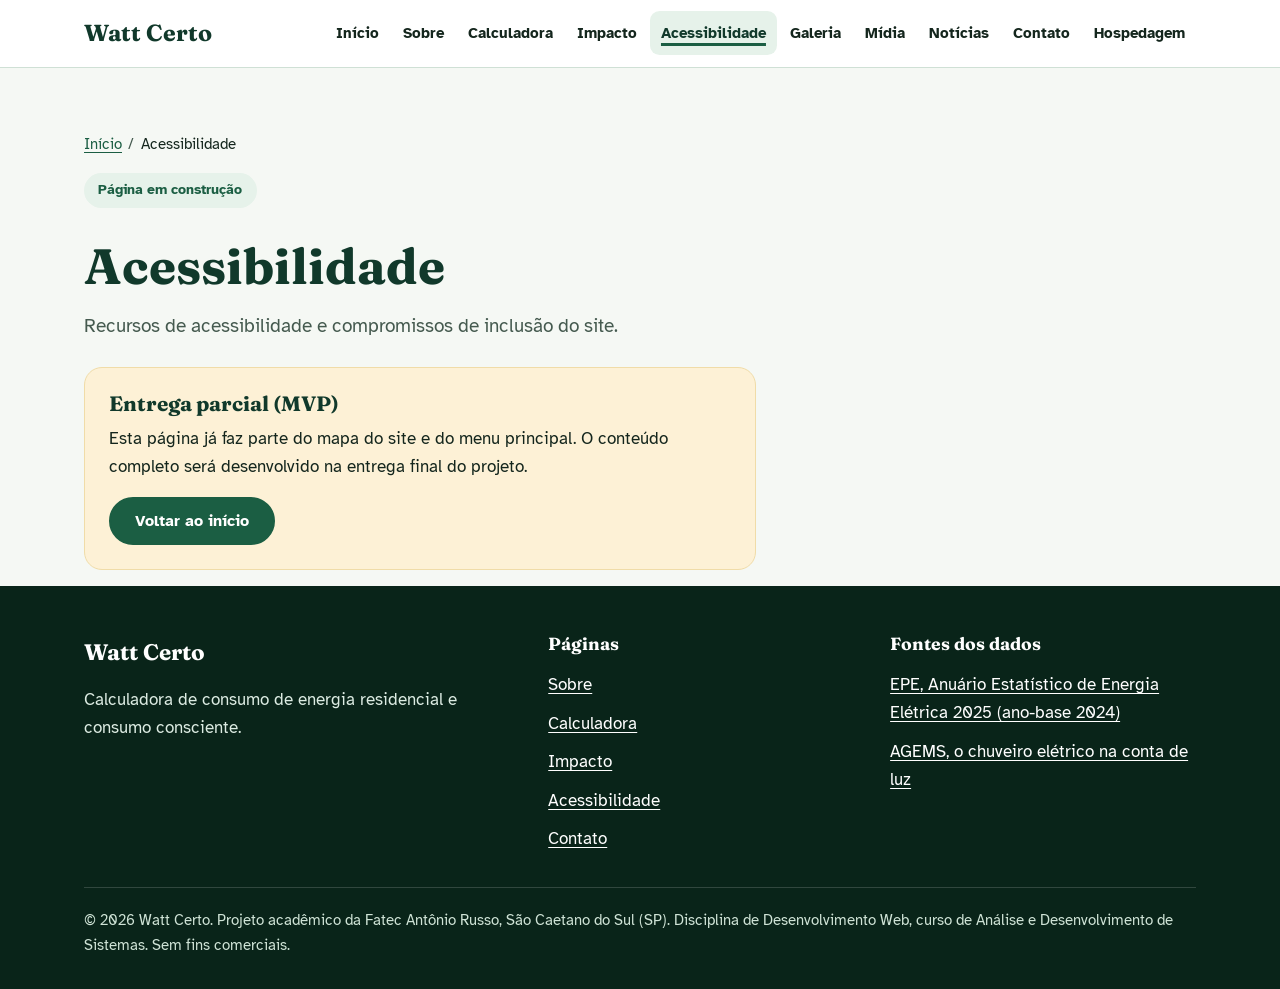
==== acessibilidade.html @ d204f8af "Site Watt Certo: Home, paginas-base e calculadora de consumo Home completa, 9 paginas-base com menu " ====
<!DOCTYPE html>
<html lang="pt-BR">
<head>
  <meta charset="UTF-8">
  <meta name="viewport" content="width=device-width, initial-scale=1">
  <title>Acessibilidade | Watt Certo</title>
  <meta name="description" content="Recursos de acessibilidade e compromissos de inclusão do site.">
  <meta name="theme-color" content="#11392b">
  <link rel="preload" href="assets/fonts/fraunces-latin-700-normal.woff2" as="font" type="font/woff2" crossorigin>
  <link rel="stylesheet" href="css/style.css">
  <script src="js/menu.js" defer></script>
</head>
<body>
  <a class="skip-link" href="#conteudo">Pular para o conteúdo principal</a>

  <header class="site-header">
    <div class="container header-inner">
      <a class="brand" href="index.html" aria-label="Watt Certo, página inicial">Watt Certo</a>
      <button class="menu-toggle" type="button" aria-controls="menu-principal" aria-expanded="false">
        <svg class="icon" width="20" height="20" viewBox="0 0 24 24" aria-hidden="true"><path d="M4 6h16M4 12h16M4 18h16"/></svg>
        Menu
      </button>
      <nav class="site-nav" aria-label="Principal">
        <ul class="nav-list" id="menu-principal">
          <li><a href="index.html">Início</a></li>
          <li><a href="sobre.html">Sobre</a></li>
          <li><a href="calculadora.html">Calculadora</a></li>
          <li><a href="impacto.html">Impacto</a></li>
          <li><a href="acessibilidade.html" aria-current="page">Acessibilidade</a></li>
          <li><a href="galeria.html">Galeria</a></li>
          <li><a href="midia.html">Mídia</a></li>
          <li><a href="noticias.html">Notícias</a></li>
          <li><a href="contato.html">Contato</a></li>
          <li><a href="orcamento_hospedagem.html">Hospedagem</a></li>
        </ul>
      </nav>
    </div>
  </header>

  <main id="conteudo">
    <div class="container page-hero">
      <nav class="breadcrumb" aria-label="Você está em">
        <ol><li><a href="index.html">Início</a></li><li aria-current="page">Acessibilidade</li></ol>
      </nav>
      <p class="eyebrow">Página em construção</p>
      <h1>Acessibilidade</h1>
      <p class="lead">Recursos de acessibilidade e compromissos de inclusão do site.</p>
      <div class="notice">
        <h2>Entrega parcial (MVP)</h2>
        <p>Esta página já faz parte do mapa do site e do menu principal. O conteúdo completo será desenvolvido na entrega final do projeto.</p>
        <a class="btn btn-primary" href="index.html">Voltar ao início</a>
      </div>
    </div>
  </main>

  <footer class="site-footer">
    <div class="container footer-grid">
      <div>
        <p class="footer-brand">Watt Certo</p>
        <p>Calculadora de consumo de energia residencial e consumo consciente.</p>
      </div>
      <nav aria-label="Rodapé">
        <h2>Páginas</h2>
        <ul class="footer-list">
          <li><a href="sobre.html">Sobre</a></li>
          <li><a href="calculadora.html">Calculadora</a></li>
          <li><a href="impacto.html">Impacto</a></li>
          <li><a href="acessibilidade.html">Acessibilidade</a></li>
          <li><a href="contato.html">Contato</a></li>
        </ul>
      </nav>
      <div>
        <h2>Fontes dos dados</h2>
        <ul class="footer-list">
          <li><a href="https://www.epe.gov.br/sites-pt/publicacoes-dados-abertos/publicacoes/PublicacoesArquivos/publicacao-160/topico-168/anuario-factsheet.pdf">EPE, Anuário Estatístico de Energia Elétrica 2025 (ano-base 2024)</a></li>
          <li><a href="https://www.agems.ms.gov.br/chuveiro-eletrico-e-o-maior-consumidor-de-energia-em-uma-residencia/">AGEMS, o chuveiro elétrico na conta de luz</a></li>
        </ul>
      </div>
    </div>
    <div class="container">
      <p class="footer-note">© 2026 Watt Certo. Projeto acadêmico da Fatec Antônio Russo, São Caetano do Sul (SP). Disciplina de Desenvolvimento Web, curso de Análise e Desenvolvimento de Sistemas. Sem fins comerciais.</p>
    </div>
  </footer>
</body>
</html>
---- css/style.css ----
/* ==========================================================================
   Watt Certo: folha de estilo principal
   Projeto de Site MVP, Desenvolvimento Web, Fatec São Caetano do Sul
   Fontes hospedadas localmente (sem requisições a terceiros).
   ========================================================================== */

/* ---------- Fontes ---------- */
@font-face {
  font-family: "Atkinson Hyperlegible";
  src: url("../assets/fonts/atkinson-hyperlegible-latin-400-normal.woff2") format("woff2");
  font-weight: 400;
  font-style: normal;
  font-display: swap;
}
@font-face {
  font-family: "Atkinson Hyperlegible";
  src: url("../assets/fonts/atkinson-hyperlegible-latin-400-italic.woff2") format("woff2");
  font-weight: 400;
  font-style: italic;
  font-display: swap;
}
@font-face {
  font-family: "Atkinson Hyperlegible";
  src: url("../assets/fonts/atkinson-hyperlegible-latin-700-normal.woff2") format("woff2");
  font-weight: 700;
  font-style: normal;
  font-display: swap;
}
@font-face {
  font-family: "Fraunces";
  src: url("../assets/fonts/fraunces-latin-600-normal.woff2") format("woff2");
  font-weight: 600;
  font-style: normal;
  font-display: swap;
}
@font-face {
  font-family: "Fraunces";
  src: url("../assets/fonts/fraunces-latin-700-normal.woff2") format("woff2");
  font-weight: 700;
  font-style: normal;
  font-display: swap;
}

/* ---------- Tokens de design ---------- */
:root {
  /* Verdes: identidade principal */
  --verde-950: #092419;
  --verde-900: #11392b;
  --verde-700: #1b5e43;
  --verde-500: #2f8f5f;
  --verde-200: #bfddc9;
  --verde-100: #e6f2ea;

  /* Níveis de consumo (mesma semântica do protótipo do sistema) */
  --nivel-baixo: #2f8f5f;
  --nivel-medio: #e8871e;
  --nivel-alto: #c1473a;
  --nivel-baixo-bg: #e6f2ea;
  --nivel-medio-bg: #fcedda;
  --nivel-alto-bg: #f9e4e1;

  /* Sol: destaque */
  --sol-500: #e9a21b;
  --sol-400: #f4c04e;
  --sol-100: #fdf1d6;
  --sol-texto: #7a4b00;

  /* Argila: apoio */
  --argila-700: #9a4a24;
  --argila-100: #f7e5da;

  /* Neutros */
  --ink: #14261d;
  --muted: #455a4f;
  --bg: #f5f8f4;
  --card: #ffffff;
  --line: #cfe0d5;
  --foco: #1d4ed8;

  --raio: 1.125rem;
  --largura: 72rem;

  --fonte-texto: "Atkinson Hyperlegible", system-ui, -apple-system, "Segoe UI", Arial, sans-serif;
  --fonte-titulo: "Fraunces", Georgia, "Times New Roman", serif;
}

/* ---------- Base ---------- */
*,
*::before,
*::after {
  box-sizing: border-box;
}

html {
  font-size: 100%;
  -webkit-text-size-adjust: 100%;
  scroll-behavior: smooth;
}

body {
  margin: 0;
  background: var(--bg);
  color: var(--ink);
  font-family: var(--fonte-texto);
  font-size: 1.0625rem;
  line-height: 1.65;
}

img,
svg {
  display: block;
  max-width: 100%;
  height: auto;
}

h1,
h2,
h3 {
  font-family: var(--fonte-titulo);
  font-weight: 700;
  color: var(--verde-900);
  line-height: 1.15;
  margin: 0;
}

p {
  margin: 0 0 1rem;
}

a {
  color: var(--verde-700);
  text-underline-offset: 0.2em;
}

a:hover {
  color: var(--verde-900);
}

:focus-visible {
  outline: 3px solid var(--foco);
  outline-offset: 3px;
  border-radius: 0.35rem;
}

.container {
  width: 100%;
  max-width: var(--largura);
  margin-inline: auto;
  padding-inline: 1.25rem;
}

.visually-hidden {
  position: absolute;
  width: 1px;
  height: 1px;
  margin: -1px;
  padding: 0;
  overflow: hidden;
  clip: rect(0, 0, 0, 0);
  white-space: nowrap;
  border: 0;
}

/* ---------- Link "pular para o conteúdo" ---------- */
.skip-link {
  position: absolute;
  left: 1rem;
  top: -4rem;
  z-index: 100;
  padding: 0.8rem 1.1rem;
  background: var(--verde-900);
  color: #fff;
  font-weight: 700;
  border-radius: 0.6rem;
  text-decoration: none;
}

.skip-link:focus {
  top: 1rem;
}

/* ---------- Cabeçalho e navegação ---------- */
.site-header {
  background: #fff;
  border-bottom: 1px solid var(--line);
}

.header-inner {
  display: flex;
  align-items: center;
  justify-content: space-between;
  gap: 1rem;
  padding-block: 0.7rem;
}

.brand {
  display: inline-flex;
  align-items: center;
  gap: 0.65rem;
  color: var(--verde-900);
  font-family: var(--fonte-titulo);
  font-size: 1.45rem;
  font-weight: 700;
  text-decoration: none;
}

.menu-toggle {
  display: none;
  align-items: center;
  gap: 0.5rem;
  min-height: 2.75rem;
  padding: 0.5rem 1rem;
  border: 2px solid var(--verde-700);
  border-radius: 999px;
  background: #fff;
  color: var(--verde-900);
  font: inherit;
  font-weight: 700;
  cursor: pointer;
}

.nav-list {
  display: flex;
  flex-wrap: wrap;
  justify-content: flex-end;
  gap: 0.1rem;
  margin: 0;
  padding: 0;
  list-style: none;
}

.nav-list a {
  display: block;
  min-height: 2.75rem;
  padding: 0.6rem 0.7rem;
  border-radius: 0.6rem;
  color: var(--ink);
  font-size: 0.95rem;
  font-weight: 700;
  text-decoration: none;
}

.nav-list a:hover {
  background: var(--verde-100);
  color: var(--verde-900);
}

.nav-list a[aria-current="page"] {
  background: var(--verde-100);
  color: var(--verde-900);
  text-decoration: underline;
  text-decoration-color: var(--verde-700);
  text-decoration-thickness: 3px;
  text-underline-offset: 0.35em;
}

@media (max-width: 62rem) {
  .js .menu-toggle {
    display: inline-flex;
  }

  .js .site-nav {
    flex-basis: 100%;
  }

  .js .nav-list {
    display: none;
    flex-direction: column;
    align-items: stretch;
    padding-block: 0.5rem;
  }

  .js .nav-list.is-open {
    display: flex;
  }

  .header-inner {
    flex-wrap: wrap;
  }

  .nav-list {
    justify-content: flex-start;
  }
}

/* ---------- Botões ---------- */
.btn {
  display: inline-flex;
  align-items: center;
  justify-content: center;
  gap: 0.55rem;
  min-height: 3rem;
  padding: 0.75rem 1.5rem;
  border: 2px solid var(--verde-700);
  border-radius: 999px;
  font-family: var(--fonte-texto);
  font-size: 1rem;
  font-weight: 700;
  line-height: 1.2;
  text-decoration: none;
  transition: background-color 0.2s, color 0.2s;
}

.btn-primary {
  background: var(--verde-700);
  color: #fff;
}

.btn-primary:hover {
  background: var(--verde-900);
  border-color: var(--verde-900);
  color: #fff;
}

.btn-ghost {
  background: transparent;
  color: var(--verde-700);
}

.btn-ghost:hover {
  background: var(--verde-100);
  color: var(--verde-900);
}

.icon {
  flex-shrink: 0;
  fill: none;
  stroke: currentColor;
  stroke-width: 2;
  stroke-linecap: round;
  stroke-linejoin: round;
}

/* ---------- Hero ---------- */
.hero {
  padding-block: clamp(2.25rem, 5vw, 4.5rem);
}

.hero-grid {
  display: grid;
  grid-template-columns: 1.05fr 0.95fr;
  gap: clamp(1.75rem, 4vw, 3.5rem);
  align-items: center;
}

.eyebrow {
  display: inline-flex;
  align-items: center;
  gap: 0.5rem;
  padding: 0.35rem 0.9rem;
  border-radius: 999px;
  background: var(--verde-100);
  color: var(--verde-700);
  font-size: 0.9rem;
  font-weight: 700;
}

.hero h1 {
  margin: 1rem 0;
  font-size: clamp(2.35rem, 5.4vw, 3.85rem);
  letter-spacing: -0.01em;
}

.lead {
  max-width: 34rem;
  color: var(--muted);
  font-size: 1.2rem;
}

.hero-actions {
  display: flex;
  flex-wrap: wrap;
  gap: 0.85rem;
  margin-top: 1.75rem;
}

.hero-art {
  margin: 0;
  overflow: hidden;
  border-radius: 1.75rem;
  background: var(--verde-100);
  box-shadow: 0 24px 50px -24px rgba(14, 59, 44, 0.45);
}

.hero-art img {
  width: 100%;
}

@media (max-width: 52rem) {
  .hero-grid {
    grid-template-columns: 1fr;
  }
}

.selo {
  display: flex;
  align-items: center;
  gap: 0.6rem;
  margin: 1.75rem 0 0;
  color: var(--verde-700);
  font-size: 0.98rem;
  font-weight: 700;
}

/* ---------- Seções ---------- */
.section {
  padding-block: clamp(3rem, 7vw, 5.5rem);
}

.section-white {
  background: #fff;
  border-block: 1px solid var(--line);
}

.section-head {
  max-width: 42rem;
  margin-bottom: 2.25rem;
}

.kicker {
  margin: 0 0 0.6rem;
  color: var(--verde-700);
  font-size: 0.9rem;
  font-weight: 700;
  letter-spacing: 0.08em;
  text-transform: uppercase;
}

.section h2 {
  font-size: clamp(1.8rem, 3.8vw, 2.6rem);
}

.section-head p {
  margin: 0.9rem 0 0;
  color: var(--muted);
  font-size: 1.1rem;
}

/* ---------- Cartões ---------- */
.grid-3 {
  display: grid;
  grid-template-columns: repeat(auto-fit, minmax(16.5rem, 1fr));
  gap: 1.25rem;
}

.card {
  padding: 1.7rem;
  background: var(--card);
  border: 1px solid var(--line);
  border-radius: var(--raio);
}

.card h3 {
  margin-bottom: 0.9rem;
  font-size: 1.4rem;
}

.card p {
  margin-bottom: 0.7rem;
  font-size: 1rem;
}

.card p:last-child {
  margin-bottom: 0;
}

.label {
  display: block;
  margin-bottom: 0.1rem;
  color: var(--muted);
  font-size: 0.82rem;
  font-weight: 700;
  letter-spacing: 0.06em;
  text-transform: uppercase;
}

.icon-badge {
  display: grid;
  place-items: center;
  width: 3.4rem;
  height: 3.4rem;
  margin-bottom: 1.1rem;
  border-radius: 50%;
  background: var(--verde-100);
  color: var(--verde-700);
}

.icon-badge.sol {
  background: var(--sol-100);
  color: var(--sol-texto);
}

.icon-badge.argila {
  background: var(--argila-100);
  color: var(--argila-700);
}

/* ---------- Passos ---------- */
.passos {
  display: grid;
  grid-template-columns: repeat(auto-fit, minmax(17rem, 1fr));
  gap: 1.25rem;
  margin: 0;
  padding: 0;
  list-style: none;
  counter-reset: passo;
}

.passos li {
  padding: 1.7rem;
  border: 1px solid var(--line);
  border-top: 5px solid var(--verde-500);
  border-radius: var(--raio);
  background: var(--card);
}

.passo-num {
  display: grid;
  place-items: center;
  width: 2.75rem;
  height: 2.75rem;
  margin-bottom: 1rem;
  border-radius: 50%;
  background: var(--verde-900);
  color: #fff;
  font-family: var(--fonte-titulo);
  font-size: 1.35rem;
  font-weight: 700;
}

.passos h3 {
  margin-bottom: 0.5rem;
  font-size: 1.3rem;
}

.passos p {
  margin: 0;
  color: var(--muted);
}

/* ---------- Exemplo de resultado ---------- */
.exemplo-grid {
  display: grid;
  grid-template-columns: 0.9fr 1.1fr;
  gap: clamp(1.75rem, 4vw, 3.5rem);
  align-items: start;
}

.legenda {
  display: flex;
  flex-wrap: wrap;
  gap: 0.4rem 1.5rem;
  margin: 1.5rem 0;
  padding: 0;
  list-style: none;
  font-size: 0.98rem;
  font-weight: 700;
}

.legenda li {
  display: flex;
  align-items: center;
  gap: 0.5rem;
}

.ponto {
  width: 0.95rem;
  height: 0.95rem;
  border-radius: 50%;
}

.ponto.nivel-baixo {
  background: var(--nivel-baixo);
}

.ponto.nivel-medio {
  background: var(--nivel-medio);
}

.ponto.nivel-alto {
  background: var(--nivel-alto);
}

.nota {
  margin: 0;
  color: var(--muted);
  font-size: 0.92rem;
}

.tabela-card {
  padding: 1.5rem;
}

.tabela {
  width: 100%;
  border-collapse: collapse;
  font-size: 1rem;
}

.tabela th,
.tabela td {
  padding: 0.7rem 0.6rem;
  text-align: right;
  border-bottom: 1px solid var(--line);
}

.tabela thead th {
  color: var(--muted);
  font-size: 0.82rem;
  letter-spacing: 0.06em;
  text-transform: uppercase;
}

.tabela th[scope="row"],
.tabela thead th:first-child {
  text-align: left;
}

.tabela tbody th[scope="row"] {
  position: relative;
  padding-left: 1.4rem;
  font-weight: 700;
}

.tabela tbody th[scope="row"]::before {
  content: "";
  position: absolute;
  left: 0;
  top: 50%;
  width: 0.65rem;
  height: 1.6rem;
  border-radius: 999px;
  transform: translateY(-50%);
  background: var(--nivel-baixo);
}

.tabela tbody tr.nivel-medio th[scope="row"]::before {
  background: var(--nivel-medio);
}

.tabela tbody tr.nivel-alto th[scope="row"]::before {
  background: var(--nivel-alto);
}

.tabela tbody tr.nivel-alto {
  background: var(--nivel-alto-bg);
}

.tabela tfoot th,
.tabela tfoot td {
  padding-top: 0.9rem;
  border-bottom: 0;
  color: var(--verde-900);
  font-family: var(--fonte-titulo);
  font-size: 1.15rem;
  font-weight: 700;
}

@media (max-width: 52rem) {
  .exemplo-grid {
    grid-template-columns: 1fr;
  }
}

/* ---------- Eixos de atuação ---------- */
.eixos {
  display: grid;
  grid-template-columns: repeat(auto-fit, minmax(23rem, 1fr));
  gap: 1rem 2.5rem;
  margin: 0;
  padding: 0;
  list-style: none;
}

.eixos li {
  display: flex;
  align-items: flex-start;
  gap: 1rem;
  padding: 1.1rem 0;
  border-bottom: 1px solid var(--line);
}

.eixos .icon-badge {
  width: 3rem;
  height: 3rem;
  margin: 0;
}

.eixos h3 {
  margin-bottom: 0.2rem;
  font-size: 1.15rem;
}

.eixos p {
  margin: 0;
  color: var(--muted);
  font-size: 0.98rem;
  line-height: 1.5;
}

/* ---------- Faixa escura: dados ---------- */
.band-dark {
  background: var(--verde-900);
  color: #eaf4ee;
}

.band-dark h2,
.band-dark h3 {
  color: #fff;
}

.band-dark .kicker {
  color: var(--sol-400);
}

.band-dark .section-head p {
  color: #cfe3d6;
}

.band-dark a {
  color: var(--sol-400);
}

.band-dark a:hover {
  color: #fff;
}

.stats-grid {
  display: grid;
  grid-template-columns: 1fr 1.3fr;
  gap: clamp(1.75rem, 4vw, 3.5rem);
  align-items: center;
}

.stat-number {
  display: block;
  margin-top: 2rem;
  color: var(--sol-400);
  font-family: var(--fonte-titulo);
  font-size: clamp(3.25rem, 8vw, 5rem);
  font-weight: 700;
  line-height: 1;
}

.stat-caption {
  margin: 0.6rem 0 0;
  max-width: 22rem;
  color: #dcebe2;
  font-size: 1.1rem;
}

.compare {
  margin: 0;
  padding: 1.6rem;
  border: 1px solid rgba(255, 255, 255, 0.22);
  border-radius: var(--raio);
  background: rgba(255, 255, 255, 0.06);
}

.compare figcaption {
  margin-bottom: 1.2rem;
  font-weight: 700;
}

.bar-row {
  display: grid;
  grid-template-columns: 1fr auto;
  gap: 0.35rem 1rem;
  margin-bottom: 1.1rem;
}

.bar-row:last-child {
  margin-bottom: 0;
}

.bar-label {
  font-size: 0.98rem;
}

.bar-value {
  font-family: var(--fonte-titulo);
  font-size: 1.35rem;
  font-weight: 700;
  line-height: 1;
}

.bar-track {
  grid-column: 1 / -1;
  height: 0.9rem;
  overflow: hidden;
  border-radius: 999px;
  background: rgba(255, 255, 255, 0.16);
}

.bar {
  height: 100%;
  border-radius: 999px;
  background: var(--verde-200);
}

.bar-outros {
  width: 70%;
}

.bar-chuveiro {
  width: 30%;
  background: var(--sol-400);
}

.fonte {
  margin: 1.5rem 0 0;
  font-size: 0.92rem;
  color: #cfe3d6;
}

@media (max-width: 52rem) {
  .stats-grid {
    grid-template-columns: 1fr;
  }
}

/* ---------- Acessibilidade ---------- */
.a11y-grid {
  display: grid;
  grid-template-columns: 1.1fr 0.9fr;
  gap: clamp(1.75rem, 4vw, 3.5rem);
  align-items: start;
}

.checklist {
  display: grid;
  gap: 0.85rem;
  margin: 1.5rem 0 1.75rem;
  padding: 0;
  list-style: none;
}

.checklist li {
  display: flex;
  align-items: flex-start;
  gap: 0.8rem;
}

.checklist .icon {
  margin-top: 0.2rem;
  color: var(--verde-700);
}

.keys {
  display: grid;
  gap: 0.9rem;
  margin: 0;
  padding: 0;
  list-style: none;
}

.keys li {
  display: flex;
  align-items: center;
  gap: 0.9rem;
}

kbd {
  min-width: 3.25rem;
  padding: 0.25rem 0.7rem;
  border: 1px solid #9db8a8;
  border-bottom-width: 3px;
  border-radius: 0.5rem;
  background: #fff;
  color: var(--verde-900);
  font-family: var(--fonte-texto);
  font-size: 0.95rem;
  font-weight: 700;
  text-align: center;
  white-space: nowrap;
}

@media (max-width: 52rem) {
  .a11y-grid {
    grid-template-columns: 1fr;
  }
}

/* ---------- Cartões de navegação ---------- */
.link-card {
  display: flex;
  flex-direction: column;
  gap: 0.4rem;
  min-height: 100%;
  padding: 1.5rem;
  border: 1px solid var(--line);
  border-radius: var(--raio);
  background: var(--card);
  color: var(--ink);
  text-decoration: none;
  transition: border-color 0.2s, background-color 0.2s;
}

.link-card:hover {
  border-color: var(--verde-700);
  background: var(--verde-100);
  color: var(--ink);
}

.link-card strong {
  display: flex;
  align-items: center;
  justify-content: space-between;
  gap: 0.6rem;
  color: var(--verde-900);
  font-family: var(--fonte-titulo);
  font-size: 1.3rem;
}

.link-card span {
  color: var(--muted);
  font-size: 0.98rem;
  line-height: 1.5;
}

/* ---------- Chamada final ---------- */
.cta-band {
  background: var(--sol-100);
  border-block: 1px solid #f0dca8;
}

.cta-inner {
  display: flex;
  flex-wrap: wrap;
  align-items: center;
  justify-content: space-between;
  gap: 1.5rem;
  padding-block: clamp(2.25rem, 5vw, 3.5rem);
}

.cta-inner h2 {
  font-size: clamp(1.6rem, 3.4vw, 2.2rem);
}

.cta-inner p {
  max-width: 36rem;
  margin: 0.5rem 0 0;
  color: #3d4a36;
}

/* ---------- Páginas em construção ---------- */
.page-hero {
  padding-block: clamp(2.25rem, 5vw, 4rem) 1rem;
}

.page-hero h1 {
  margin-top: 0.9rem;
  font-size: clamp(2rem, 4.6vw, 3.1rem);
}

.page-hero .lead {
  margin-top: 1rem;
}

.breadcrumb {
  margin: 0 0 1rem;
  font-size: 0.95rem;
}

.breadcrumb ol {
  display: flex;
  flex-wrap: wrap;
  gap: 0.4rem;
  margin: 0;
  padding: 0;
  list-style: none;
}

.breadcrumb li + li::before {
  content: "/";
  margin-right: 0.4rem;
  color: var(--muted);
}

.notice {
  max-width: 42rem;
  margin-top: 1.5rem;
  padding: 1.5rem;
  border: 1px solid #f0dca8;
  border-radius: var(--raio);
  background: var(--sol-100);
}

.notice h2 {
  margin-bottom: 0.6rem;
  font-size: 1.3rem;
}

.notice ul {
  margin: 0.6rem 0 1.2rem;
  padding-left: 1.2rem;
}

/* ---------- Calculadora ---------- */
[hidden] {
  display: none !important;
}

/* Sem JavaScript o formulário não funciona, então fica escondido (há aviso em noscript). */
.calc-app {
  display: none;
}

.js .calc-app {
  display: grid;
  gap: 1.5rem;
}

fieldset {
  min-width: 0;
  margin: 0;
  padding: 0;
  border: 0;
}

legend {
  padding: 0;
}

.bloco {
  padding: 1.5rem;
  border: 1px solid var(--line);
  border-radius: var(--raio);
  background: var(--card);
}

.bloco > legend {
  float: left;
  width: 100%;
  margin-bottom: 1rem;
  color: var(--verde-900);
  font-family: var(--fonte-titulo);
  font-size: 1.4rem;
  font-weight: 700;
}

.bloco > legend + * {
  clear: both;
}

.campos {
  display: grid;
  grid-template-columns: repeat(auto-fit, minmax(min(100%, 12rem), 1fr));
  gap: 1rem 1.25rem;
  margin-top: 1rem;
}

.campo label {
  display: block;
  margin-bottom: 0.35rem;
  font-size: 0.95rem;
  font-weight: 700;
}

.campo input[type="number"],
.campo input[type="text"],
.campo select {
  width: 100%;
  min-height: 2.9rem;
  padding: 0.5rem 0.75rem;
  border: 2px solid var(--muted);
  border-radius: 0.6rem;
  background: #fff;
  color: var(--ink);
  font: inherit;
}

.campo input:disabled,
.campo select:disabled {
  border-color: var(--line);
  background: var(--bg);
  color: var(--muted);
}

.campo-largo {
  grid-column: 1 / -1;
}

.dica {
  margin: 0.4rem 0 0;
  color: var(--muted);
  font-size: 0.92rem;
  line-height: 1.5;
}

.aparelhos {
  display: grid;
  grid-template-columns: repeat(auto-fit, minmax(min(100%, 19rem), 1fr));
  gap: 1.25rem;
  margin-top: 1.25rem;
}

.aparelho {
  padding: 1.25rem;
  border: 1px solid var(--line);
  border-radius: var(--raio);
  background: var(--bg);
}

.aparelho > legend {
  float: left;
  width: 100%;
  margin-bottom: 0.6rem;
  color: var(--verde-900);
  font-family: var(--fonte-titulo);
  font-size: 1.2rem;
  font-weight: 700;
}

.aparelho > legend + * {
  clear: both;
}

.aparelho-destaque {
  grid-column: 1 / -1;
  border-color: var(--verde-500);
  background: var(--verde-100);
}

.aparelho.is-desligado > .campos {
  opacity: 0.7;
}

.aparelho-tem,
.modo label {
  display: flex;
  align-items: flex-start;
  gap: 0.6rem;
  min-height: 2.75rem;
  padding-block: 0.35rem;
  font-weight: 700;
}

.aparelho-tem input,
.modo input {
  flex-shrink: 0;
  width: 1.3rem;
  height: 1.3rem;
  margin: 0.15rem 0 0;
  accent-color: var(--verde-700);
}

.modo {
  margin-top: 0.5rem;
}

.modo legend {
  margin-bottom: 0.25rem;
  font-size: 0.95rem;
  font-weight: 700;
}

.modo label {
  font-weight: 400;
}

.form-acoes {
  display: flex;
  flex-wrap: wrap;
  gap: 0.85rem;
}

.aviso-form {
  margin: 0;
  padding: 0.9rem 1.1rem;
  border: 2px solid var(--nivel-alto);
  border-radius: 0.6rem;
  background: var(--nivel-alto-bg);
  color: var(--ink);
  font-weight: 700;
}

output {
  font-weight: 700;
}

/* ---------- Resultado da calculadora ---------- */
.resultado {
  display: grid;
  gap: 1.5rem;
  margin-top: 2.5rem;
  padding-top: 2.5rem;
  border-top: 1px solid var(--line);
}

.resultado > h2 {
  font-size: clamp(1.6rem, 3.4vw, 2.2rem);
}

.resumo {
  display: grid;
  grid-template-columns: repeat(auto-fit, minmax(min(100%, 15rem), 1fr));
  gap: 1rem;
  margin: 0;
}

.resumo-item {
  padding: 1.25rem 1.5rem;
  border: 1px solid var(--line);
  border-radius: var(--raio);
  background: var(--card);
}

.resumo dt {
  color: var(--muted);
  font-size: 0.85rem;
  font-weight: 700;
  letter-spacing: 0.06em;
  text-transform: uppercase;
}

.resumo dd {
  margin: 0.3rem 0 0;
  color: var(--verde-900);
  font-family: var(--fonte-titulo);
  font-size: 1.3rem;
  font-weight: 700;
  line-height: 1.25;
}

.nivel-texto {
  display: block;
  color: var(--muted);
  font-size: 0.85rem;
  font-weight: 400;
}

.comparacao p,
.troca p {
  margin-bottom: 1rem;
}

.troca .campos {
  margin-bottom: 1.25rem;
}

.troca-resultado {
  margin: 1rem 0 0;
  font-weight: 700;
}

.troca-resultado:empty {
  display: none;
}

/* ---------- Fórmulas e exemplo ---------- */
.formula {
  padding: 0.8rem 1rem;
  border-left: 5px solid var(--verde-500);
  border-radius: 0.4rem;
  background: var(--verde-100);
  color: var(--verde-900);
  font-weight: 700;
  overflow-wrap: anywhere;
}

.exemplo-chuveiro {
  max-width: 48rem;
  margin-top: 3rem;
}

.exemplo-chuveiro h3 {
  margin-bottom: 0.8rem;
  font-size: 1.5rem;
}

.exemplo-chuveiro h4 {
  margin: 1.5rem 0 0.6rem;
  color: var(--verde-900);
  font-size: 1.1rem;
}

.conta-passos {
  display: grid;
  gap: 0.5rem;
  margin: 0;
  padding-left: 1.4rem;
}

.limites {
  display: grid;
  grid-template-columns: repeat(auto-fit, minmax(min(100%, 22rem), 1fr));
  gap: 1rem 2.5rem;
  margin: 0;
  padding: 0;
  list-style: none;
}

.limites li {
  padding: 1.1rem 0;
  border-bottom: 1px solid var(--line);
}

.limites h3 {
  margin-bottom: 0.3rem;
  font-size: 1.15rem;
}

.limites p {
  margin: 0;
  color: var(--muted);
  font-size: 0.98rem;
  line-height: 1.5;
}

/* ---------- Rodapé ---------- */
.site-footer {
  background: var(--verde-950);
  color: #dcebe2;
}

.footer-grid {
  display: grid;
  grid-template-columns: 1.4fr 1fr 1fr;
  gap: 2.25rem;
  padding-block: 3rem 2rem;
}

.site-footer h2 {
  margin-bottom: 0.9rem;
  color: #fff;
  font-size: 1.1rem;
}

.site-footer a {
  color: #fff;
}

.site-footer a:hover {
  color: var(--sol-400);
}

.site-footer :focus-visible {
  outline-color: var(--sol-400);
}

.footer-brand {
  display: flex;
  align-items: center;
  gap: 0.65rem;
  margin-bottom: 0.9rem;
  color: #fff;
  font-family: var(--fonte-titulo);
  font-size: 1.4rem;
  font-weight: 700;
}

.footer-list {
  display: grid;
  gap: 0.35rem;
  margin: 0;
  padding: 0;
  list-style: none;
}

.footer-list a {
  display: inline-block;
  padding-block: 0.15rem;
}

.footer-note {
  margin: 0;
  padding-block: 1.25rem 2rem;
  border-top: 1px solid rgba(255, 255, 255, 0.16);
  color: #cfe3d6;
  font-size: 0.92rem;
}

address {
  font-style: normal;
}

@media (max-width: 52rem) {
  .footer-grid {
    grid-template-columns: 1fr;
  }
}

/* ---------- Preferências do usuário ---------- */
@media (prefers-reduced-motion: reduce) {
  html {
    scroll-behavior: auto;
  }

  *,
  *::before,
  *::after {
    transition: none !important;
    animation: none !important;
  }
}
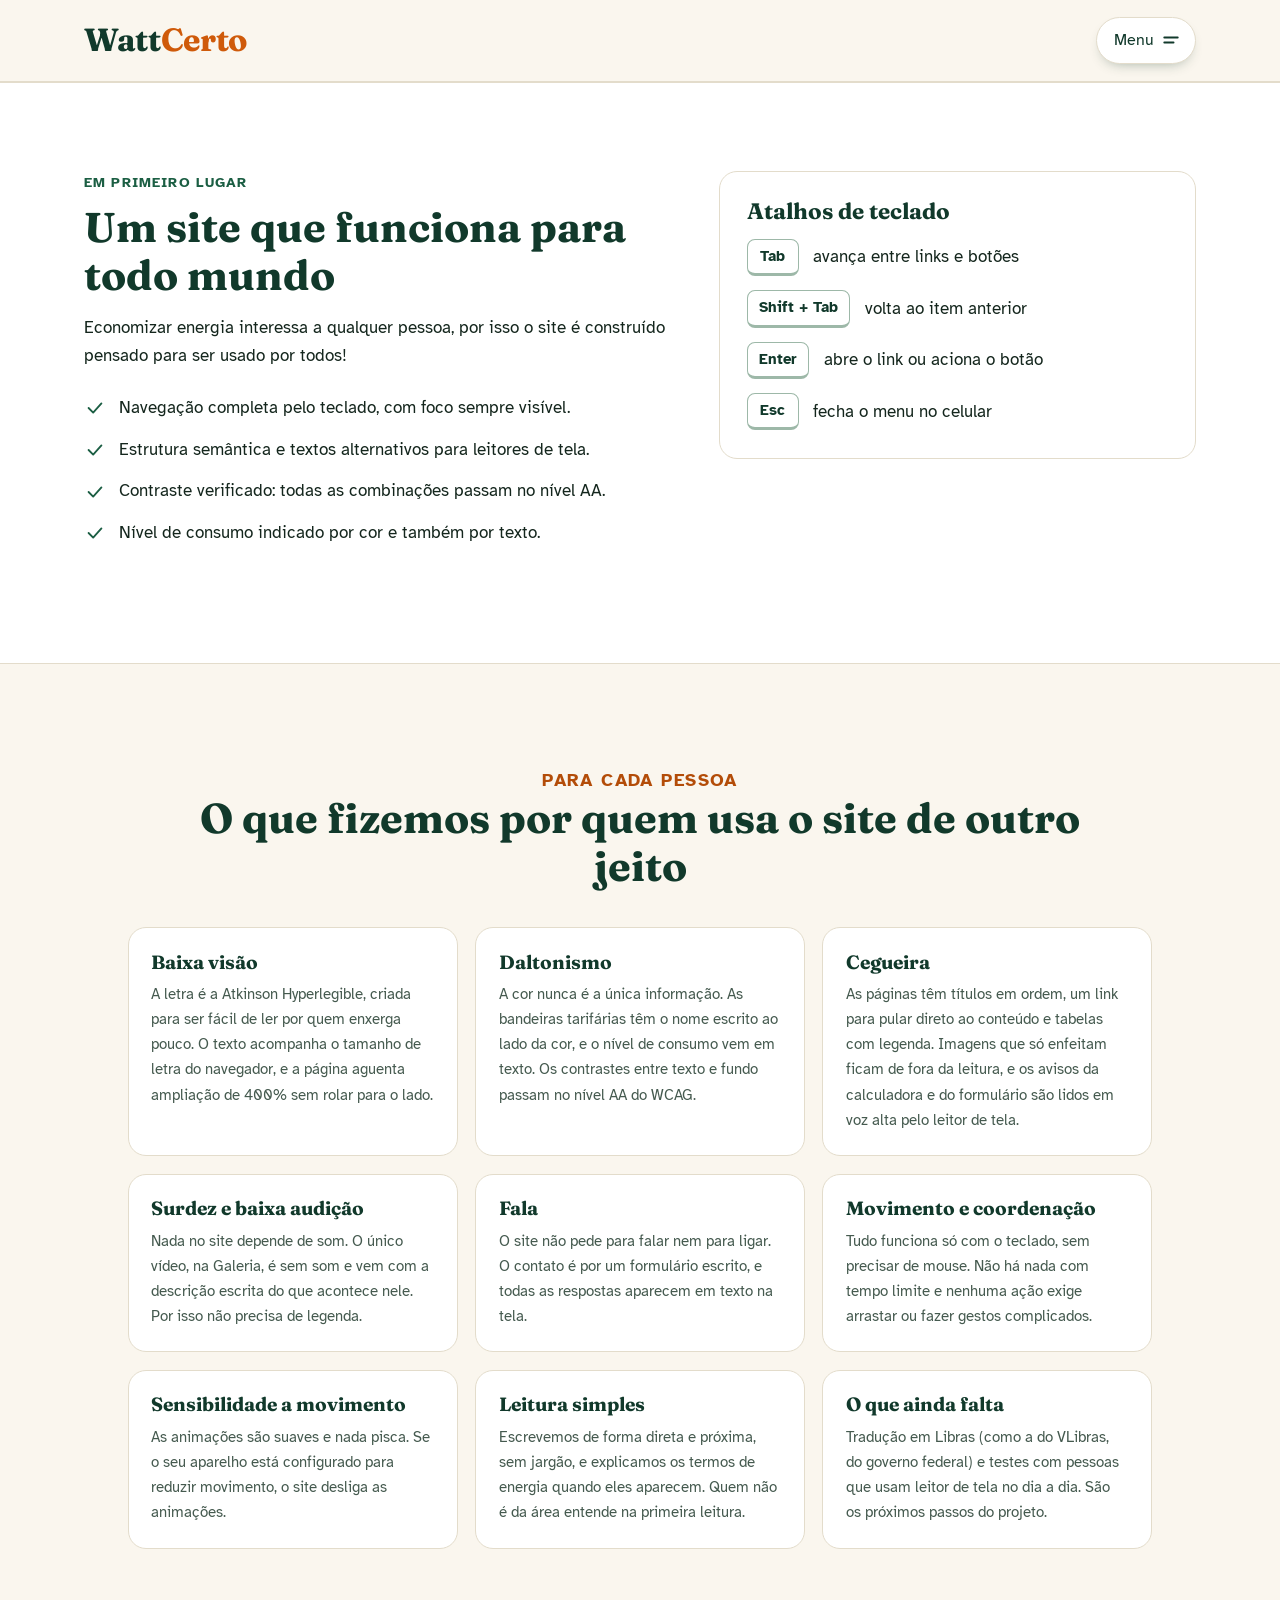
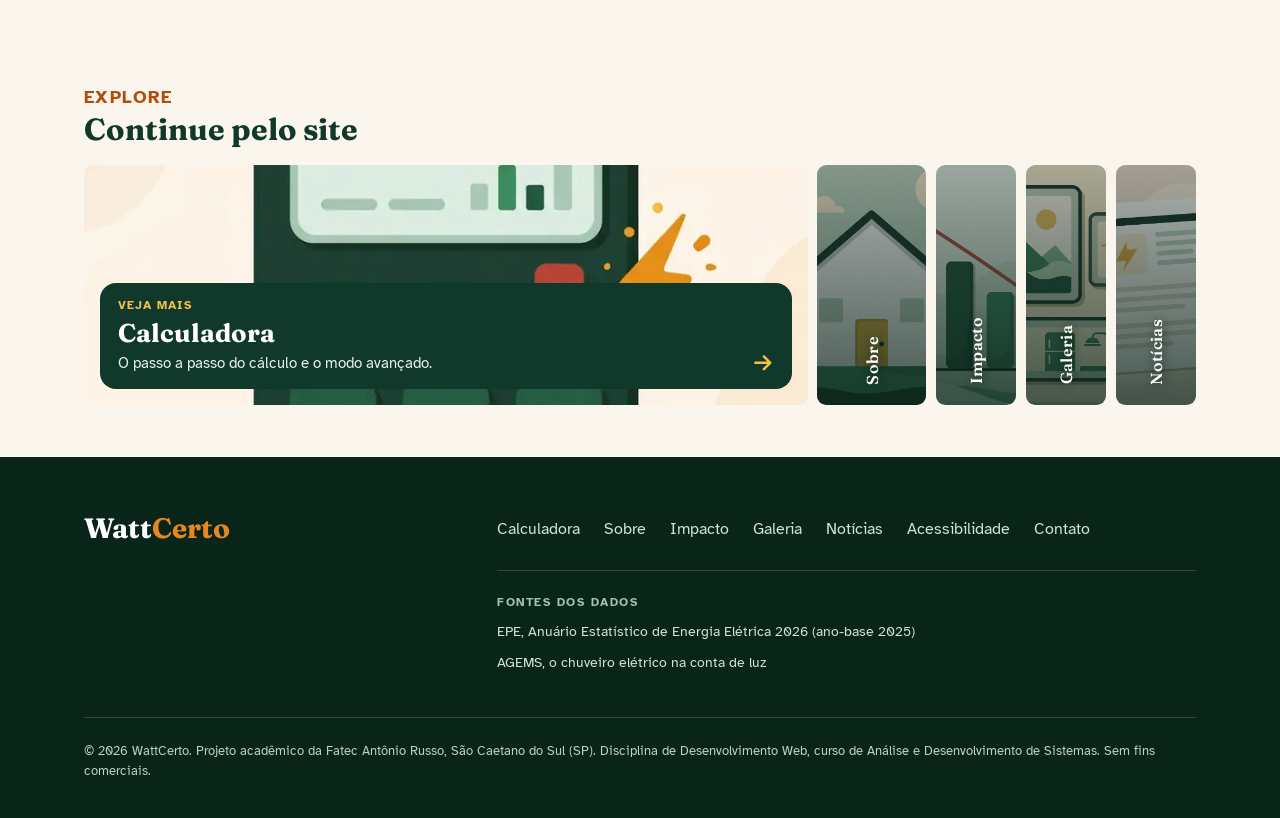
==== commit 0cff7849: "Visual warm-modern: paginas internas, noticias, acessibilidade, contato e imagens leves - Home e pag" ====
--- a/acessibilidade.html
+++ b/acessibilidade.html
@@ -3,82 +3,181 @@
 <head>
   <meta charset="UTF-8">
   <meta name="viewport" content="width=device-width, initial-scale=1">
-  <title>Acessibilidade | Watt Certo</title>
+  <title>Acessibilidade | WattCerto</title>
   <meta name="description" content="Recursos de acessibilidade e compromissos de inclusão do site.">
   <meta name="theme-color" content="#11392b">
   <link rel="preload" href="assets/fonts/fraunces-latin-700-normal.woff2" as="font" type="font/woff2" crossorigin>
   <link rel="stylesheet" href="css/style.css">
+  <link rel="icon" href="img/favicon.svg" type="image/svg+xml">
   <script src="js/menu.js" defer></script>
+  <script src="js/reel.js" defer></script>
 </head>
 <body>
   <a class="skip-link" href="#conteudo">Pular para o conteúdo principal</a>
 
   <header class="site-header">
     <div class="container header-inner">
-      <a class="brand" href="index.html" aria-label="Watt Certo, página inicial">Watt Certo</a>
+      <a class="brand" href="index.html" aria-label="WattCerto, página inicial">Watt<span class="brand-certo">Certo</span></a>
       <button class="menu-toggle" type="button" aria-controls="menu-principal" aria-expanded="false">
-        <svg class="icon" width="20" height="20" viewBox="0 0 24 24" aria-hidden="true"><path d="M4 6h16M4 12h16M4 18h16"/></svg>
-        Menu
+        <span class="menu-texto">Menu</span>
+        <span class="menu-circulo"><svg class="icon icone-menu" width="20" height="20" viewBox="0 0 24 24" aria-hidden="true"><path class="linha-1" d="M4 9h16"/><path class="linha-2" d="M4 15h11"/></svg></span>
       </button>
       <nav class="site-nav" aria-label="Principal">
         <ul class="nav-list" id="menu-principal">
           <li><a href="index.html">Início</a></li>
+          <li><a href="calculadora.html">Calculadora</a></li>
           <li><a href="sobre.html">Sobre</a></li>
-          <li><a href="calculadora.html">Calculadora</a></li>
           <li><a href="impacto.html">Impacto</a></li>
+          <li><a href="galeria.html">Galeria</a></li>
+          <li><a href="noticias.html">Notícias</a></li>
           <li><a href="acessibilidade.html" aria-current="page">Acessibilidade</a></li>
-          <li><a href="galeria.html">Galeria</a></li>
-          <li><a href="midia.html">Mídia</a></li>
-          <li><a href="noticias.html">Notícias</a></li>
           <li><a href="contato.html">Contato</a></li>
-          <li><a href="orcamento_hospedagem.html">Hospedagem</a></li>
         </ul>
       </nav>
     </div>
   </header>
 
   <main id="conteudo">
-    <div class="container page-hero">
-      <nav class="breadcrumb" aria-label="Você está em">
-        <ol><li><a href="index.html">Início</a></li><li aria-current="page">Acessibilidade</li></ol>
-      </nav>
-      <p class="eyebrow">Página em construção</p>
-      <h1>Acessibilidade</h1>
-      <p class="lead">Recursos de acessibilidade e compromissos de inclusão do site.</p>
-      <div class="notice">
-        <h2>Entrega parcial (MVP)</h2>
-        <p>Esta página já faz parte do mapa do site e do menu principal. O conteúdo completo será desenvolvido na entrega final do projeto.</p>
-        <a class="btn btn-primary" href="index.html">Voltar ao início</a>
+    <section class="section section-white" aria-labelledby="titulo-acess">
+      <div class="container a11y-grid">
+        <div>
+          <p class="kicker">Em primeiro lugar</p>
+          <h1 id="titulo-acess">Um site que funciona para todo mundo</h1>
+          <p>Economizar energia interessa a qualquer pessoa, por isso o site é construído pensado para ser usado por todos!</p>
+          <ul class="checklist">
+            <li><svg class="icon" width="22" height="22" viewBox="0 0 24 24" aria-hidden="true"><path d="M5 12l5 5 9-10"/></svg>Navegação completa pelo teclado, com foco sempre visível.</li>
+            <li><svg class="icon" width="22" height="22" viewBox="0 0 24 24" aria-hidden="true"><path d="M5 12l5 5 9-10"/></svg>Estrutura semântica e textos alternativos para leitores de tela.</li>
+            <li><svg class="icon" width="22" height="22" viewBox="0 0 24 24" aria-hidden="true"><path d="M5 12l5 5 9-10"/></svg>Contraste verificado: todas as combinações passam no nível AA.</li>
+            <li><svg class="icon" width="22" height="22" viewBox="0 0 24 24" aria-hidden="true"><path d="M5 12l5 5 9-10"/></svg>Nível de consumo indicado por cor e também por texto.</li>
+          </ul>
+        </div>
+        <div class="card">
+          <h2>Atalhos de teclado</h2>
+          <ul class="keys">
+            <li><kbd>Tab</kbd><span>avança entre links e botões</span></li>
+            <li><kbd>Shift + Tab</kbd><span>volta ao item anterior</span></li>
+            <li><kbd>Enter</kbd><span>abre o link ou aciona o botão</span></li>
+            <li><kbd>Esc</kbd><span>fecha o menu no celular</span></li>
+          </ul>
+        </div>
       </div>
-    </div>
+    </section>
+
+    <section class="section" aria-labelledby="titulo-pessoas">
+      <div class="container">
+        <div class="section-head centro">
+          <p class="kicker kicker-laranja">Para cada pessoa</p>
+          <h2 id="titulo-pessoas">O que fizemos por quem usa o site de outro jeito</h2>
+        </div>
+        <ul class="a11y-cards">
+          <li class="card">
+            <h3>Baixa visão</h3>
+            <p>A letra é a Atkinson Hyperlegible, criada para ser fácil de ler por quem enxerga pouco. O texto acompanha o tamanho de letra do navegador, e a página aguenta ampliação de 400% sem rolar para o lado.</p>
+          </li>
+          <li class="card">
+            <h3>Daltonismo</h3>
+            <p>A cor nunca é a única informação. As bandeiras tarifárias têm o nome escrito ao lado da cor, e o nível de consumo vem em texto. Os contrastes entre texto e fundo passam no nível AA do WCAG.</p>
+          </li>
+          <li class="card">
+            <h3>Cegueira</h3>
+            <p>As páginas têm títulos em ordem, um link para pular direto ao conteúdo e tabelas com legenda. Imagens que só enfeitam ficam de fora da leitura, e os avisos da calculadora e do formulário são lidos em voz alta pelo leitor de tela.</p>
+          </li>
+          <li class="card">
+            <h3>Surdez e baixa audição</h3>
+            <p>Nada no site depende de som. O único vídeo, na Galeria, é sem som e vem com a descrição escrita do que acontece nele. Por isso não precisa de legenda.</p>
+          </li>
+          <li class="card">
+            <h3>Fala</h3>
+            <p>O site não pede para falar nem para ligar. O contato é por um formulário escrito, e todas as respostas aparecem em texto na tela.</p>
+          </li>
+          <li class="card">
+            <h3>Movimento e coordenação</h3>
+            <p>Tudo funciona só com o teclado, sem precisar de mouse. Não há nada com tempo limite e nenhuma ação exige arrastar ou fazer gestos complicados.</p>
+          </li>
+          <li class="card">
+            <h3>Sensibilidade a movimento</h3>
+            <p>As animações são suaves e nada pisca. Se o seu aparelho está configurado para reduzir movimento, o site desliga as animações.</p>
+          </li>
+          <li class="card">
+            <h3>Leitura simples</h3>
+            <p>Escrevemos de forma direta e próxima, sem jargão, e explicamos os termos de energia quando eles aparecem. Quem não é da área entende na primeira leitura.</p>
+          </li>
+          <li class="card">
+            <h3>O que ainda falta</h3>
+            <p>Tradução em Libras (como a do VLibras, do governo federal) e testes com pessoas que usam leitor de tela no dia a dia. São os próximos passos do projeto.</p>
+          </li>
+        </ul>
+      </div>
+    </section>
+
+    <section class="section" aria-labelledby="titulo-explorar">
+      <div class="container">
+        <div class="section-head">
+          <p class="kicker kicker-laranja">Explore</p>
+          <h2 id="titulo-explorar">Continue pelo site</h2>
+        </div>
+        <div class="reel" aria-label="Páginas do site. Passe o mouse, use Tab ou toque para abrir uma fatia.">
+          <ul class="reel-lista">
+            <li><a class="reel-item" data-proxima href="calculadora.html">
+              <img src="img/reel-calculadora.webp" srcset="img/reel-calculadora-480.webp 480w, img/reel-calculadora.webp 800w" sizes="(min-width: 52rem) 50vw, 100vw" alt="" width="800" height="993" loading="lazy" decoding="async">
+              <span class="reel-rotulo">Calculadora</span>
+              <span class="reel-legenda"><span class="reel-tag">Veja mais</span><strong>Calculadora</strong><span>O passo a passo do cálculo e o modo avançado.</span><svg class="reel-seta" width="22" height="22" viewBox="0 0 24 24" aria-hidden="true"><path d="M5 12h14M13 6l6 6-6 6"/></svg></span>
+            </a></li>
+            <li><a class="reel-item" href="sobre.html">
+              <img src="img/reel-sobre.webp" srcset="img/reel-sobre-480.webp 480w, img/reel-sobre.webp 800w" sizes="(min-width: 52rem) 50vw, 100vw" alt="" width="800" height="993" loading="lazy" decoding="async">
+              <span class="reel-rotulo">Sobre</span>
+              <span class="reel-legenda"><strong>Sobre</strong><span>Origem, missão e objetivos do projeto.</span><svg class="reel-seta" width="22" height="22" viewBox="0 0 24 24" aria-hidden="true"><path d="M5 12h14M13 6l6 6-6 6"/></svg></span>
+            </a></li>
+            <li><a class="reel-item" href="impacto.html">
+              <img src="img/reel-impacto.webp" srcset="img/reel-impacto-480.webp 480w, img/reel-impacto.webp 800w" sizes="(min-width: 52rem) 50vw, 100vw" alt="" width="800" height="993" loading="lazy" decoding="async">
+              <span class="reel-rotulo">Impacto</span>
+              <span class="reel-legenda"><strong>Impacto</strong><span>Tabelas de consumo, tarifas e economia possível.</span><svg class="reel-seta" width="22" height="22" viewBox="0 0 24 24" aria-hidden="true"><path d="M5 12h14M13 6l6 6-6 6"/></svg></span>
+            </a></li>
+            <li><a class="reel-item" href="galeria.html">
+              <img src="img/reel-galeria.webp" srcset="img/reel-galeria-480.webp 480w, img/reel-galeria.webp 800w" sizes="(min-width: 52rem) 50vw, 100vw" alt="" width="800" height="993" loading="lazy" decoding="async">
+              <span class="reel-rotulo">Galeria</span>
+              <span class="reel-legenda"><strong>Galeria</strong><span>Telas do sistema e imagens dos aparelhos analisados.</span><svg class="reel-seta" width="22" height="22" viewBox="0 0 24 24" aria-hidden="true"><path d="M5 12h14M13 6l6 6-6 6"/></svg></span>
+            </a></li>
+            <li><a class="reel-item" href="noticias.html">
+              <img src="img/reel-noticias.webp" srcset="img/reel-noticias-480.webp 480w, img/reel-noticias.webp 800w" sizes="(min-width: 52rem) 50vw, 100vw" alt="" width="800" height="993" loading="lazy" decoding="async">
+              <span class="reel-rotulo">Notícias</span>
+              <span class="reel-legenda"><strong>Notícias</strong><span>Bandeiras tarifárias e eficiência energética.</span><svg class="reel-seta" width="22" height="22" viewBox="0 0 24 24" aria-hidden="true"><path d="M5 12h14M13 6l6 6-6 6"/></svg></span>
+            </a></li>
+          </ul>
+        </div>
+      </div>
+    </section>
   </main>
 
   <footer class="site-footer">
-    <div class="container footer-grid">
-      <div>
-        <p class="footer-brand">Watt Certo</p>
-        <p>Calculadora de consumo de energia residencial e consumo consciente.</p>
+    <div class="container rodape">
+      <div class="rodape-topo">
+        <div class="rodape-marca">
+          <p class="footer-brand">Watt<span class="brand-certo">Certo</span></p>
+        </div>
+        <div class="rodape-colunas">
+          <nav class="rodape-links" aria-label="Rodapé">
+            <ul>
+              <li><a href="calculadora.html">Calculadora</a></li>
+              <li><a href="sobre.html">Sobre</a></li>
+              <li><a href="impacto.html">Impacto</a></li>
+              <li><a href="galeria.html">Galeria</a></li>
+              <li><a href="noticias.html">Notícias</a></li>
+              <li><a href="acessibilidade.html">Acessibilidade</a></li>
+              <li><a href="contato.html">Contato</a></li>
+            </ul>
+          </nav>
+          <div class="rodape-fontes">
+            <h2>Fontes dos dados</h2>
+            <ul>
+              <li><a href="https://www.epe.gov.br/sites-pt/publicacoes-dados-abertos/publicacoes/PublicacoesArquivos/publicacao-160/topico-168/Anuario_Sumario%20Executivo_2026_V1.pdf">EPE, Anuário Estatístico de Energia Elétrica 2026 (ano-base 2025)</a></li>
+              <li><a href="https://www.agems.ms.gov.br/chuveiro-eletrico-e-o-maior-consumidor-de-energia-em-uma-residencia/">AGEMS, o chuveiro elétrico na conta de luz</a></li>
+            </ul>
+          </div>
+        </div>
       </div>
-      <nav aria-label="Rodapé">
-        <h2>Páginas</h2>
-        <ul class="footer-list">
-          <li><a href="sobre.html">Sobre</a></li>
-          <li><a href="calculadora.html">Calculadora</a></li>
-          <li><a href="impacto.html">Impacto</a></li>
-          <li><a href="acessibilidade.html">Acessibilidade</a></li>
-          <li><a href="contato.html">Contato</a></li>
-        </ul>
-      </nav>
-      <div>
-        <h2>Fontes dos dados</h2>
-        <ul class="footer-list">
-          <li><a href="https://www.epe.gov.br/sites-pt/publicacoes-dados-abertos/publicacoes/PublicacoesArquivos/publicacao-160/topico-168/anuario-factsheet.pdf">EPE, Anuário Estatístico de Energia Elétrica 2025 (ano-base 2024)</a></li>
-          <li><a href="https://www.agems.ms.gov.br/chuveiro-eletrico-e-o-maior-consumidor-de-energia-em-uma-residencia/">AGEMS, o chuveiro elétrico na conta de luz</a></li>
-        </ul>
-      </div>
-    </div>
-    <div class="container">
-      <p class="footer-note">© 2026 Watt Certo. Projeto acadêmico da Fatec Antônio Russo, São Caetano do Sul (SP). Disciplina de Desenvolvimento Web, curso de Análise e Desenvolvimento de Sistemas. Sem fins comerciais.</p>
+
+      <p class="footer-note">© 2026 WattCerto. Projeto acadêmico da Fatec Antônio Russo, São Caetano do Sul (SP). Disciplina de Desenvolvimento Web, curso de Análise e Desenvolvimento de Sistemas. Sem fins comerciais.</p>
     </div>
   </footer>
 </body>
--- a/css/style.css
+++ b/css/style.css
@@ -1,5 +1,5 @@
 /* ==========================================================================
-   Watt Certo: folha de estilo principal
+   WattCerto: folha de estilo principal
    Projeto de Site MVP, Desenvolvimento Web, Fatec São Caetano do Sul
    Fontes hospedadas localmente (sem requisições a terceiros).
    ========================================================================== */
@@ -22,6 +22,32 @@
 @font-face {
   font-family: "Atkinson Hyperlegible";
   src: url("../assets/fonts/atkinson-hyperlegible-latin-700-normal.woff2") format("woff2");
+  font-weight: 700;
+  font-style: normal;
+  font-display: swap;
+}
+
+/* Versão mais fina (300) da Atkinson Hyperlegible, da família "Next" do Braille
+   Institute. Usada só em textos de apoio que pedem um peso mais leve. */
+@font-face {
+  font-family: "Atkinson Hyperlegible Next";
+  src: url("../assets/fonts/atkinson-hyperlegible-next-latin-300-normal.woff2") format("woff2");
+  font-weight: 300;
+  font-style: normal;
+  font-display: swap;
+}
+/* Peso médio (500) da mesma família, para as opções do menu: um pouco mais
+   grossas que o texto normal (400) sem chegar ao negrito (700). */
+@font-face {
+  font-family: "Atkinson Hyperlegible Next";
+  src: url("../assets/fonts/atkinson-hyperlegible-next-latin-500-normal.woff2") format("woff2");
+  font-weight: 500;
+  font-style: normal;
+  font-display: swap;
+}
+@font-face {
+  font-family: "Atkinson Hyperlegible Next";
+  src: url("../assets/fonts/atkinson-hyperlegible-next-latin-700-normal.woff2") format("woff2");
   font-weight: 700;
   font-style: normal;
   font-display: swap;
@@ -58,12 +84,26 @@
   --nivel-baixo-bg: #e6f2ea;
   --nivel-medio-bg: #fcedda;
   --nivel-alto-bg: #f9e4e1;
+  --nivel-alto-texto: #a63a2e;
+  --nivel-alto-sobre-escuro: #e97a6a; /* texto vermelho sobre o verde escuro (4,5:1) */
+  --vermelho-sangue: #8f1a12; /* fundo das etiquetas de valor, com texto branco (9:1) */
+  --nivel-alto-contorno: #d9564a; /* contorno vermelho sobre o verde escuro (3,3:1) */
+  --nivel-medio-texto: #8a4b00;
+  --nivel-baixo-texto: #1b5e43;
+  --nivel-critico: #7a1f16;
+
+  /* Laranja da marca: o check que vira "Certo". O mais escuro serve em fundo
+     claro (3,8:1 sobre o papel, texto grande); o claro, no rodapé escuro. */
+  --laranja-marca: #cf5a0a;
+  --laranja-marca-claro: #e8871e;
 
   /* Sol: destaque */
   --sol-500: #e9a21b;
   --sol-400: #f4c04e;
   --sol-100: #fdf1d6;
   --sol-texto: #7a4b00;
+  /* Degradê de consumo: começa no amarelo e vai ao laranja escuro. Usado nos números e no sublinhado sobre fundo escuro. */
+  --degrade-consumo: linear-gradient(90deg, #f4c04e 0%, #e8871e 55%, #d9620f 100%);
 
   /* Argila: apoio */
   --argila-700: #9a4a24;
@@ -72,9 +112,9 @@
   /* Neutros */
   --ink: #14261d;
   --muted: #455a4f;
-  --bg: #f5f8f4;
+  --bg: #faf6ee;
   --card: #ffffff;
-  --line: #cfe0d5;
+  --line: #e3dccb;
   --foco: #1d4ed8;
 
   --raio: 1.125rem;
@@ -82,6 +122,7 @@
 
   --fonte-texto: "Atkinson Hyperlegible", system-ui, -apple-system, "Segoe UI", Arial, sans-serif;
   --fonte-titulo: "Fraunces", Georgia, "Times New Roman", serif;
+  --fonte-numero: ui-monospace, "SFMono-Regular", Menlo, Consolas, "Liberation Mono", monospace;
 }
 
 /* ---------- Base ---------- */
@@ -92,6 +133,7 @@
 }
 
 html {
+  scroll-padding-top: 1rem;
   font-size: 100%;
   -webkit-text-size-adjust: 100%;
   scroll-behavior: smooth;
@@ -111,6 +153,21 @@
   display: block;
   max-width: 100%;
   height: auto;
+}
+
+/* Palavras longas quebram em vez de empurrar a página para o lado (letra grande, tela estreita). */
+h1,
+h2,
+h3,
+p,
+li,
+dd,
+dt,
+td,
+th,
+label,
+legend {
+  overflow-wrap: break-word;
 }
 
 h1,
@@ -181,7 +238,7 @@
 
 /* ---------- Cabeçalho e navegação ---------- */
 .site-header {
-  background: #fff;
+  background: var(--bg);
   border-bottom: 1px solid var(--line);
 }
 
@@ -194,32 +251,141 @@
 }
 
 .brand {
+  position: relative;
   display: inline-flex;
   align-items: center;
-  gap: 0.65rem;
+  gap: 0;
   color: var(--verde-900);
   font-family: var(--fonte-titulo);
-  font-size: 1.45rem;
-  font-weight: 700;
+  /* Maior, com a linha mais justa: a barra do topo mantém a mesma altura. */
+  font-size: 2rem;
+  font-weight: 700;
+  line-height: 1.25;
+  letter-spacing: -0.01em;
   text-decoration: none;
-}
-
+  white-space: nowrap;
+}
+
+/* Botão do menu no celular: uma pílula branca com a palavra "Menu" e o
+   ícone de duas linhas verdes. Aberto, as linhas viram um X. */
 .menu-toggle {
   display: none;
   align-items: center;
-  gap: 0.5rem;
-  min-height: 2.75rem;
-  padding: 0.5rem 1rem;
-  border: 2px solid var(--verde-700);
+  gap: 0.45rem;
+  min-height: 2.9rem;
+  padding: 0.35rem 0.85rem 0.35rem 1.1rem;
+  border: 1px solid var(--line);
   border-radius: 999px;
   background: #fff;
+  box-shadow: 0 6px 14px -8px rgba(17, 57, 43, 0.45);
   color: var(--verde-900);
   font: inherit;
-  font-weight: 700;
+  font-size: 1rem;
   cursor: pointer;
+  transition: border-color 0.2s, transform 0.15s, gap 0.3s, padding 0.3s;
+}
+
+.menu-circulo {
+  display: grid;
+  place-items: center;
+}
+
+/* Aberto, a palavra "Menu" recolhe e fica só o X (ela continua sendo o nome
+   do botão para leitores de tela). */
+.menu-texto {
+  display: inline-block;
+  max-width: 4rem;
+  overflow: hidden;
+  white-space: nowrap;
+  transition: max-width 0.3s cubic-bezier(0.65, 0, 0.35, 1), opacity 0.2s;
+}
+
+.menu-toggle[aria-expanded="true"] {
+  gap: 0;
+  padding-inline: 0.75rem;
+}
+
+.menu-toggle[aria-expanded="true"] .menu-texto {
+  max-width: 0;
+  opacity: 0;
+}
+
+.menu-toggle .icon {
+  stroke-width: 2.4;
+}
+
+.menu-toggle:hover {
+  border-color: rgba(27, 94, 67, 0.45);
+}
+
+.menu-toggle:active {
+  transform: scale(0.96);
+}
+
+/* As duas linhas do ícone giram e viram um X ao abrir (e voltam ao fechar),
+   no mesmo ritmo das animações da marca. */
+.icone-menu path {
+  transform-box: fill-box;
+  transform-origin: center;
+  transition: transform 0.35s cubic-bezier(0.65, 0, 0.35, 1);
+}
+
+.menu-toggle[aria-expanded="true"] .linha-1 {
+  transform: translateY(3px) rotate(45deg);
+}
+
+/* A linha de baixo é menor: cresce até o tamanho da de cima para fechar o X. */
+.menu-toggle[aria-expanded="true"] .linha-2 {
+  transform: translate(2.5px, -3px) rotate(-45deg) scaleX(1.4545);
+}
+
+/* Itens do menu entram um depois do outro, descendo de leve. */
+@keyframes menu-entra {
+  from {
+    opacity: 0;
+    transform: translateY(-0.4rem);
+  }
+
+  to {
+    opacity: 1;
+    transform: none;
+  }
+}
+
+.js .nav-list.is-open li {
+  animation: menu-entra 0.35s cubic-bezier(0.22, 1, 0.36, 1) both;
+}
+
+.js .nav-list.is-open li:nth-child(2) { animation-delay: 0.03s; }
+.js .nav-list.is-open li:nth-child(3) { animation-delay: 0.06s; }
+.js .nav-list.is-open li:nth-child(4) { animation-delay: 0.09s; }
+.js .nav-list.is-open li:nth-child(5) { animation-delay: 0.12s; }
+.js .nav-list.is-open li:nth-child(6) { animation-delay: 0.15s; }
+.js .nav-list.is-open li:nth-child(7) { animation-delay: 0.18s; }
+
+@media (prefers-reduced-motion: reduce) {
+  .icone-menu path {
+    transition: none;
+  }
+
+  .js .nav-list.is-open li {
+    animation: none;
+  }
+
+  .js .site-nav,
+  .nav-list.tem-indicador::before,
+  .menu-toggle,
+  .menu-texto {
+    transition: none;
+  }
+
+  .menu-toggle:active {
+    transform: none;
+  }
 }
 
 .nav-list {
+  position: relative;
   display: flex;
   flex-wrap: wrap;
   justify-content: flex-end;
@@ -230,48 +396,120 @@
 }
 
 .nav-list a {
+  position: relative;
+  z-index: 1;
   display: block;
   min-height: 2.75rem;
   padding: 0.6rem 0.7rem;
   border-radius: 0.6rem;
-  color: var(--ink);
+  /* Itens do menu discretos: peso normal e tom mais suave; a página atual
+     fica no verde escuro, com a pílula e o sublinhado. */
+  color: var(--muted);
+  font-family: "Atkinson Hyperlegible Next", var(--fonte-texto);
   font-size: 0.95rem;
-  font-weight: 700;
+  font-weight: 500;
   text-decoration: none;
 }
 
-.nav-list a:hover {
-  background: var(--verde-100);
-  color: var(--verde-900);
+/* Mouse por cima de uma opção: laranja claro (a página atual fica verde). */
+.nav-list a:not([aria-current="page"]):hover {
+  background: #fdebdc;
+  color: #9a3f07;
 }
 
 .nav-list a[aria-current="page"] {
   background: var(--verde-100);
   color: var(--verde-900);
-  text-decoration: underline;
-  text-decoration-color: var(--verde-700);
-  text-decoration-thickness: 3px;
-  text-underline-offset: 0.35em;
-}
-
-@media (max-width: 62rem) {
+}
+
+/* Com JavaScript, o fundo da página atual é uma pílula só (::before da lista),
+   que desliza até o item tocado antes de a página nova abrir. */
+.nav-list a {
+  transition: background-color 0.2s, color 0.2s;
+}
+
+.nav-list.tem-indicador::before {
+  position: absolute;
+  top: 0;
+  left: 0;
+  z-index: 0;
+  width: var(--ind-l, 0);
+  height: var(--ind-a, 0);
+  border-radius: 0.6rem;
+  background: var(--verde-100);
+  content: "";
+  transform: translate(var(--ind-x, 0), var(--ind-y, 0));
+  transition:
+    transform 0.32s cubic-bezier(0.65, 0, 0.35, 1),
+    width 0.32s cubic-bezier(0.65, 0, 0.35, 1),
+    height 0.32s cubic-bezier(0.65, 0, 0.35, 1);
+}
+
+.nav-list.sem-transicao::before {
+  transition: none;
+}
+
+.nav-list.surgindo::before {
+  animation: menu-pilula-surge 0.28s ease both;
+}
+
+@keyframes menu-pilula-surge {
+  from {
+    opacity: 0;
+    scale: 0.85;
+  }
+}
+
+.nav-list.tem-indicador a[aria-current="page"] {
+  background: transparent;
+}
+
+/* Página atual: nome em negrito, sem sublinhado. Ao clicar em outra página,
+   o negrito passa para ela junto com a pílula. Cada nome reserva a largura
+   da versão em negrito (cópia invisível), para os itens não pularem. */
+.nav-list a[aria-current="page"],
+.nav-list a.alvo {
+  font-weight: 700;
+}
+
+.nav-list.trocando a[aria-current="page"] {
+  font-weight: 500;
+}
+
+.nav-texto {
+  display: inline-flex;
+  flex-direction: column;
+}
+
+.nav-texto::after {
+  height: 0;
+  overflow: hidden;
+  font-weight: 700;
+  visibility: hidden;
+  content: attr(data-texto);
+}
+
+/* Durante a troca, só a pílula que desliza fica pintada. */
+.nav-list.trocando a:hover {
+  background: transparent;
+}
+
+.nav-list.trocando a.alvo {
+  color: var(--verde-900);
+}
+
+.nav-list a.alvo {
+  color: var(--verde-900);
+}
+
+@media (max-width: 70rem) {
   .js .menu-toggle {
     display: inline-flex;
   }
 
-  .js .site-nav {
-    flex-basis: 100%;
-  }
-
-  .js .nav-list {
-    display: none;
-    flex-direction: column;
-    align-items: stretch;
-    padding-block: 0.5rem;
-  }
-
-  .js .nav-list.is-open {
-    display: flex;
+  /* Mesma altura de barra que antes (o painel não ocupa mais espaço nela). */
+  .js .header-inner {
+    padding-block: 1.2rem;
   }
 
   .header-inner {
@@ -289,8 +527,11 @@
   align-items: center;
   justify-content: center;
   gap: 0.55rem;
+  /* Nunca mais largo que o espaço disponível: com letra grande, o texto do botão quebra em duas linhas. */
+  max-width: 100%;
   min-height: 3rem;
   padding: 0.75rem 1.5rem;
+  text-align: center;
   border: 2px solid var(--verde-700);
   border-radius: 999px;
   font-family: var(--fonte-texto);
@@ -298,7 +539,17 @@
   font-weight: 700;
   line-height: 1.2;
   text-decoration: none;
-  transition: background-color 0.2s, color 0.2s;
+  cursor: pointer;
+  transition: background-color 0.2s, color 0.2s, transform 0.2s, box-shadow 0.2s;
+}
+
+.btn:disabled {
+  cursor: not-allowed;
+}
+
+.btn:hover {
+  transform: translateY(-2px);
+  box-shadow: 0 10px 20px -12px rgba(17, 57, 43, 0.6);
 }
 
 .btn-primary {
@@ -310,6 +561,62 @@
   background: var(--verde-900);
   border-color: var(--verde-900);
   color: #fff;
+}
+
+.btn-destaque {
+  min-height: 3.4rem;
+  padding: 0.8rem 0.9rem 0.8rem 1.75rem;
+  border-color: var(--verde-900);
+  background: var(--laranja-marca);
+  color: #fff;
+  font-size: 1.2rem;
+  box-shadow: 4px 5px 0 var(--verde-900);
+}
+
+/* O efeito de apertar (desce e a sombra encolhe) só no clique. */
+.btn-destaque:hover {
+  transform: none;
+  border-color: var(--verde-900);
+  background: var(--laranja-marca);
+  color: #fff;
+}
+
+.btn-destaque:active {
+  transform: translate(2px, 3px);
+  box-shadow: 2px 2px 0 var(--verde-900);
+}
+
+.btn-destaque.btn-degrade,
+.btn-destaque.btn-degrade:hover {
+  background: linear-gradient(90deg, #d4800f 0%, #cc6a0c 55%, #c4530a 100%);
+  border-color: var(--verde-900);
+  color: #fff;
+}
+
+.btn-destaque.btn-degrade {
+  box-shadow: 4px 5px 0 var(--verde-900);
+}
+
+/* "Simular meu consumo" (só na Home): afunda também com o mouse por cima. */
+.btn-destaque.btn-degrade:hover,
+.btn-destaque.btn-degrade:active {
+  transform: translate(2px, 3px);
+  box-shadow: 2px 2px 0 var(--verde-900);
+}
+
+.btn-destaque .icon {
+  box-sizing: border-box;
+  width: 2.1rem;
+  height: 2.1rem;
+  padding: 0.4rem;
+  border-radius: 50%;
+  background: var(--verde-900);
+  color: #fff;
+  transition: transform 0.2s;
+}
+
+.btn-destaque:hover .icon {
+  transform: none;
 }
 
 .btn-ghost {
@@ -338,7 +645,7 @@
 
 .hero-grid {
   display: grid;
-  grid-template-columns: 1.05fr 0.95fr;
+  grid-template-columns: minmax(0, 1.1fr) minmax(0, 0.9fr);
   gap: clamp(1.75rem, 4vw, 3.5rem);
   align-items: center;
 }
@@ -357,8 +664,8 @@
 
 .hero h1 {
   margin: 1rem 0;
-  font-size: clamp(2.35rem, 5.4vw, 3.85rem);
-  letter-spacing: -0.01em;
+  font-size: clamp(2.35rem, 5vw, 3.6rem);
+  letter-spacing: -0.015em;
 }
 
 .lead {
@@ -375,31 +682,167 @@
 }
 
 .hero-art {
-  margin: 0;
-  overflow: hidden;
-  border-radius: 1.75rem;
-  background: var(--verde-100);
-  box-shadow: 0 24px 50px -24px rgba(14, 59, 44, 0.45);
-}
-
-.hero-art img {
+  position: relative;
+  margin: 0 0 4.5rem;
+}
+
+.hero-art img,
+.hero-art .hero-svg {
+  display: block;
   width: 100%;
+  height: auto;
+  border-radius: 2.25rem 2.25rem 2.25rem 6rem;
+  box-shadow: 0 28px 50px -28px rgba(17, 57, 43, 0.55);
+}
+
+/* Destaque do vilão sobre a ilustração: dado do exemplo da tabela abaixo */
+.hero-ticket {
+  position: absolute;
+  left: -2rem;
+  bottom: -4.5rem;
+  display: grid;
+  gap: 0.15rem;
+  max-width: 17rem;
+  padding: 1.1rem 1.3rem;
+  border: 1px solid var(--line);
+  border-radius: 1.1rem;
+  background: #fff;
+  color: var(--ink);
+  box-shadow: 0 22px 40px -22px rgba(17, 57, 43, 0.6);
+}
+
+.ticket-contexto {
+  color: var(--muted);
+  font-size: 0.82rem;
+}
+
+.ticket-nome {
+  display: flex;
+  align-items: center;
+  gap: 0.5rem;
+  font-size: 0.95rem;
+  font-weight: 700;
+}
+
+.ticket-valor {
+  color: var(--nivel-alto-texto);
+  font-family: var(--fonte-titulo);
+  font-size: 2.4rem;
+  font-weight: 700;
+  line-height: 1.1;
+}
+
+.ticket-valor small {
+  display: block;
+  margin-top: 0.2rem;
+  color: var(--muted);
+  font-family: var(--fonte-texto);
+  font-size: 0.95rem;
+  font-weight: 400;
+  line-height: 1.3;
+}
+
+/* O valor em reais ganha o vermelho de "alto" e um tamanho maior, para se
+   destacar do resto do card. */
+.ticket-reais {
+  color: var(--nivel-alto-texto);
+  font-family: "Atkinson Hyperlegible Next", var(--fonte-texto);
+  font-size: 1.2em;
+  font-weight: 700;
+}
+
+.ticket-sub {
+  margin-top: 0.15rem;
+  color: var(--verde-900);
+  font-family: "Atkinson Hyperlegible Next", var(--fonte-texto);
+  font-size: 0.82rem;
+  font-weight: 700;
+  line-height: 1.35;
+  text-wrap: balance;
+}
+
+/* Grifo do título: uma faixa amarela que passa da esquerda para a direita,
+   como marca-texto no papel. Quando a frase quebra de linha, a faixa termina
+   uma linha e continua na seguinte. Parada (ou sem animação), fica inteira. */
+.marca {
+  background-image: linear-gradient(var(--sol-400), var(--sol-400));
+  background-repeat: no-repeat;
+  background-position: 0 90%;
+  background-size: 100% 26%;
+  animation: grifar 1.1s cubic-bezier(0.4, 0, 0.2, 1) 0.75s backwards;
+}
+
+/* Com a abertura na tela, o grifo espera ela sair. */
+.intro-on .marca {
+  animation-delay: 3.95s;
+}
+
+.intro-pular .marca {
+  animation-delay: 0.35s;
+}
+
+@keyframes grifar {
+  from {
+    background-size: 0% 26%;
+  }
+}
+
+@keyframes subir {
+  from {
+    opacity: 0;
+    transform: translateY(14px);
+  }
+}
+
+.hero-grid > div > * {
+  animation: subir 0.6s ease-out both;
+}
+
+.hero-grid > div > :nth-child(1) { animation-delay: var(--atraso-intro); }
+.hero-grid > div > :nth-child(2) { animation-delay: calc(var(--atraso-intro) + 0.08s); }
+.hero-grid > div > :nth-child(3) { animation-delay: calc(var(--atraso-intro) + 0.16s); }
+.hero-grid > div > :nth-child(4) { animation-delay: calc(var(--atraso-intro) + 0.24s); }
+.hero-grid > div > :nth-child(5) { animation-delay: calc(var(--atraso-intro) + 0.32s); }
+
+.hero-art {
+  animation: subir 0.8s ease-out calc(var(--atraso-intro) + 0.15s) both;
 }
 
 @media (max-width: 52rem) {
   .hero-grid {
-    grid-template-columns: 1fr;
+    grid-template-columns: minmax(0, 1fr);
+  }
+
+  .hero-art {
+    margin-bottom: 0.5rem;
+  }
+
+  /* No celular o destaque encosta na ilustração sem cobrir os ícones */
+  .hero-ticket {
+    position: relative;
+    left: auto;
+    bottom: auto;
+    max-width: none;
+    margin: -2.5rem 0.75rem 0;
   }
 }
 
 .selo {
   display: flex;
-  align-items: center;
-  gap: 0.6rem;
+  align-items: flex-start;
+  gap: 0.35rem;
   margin: 1.75rem 0 0;
   color: var(--verde-700);
-  font-size: 0.98rem;
-  font-weight: 700;
+  font-family: "Atkinson Hyperlegible Next", var(--fonte-texto);
+  font-size: 0.95rem;
+  font-weight: 300;
+  line-height: 1.4;
+  text-wrap: balance;
+}
+
+.selo .icon {
+  flex-shrink: 0;
+  margin-top: calc((1.4em - 18px) / 2);
 }
 
 /* ---------- Seções ---------- */
@@ -426,6 +869,35 @@
   text-transform: uppercase;
 }
 
+/* "economizar?" sublinhado em laranja da marca, como no título do hero (grifo). */
+.sublinha-laranja {
+  padding-bottom: 0.04em;
+  background-image: linear-gradient(var(--laranja-marca), var(--laranja-marca));
+  background-repeat: no-repeat;
+  background-position: 0 100%;
+  background-size: 100% 3px;
+  -webkit-box-decoration-break: clone;
+  box-decoration-break: clone;
+}
+
+/* Com JavaScript, o grifo espera sem traço e é desenhado da esquerda para a
+   direita quando o título aparece na tela. */
+.sublinha-laranja.grifo-espera {
+  background-size: 0 3px;
+}
+
+.sublinha-laranja.grifo-espera.desenhar {
+  background-size: 100% 3px;
+  transition: background-size 0.9s cubic-bezier(0.65, 0, 0.35, 1) 0.15s;
+}
+
+.kicker.kicker-laranja {
+  /* Laranja da marca mais escuro, para o texto pequeno passar no contraste AA: 4,9 para 1 sobre o bege e
+     5,3 para 1 sobre o branco (antes #c4530a, que dava 4,2 para 1 sobre o bege). */
+  color: #b34c08;
+}
+
+.section h1,
 .section h2 {
   font-size: clamp(1.8rem, 3.8vw, 2.6rem);
 }
@@ -439,8 +911,53 @@
 /* ---------- Cartões ---------- */
 .grid-3 {
   display: grid;
-  grid-template-columns: repeat(auto-fit, minmax(16.5rem, 1fr));
+  grid-template-columns: repeat(auto-fit, minmax(min(16.5rem, 100%), 1fr));
   gap: 1.25rem;
+}
+
+/* Acessibilidade: uma caixa para cada situação (visão, audição, fala, movimento...) e, no fim,
+   uma caixa com o que ainda falta. 9 caixas: 3 por linha, centralizadas na página. */
+.a11y-cards {
+  display: grid;
+  grid-template-columns: repeat(3, minmax(0, 1fr));
+  gap: 1.1rem;
+  max-width: 64rem;
+  margin: 0 auto;
+  padding: 0;
+  list-style: none;
+}
+
+@media (max-width: 52rem) {
+  .a11y-cards {
+    grid-template-columns: repeat(2, minmax(0, 1fr));
+  }
+
+  /* Com 2 colunas a última caixa ocuparia só metade da linha: ela passa a ocupar a linha toda. */
+  .a11y-cards .card:last-child {
+    grid-column: 1 / -1;
+  }
+}
+
+@media (max-width: 36rem) {
+  .a11y-cards {
+    grid-template-columns: minmax(0, 1fr);
+    max-width: 26rem;
+  }
+}
+
+.a11y-cards .card {
+  padding: 1.4rem;
+}
+
+.a11y-cards .card h3 {
+  margin-bottom: 0.6rem;
+  font-size: 1.2rem;
+}
+
+.a11y-cards .card p {
+  margin-bottom: 0;
+  color: var(--muted);
+  font-size: 0.95rem;
 }
 
 .card {
@@ -450,7 +967,8 @@
   border-radius: var(--raio);
 }
 
-.card h3 {
+.card h3,
+.section .card h2 {
   margin-bottom: 0.9rem;
   font-size: 1.4rem;
 }
@@ -496,41 +1014,34 @@
 }
 
 /* ---------- Passos ---------- */
+/* Sequência editorial: números grandes e uma linha guia, sem caixas */
 .passos {
   display: grid;
-  grid-template-columns: repeat(auto-fit, minmax(17rem, 1fr));
-  gap: 1.25rem;
+  grid-template-columns: repeat(auto-fit, minmax(min(17rem, 100%), 1fr));
+  gap: 2rem 2.5rem;
   margin: 0;
   padding: 0;
   list-style: none;
-  counter-reset: passo;
 }
 
 .passos li {
-  padding: 1.7rem;
-  border: 1px solid var(--line);
-  border-top: 5px solid var(--verde-500);
-  border-radius: var(--raio);
-  background: var(--card);
+  padding-top: 1.25rem;
+  border-top: 2px solid var(--verde-900);
 }
 
 .passo-num {
-  display: grid;
-  place-items: center;
-  width: 2.75rem;
-  height: 2.75rem;
-  margin-bottom: 1rem;
-  border-radius: 50%;
-  background: var(--verde-900);
-  color: #fff;
+  display: block;
+  margin-bottom: 0.4rem;
+  color: var(--sol-texto);
   font-family: var(--fonte-titulo);
-  font-size: 1.35rem;
-  font-weight: 700;
+  font-size: clamp(3.5rem, 7vw, 5rem);
+  font-weight: 700;
+  line-height: 1;
 }
 
 .passos h3 {
   margin-bottom: 0.5rem;
-  font-size: 1.3rem;
+  font-size: 1.45rem;
 }
 
 .passos p {
@@ -538,10 +1049,86 @@
   color: var(--muted);
 }
 
+/* Versão curta de "Como funciona" na Home: só os três passos, em uma faixa. */
+.section.faixa-passos {
+  padding-block: clamp(2rem, 4vw, 3rem);
+}
+
+.section.faixa-passos h2 {
+  margin: 0 0 1rem;
+  color: var(--verde-700);
+  font-family: var(--fonte-texto);
+  font-size: 0.9rem;
+  letter-spacing: 0.08em;
+  text-transform: uppercase;
+}
+
+.passos-curtos {
+  grid-template-columns: minmax(0, 1fr);
+  gap: 1rem 2rem;
+}
+
+/* De 640 px para cima os três passos ficam sempre lado a lado (antes, entre
+   640 e 900 px, o terceiro caía sozinho na linha de baixo). */
+@media (min-width: 40rem) {
+  .passos-curtos {
+    grid-template-columns: repeat(3, minmax(0, 1fr));
+    gap: 1rem clamp(1rem, 2.5vw, 2rem);
+  }
+}
+
+@media (min-width: 40rem) and (max-width: 60rem) {
+  .passos-curtos li {
+    column-gap: 0.6rem;
+  }
+
+  .passos-curtos .passo-num {
+    min-width: 1.4rem;
+    font-size: 2.1rem;
+  }
+
+  .passos-curtos h3 {
+    font-size: 1.1rem;
+  }
+
+  .passos-curtos p {
+    font-size: 0.9rem;
+  }
+}
+
+.passos-curtos li {
+  display: grid;
+  grid-template-columns: auto minmax(0, 1fr);
+  align-content: start;
+  column-gap: 0.9rem;
+  row-gap: 0.25rem;
+  align-items: start;
+  padding-top: 0.9rem;
+}
+
+.passos-curtos .passo-num {
+  grid-row: 1 / span 2;
+  min-width: 1.8rem;
+  margin: 0;
+  font-size: 2.6rem;
+  line-height: 1;
+}
+
+.passos-curtos h3 {
+  margin: 0;
+  font-size: 1.25rem;
+}
+
+.passos-curtos p {
+  margin: 0;
+  font-size: 0.95rem;
+  line-height: 1.45;
+}
+
 /* ---------- Exemplo de resultado ---------- */
 .exemplo-grid {
   display: grid;
-  grid-template-columns: 0.9fr 1.1fr;
+  grid-template-columns: minmax(0, 0.9fr) minmax(0, 1.1fr);
   gap: clamp(1.75rem, 4vw, 3.5rem);
   align-items: start;
 }
@@ -646,6 +1233,18 @@
   background: var(--nivel-alto-bg);
 }
 
+.tabela tbody tr {
+  transition: background-color 0.2s;
+}
+
+.tabela tbody tr:not(.nivel-alto):hover {
+  background: var(--bg);
+}
+
+.tabela td {
+  white-space: nowrap;
+}
+
 .tabela tfoot th,
 .tabela tfoot td {
   padding-top: 0.9rem;
@@ -658,14 +1257,40 @@
 
 @media (max-width: 52rem) {
   .exemplo-grid {
-    grid-template-columns: 1fr;
+    grid-template-columns: minmax(0, 1fr);
+  }
+}
+
+@media (max-width: 40rem) {
+  .tabela-card {
+    padding: 1rem 0.75rem;
+  }
+
+  .tabela th,
+  .tabela td {
+    padding: 0.65rem 0.35rem;
+  }
+
+  .tabela tbody th[scope="row"] {
+    padding-left: 1.1rem;
+    line-height: 1.3;
+  }
+
+  .tabela thead th {
+    font-size: 0.72rem;
+    letter-spacing: 0.03em;
+  }
+
+  .tabela tfoot th,
+  .tabela tfoot td {
+    font-size: 1rem;
   }
 }
 
 /* ---------- Eixos de atuação ---------- */
 .eixos {
   display: grid;
-  grid-template-columns: repeat(auto-fit, minmax(23rem, 1fr));
+  grid-template-columns: repeat(auto-fit, minmax(min(23rem, 100%), 1fr));
   gap: 1rem 2.5rem;
   margin: 0;
   padding: 0;
@@ -727,7 +1352,7 @@
 
 .stats-grid {
   display: grid;
-  grid-template-columns: 1fr 1.3fr;
+  grid-template-columns: minmax(0, 1fr) minmax(0, 1.3fr);
   gap: clamp(1.75rem, 4vw, 3.5rem);
   align-items: center;
 }
@@ -737,16 +1362,93 @@
   margin-top: 2rem;
   color: var(--sol-400);
   font-family: var(--fonte-titulo);
-  font-size: clamp(3.25rem, 8vw, 5rem);
+  /* min(): com a letra do celular muito grande, o número gigante não passa da largura da tela. */
+  font-size: clamp(min(3.25rem, 13vw), 8vw, 5rem);
   font-weight: 700;
   line-height: 1;
 }
 
 .stat-caption {
   margin: 0.6rem 0 0;
-  max-width: 22rem;
+  max-width: 30rem;
   color: #dcebe2;
   font-size: 1.1rem;
+}
+
+.stat-detalhe {
+  position: relative;
+  display: block;
+  padding-left: 1.1rem;
+  text-wrap: balance;
+}
+
+.valor-destaque {
+  display: inline-block;
+  padding: 0.02em 0.4em;
+  border-radius: 0.4em;
+  /* Vermelho de sangue com texto claro; contorno fino em vermelho mais vivo para
+     a caixa não sumir no verde escuro. */
+  background: var(--vermelho-sangue);
+  box-shadow: inset 0 0 0 1px var(--nivel-alto-contorno);
+  color: #fff;
+  font-weight: 700;
+  white-space: nowrap;
+}
+
+.stat-detalhe::before {
+  content: "•" / "";
+  position: absolute;
+  left: 0.15rem;
+  color: var(--sol-400);
+  font-weight: 700;
+}
+
+.stat-frase {
+  display: block;
+  max-width: 30rem;
+  margin-bottom: 1.5rem;
+  text-wrap: balance;
+  color: var(--sol-100);
+  font-family: var(--fonte-texto);
+  font-size: clamp(1.25rem, 2.4vw, 1.5rem);
+  font-weight: 700;
+  line-height: 1.3;
+}
+
+.stat-sub {
+  padding-bottom: 0.06em;
+  background-image: var(--degrade-consumo);
+  background-repeat: no-repeat;
+  background-position: 0 100%;
+  background-size: 100% 0.12em;
+  -webkit-box-decoration-break: clone;
+  box-decoration-break: clone;
+}
+
+/* Número com degradê de consumo, do verde ao vermelho. Sem suporte, fica amarelo. */
+.stat-degrade {
+  width: fit-content;
+  white-space: nowrap;
+  background-image: var(--degrade-consumo);
+  -webkit-background-clip: text;
+  background-clip: text;
+  -webkit-text-fill-color: transparent;
+}
+
+@media (forced-colors: active) {
+  .stat-degrade {
+    -webkit-text-fill-color: currentColor;
+    background: none;
+  }
+
+  .stat-sub {
+    background: none;
+    text-decoration: underline;
+  }
+}
+
+.compare-col {
+  min-width: 0;
 }
 
 .compare {
@@ -764,7 +1466,7 @@
 
 .bar-row {
   display: grid;
-  grid-template-columns: 1fr auto;
+  grid-template-columns: minmax(0, 1fr) auto;
   gap: 0.35rem 1rem;
   margin-bottom: 1.1rem;
 }
@@ -798,12 +1500,38 @@
   background: var(--verde-200);
 }
 
+@keyframes encher {
+  from {
+    transform: scaleX(0);
+  }
+}
+
+/* As barras crescem quando entram na tela (navegadores sem suporte mostram direto) */
+@supports (animation-timeline: view()) {
+  .bar {
+    transform-origin: left;
+    animation: encher linear both;
+    animation-timeline: view();
+    animation-range: entry 10% cover 35%;
+  }
+}
+
 .bar-outros {
   width: 70%;
 }
 
 .bar-chuveiro {
   width: 30%;
+  background: var(--sol-400);
+}
+
+/* Barras do consumo do Brasil: larguras exatas dos 68,3% e 31,7% */
+.bar-brasil-outros {
+  width: 68.3%;
+}
+
+.bar-brasil-casa {
+  width: 31.7%;
   background: var(--sol-400);
 }
 
@@ -813,16 +1541,27 @@
   color: #cfe3d6;
 }
 
+/* Nota de fonte fora do card: mais apagada, mas ainda acima de 4,5:1 sobre o verde escuro */
+.fonte-fora {
+  margin: 1rem 0 0;
+  font-size: 0.875rem;
+  color: #9db8a8;
+}
+
 @media (max-width: 52rem) {
   .stats-grid {
-    grid-template-columns: 1fr;
+    grid-template-columns: minmax(0, 1fr);
   }
 }
 
 /* ---------- Acessibilidade ---------- */
+.a11y-grid h1 {
+  margin-bottom: 0.9rem;
+}
+
 .a11y-grid {
   display: grid;
-  grid-template-columns: 1.1fr 0.9fr;
+  grid-template-columns: minmax(0, 1.1fr) minmax(0, 0.9fr);
   gap: clamp(1.75rem, 4vw, 3.5rem);
   align-items: start;
 }
@@ -856,8 +1595,9 @@
 
 .keys li {
   display: flex;
+  flex-wrap: wrap;
   align-items: center;
-  gap: 0.9rem;
+  gap: 0.4rem 0.9rem;
 }
 
 kbd {
@@ -877,45 +1617,371 @@
 
 @media (max-width: 52rem) {
   .a11y-grid {
-    grid-template-columns: 1fr;
-  }
-}
-
-/* ---------- Cartões de navegação ---------- */
-.link-card {
+    grid-template-columns: minmax(0, 1fr);
+  }
+}
+
+/* ---------- Frentes do projeto: um destaque e uma lista ---------- */
+.frentes {
+  display: grid;
+  grid-template-columns: minmax(0, 0.9fr) minmax(0, 1.1fr);
+  gap: clamp(1.75rem, 4vw, 3.5rem);
+  align-items: start;
+}
+
+.frente-destaque {
+  padding: clamp(1.75rem, 3vw, 2.5rem);
+  border-radius: 1.75rem 1.75rem 1.75rem 4.5rem;
+  background: var(--sol-100);
+}
+
+.frente-destaque h3 {
+  margin-bottom: 0.9rem;
+  font-size: clamp(1.8rem, 3vw, 2.3rem);
+}
+
+.frente-destaque p {
+  margin-bottom: 1.5rem;
+  color: #3d4a36;
+  font-size: 1.1rem;
+}
+
+.frentes-lista {
+  margin: 0;
+  padding: 0;
+  list-style: none;
+}
+
+.frentes-lista li {
+  display: grid;
+  grid-template-columns: 3rem minmax(0, 1fr);
+  column-gap: 1rem;
+  padding: 1.25rem 0;
+  border-bottom: 1px solid var(--line);
+}
+
+.frentes-lista li:first-child {
+  padding-top: 0;
+}
+
+.frente-icone {
+  grid-row: 1 / 3;
+  display: grid;
+  place-items: center;
+  width: 3rem;
+  height: 3rem;
+  border-radius: 50%;
+  background: var(--sol-100);
+  color: var(--sol-texto);
+  transition: transform 0.25s ease, background-color 0.25s ease;
+}
+
+.frentes-lista li:hover .frente-icone {
+  background: var(--sol-400);
+  transform: rotate(-6deg) scale(1.06);
+}
+
+.frentes-lista h3 {
+  margin-bottom: 0.25rem;
+  font-size: 1.3rem;
+}
+
+.frentes-lista p {
+  margin: 0;
+  color: var(--muted);
+}
+
+@media (max-width: 52rem) {
+  .frentes {
+    grid-template-columns: minmax(0, 1fr);
+  }
+}
+
+/* ---------- Carrossel "Continue pelo site" (Elastic Reel adaptado) ---------- */
+.reel-lista {
   display: flex;
-  flex-direction: column;
+  height: 15rem;
+  margin: 0;
+  padding: 0;
+  gap: 0.6rem;
+  list-style: none;
+}
+
+.reel-lista li {
+  position: relative;
+  display: flex;
+  flex: 1 1 0;
+  min-width: 0;
+  transition: flex-grow 0.95s cubic-bezier(0.32, 0.5, 0.2, 1);
+}
+
+.reel-lista li:has(> .aberto) {
+  flex-grow: 9;
+}
+
+.reel-lista li:has(> .aberto) + li,
+.reel-lista li:has(+ li > .aberto) {
+  flex-grow: 1.35;
+}
+
+.reel-item {
+  position: relative;
+  display: block;
+  width: 100%;
+  overflow: hidden;
+  border-radius: 0.6rem;
+  background: var(--verde-100);
+  color: #fff;
+  text-decoration: none;
+}
+
+.reel-item img {
+  position: absolute;
+  inset: 0;
+  width: 100%;
+  height: 100%;
+  object-fit: cover;
+  filter: saturate(0.8) brightness(0.8);
+  transform: scale(1.12);
+  transition: transform 1.2s cubic-bezier(0.32, 0.5, 0.2, 1), filter 0.6s ease;
+}
+
+/* Enquadramento de cada imagem: o assunto de cada uma fica em uma altura diferente. */
+.reel-item img[src$="reel-calculadora.webp"] {
+  object-position: 50% 45%;
+}
+
+.reel-item img[src$="reel-impacto.webp"] {
+  object-position: 50% 43%;
+}
+
+.reel-item img[src$="reel-galeria.webp"] {
+  object-position: 50% 40%;
+}
+
+.reel-item img[src$="reel-acessibilidade.webp"] {
+  object-position: 50% 22%;
+}
+
+.reel-item img[src$="reel-noticias.webp"] {
+  object-position: 50% 30%;
+}
+
+.reel-item img[src$="reel-sobre.webp"] {
+  object-position: 50% 35%;
+}
+
+.reel-item.aberto img {
+  filter: none;
+  transform: scale(1);
+}
+
+.reel-item::after {
+  content: "";
+  position: absolute;
+  inset: 0;
+  background: linear-gradient(180deg, rgba(9, 36, 25, 0.2) 0%, rgba(9, 36, 25, 0.85) 100%);
+  opacity: 0.8;
+  transition: opacity 0.4s ease;
+}
+
+.reel-item.aberto::after {
+  opacity: 0;
+}
+
+.reel-rotulo {
+  position: absolute;
+  z-index: 1;
+  left: 50%;
+  bottom: 1.25rem;
+  color: #fff;
+  font-family: var(--fonte-titulo);
+  font-size: 1rem;
+  font-weight: 600;
+  letter-spacing: 0.02em;
+  text-shadow: 0 1px 8px rgba(9, 36, 25, 0.7);
+  white-space: nowrap;
+  writing-mode: vertical-rl;
+  transform: translateX(-50%) rotate(180deg);
+  transition: opacity 0.25s ease;
+}
+
+.reel-item.aberto .reel-rotulo {
+  opacity: 0;
+}
+
+.reel-legenda {
+  position: absolute;
+  z-index: 1;
+  inset: auto 1rem 1rem 1rem;
+  display: grid;
+  gap: 0.35rem;
+  padding: 0.9rem 4rem 0.9rem 1.15rem;
+  border-radius: 1rem;
+  background: var(--verde-900);
+  opacity: 0;
+  transform: translateY(0.5rem);
+  transition: opacity 0.5s ease, transform 0.8s cubic-bezier(0.32, 0.5, 0.2, 1);
+  pointer-events: none;
+}
+
+.reel-item.aberto .reel-legenda {
+  opacity: 1;
+  transform: none;
+  transition-delay: 0.2s;
+}
+
+.reel-legenda strong {
+  color: #fff;
+  font-family: var(--fonte-titulo);
+  font-size: clamp(1.25rem, 2vw, 1.6rem);
+  line-height: 1.1;
+}
+
+.reel-legenda span {
+  max-width: 26rem;
+  color: #e6f2ea;
+  font-size: 0.92rem;
+  line-height: 1.45;
+}
+
+.reel-legenda .reel-tag {
+  color: var(--sol-400);
+  font-size: 0.72rem;
+  font-weight: 700;
+  letter-spacing: 0.08em;
+  text-transform: uppercase;
+}
+
+.reel-legenda .reel-seta {
+  position: absolute;
+  right: 1rem;
+  bottom: 0.85rem;
+  width: 1.6rem;
+  height: 1.6rem;
+  color: var(--sol-400);
+  fill: none;
+  stroke: currentColor;
+  stroke-width: 2.2;
+  stroke-linecap: round;
+  stroke-linejoin: round;
+  transition: transform 0.2s ease;
+}
+
+.reel-item:hover .reel-seta {
+  transform: translateX(0.2rem);
+}
+
+@media (max-width: 52rem) {
+  .reel-legenda .reel-seta {
+    right: 0.8rem;
+    bottom: 0.7rem;
+  }
+}
+
+.reel-item:focus-visible {
+  outline: 3px solid var(--foco);
+  outline-offset: 3px;
+}
+
+/* Seção "Continue pelo site": mesmo espaço em cima (até o rótulo) e embaixo (depois dos cartões). */
+section[aria-labelledby="titulo-explorar"] {
+  /* O rótulo tem folga própria de cerca de 1.25rem acima do texto; descontada aqui. */
+  padding-block: calc(clamp(2.25rem, 5vw, 3.25rem) - 1.25rem) clamp(2.25rem, 5vw, 3.25rem);
+}
+
+/* Seção de apoio: título menor que o das seções de conteúdo, para não roubar a atenção. */
+section[aria-labelledby="titulo-explorar"] .section-head {
+  margin-bottom: 1.1rem;
+}
+
+section[aria-labelledby="titulo-explorar"] h2 {
+  font-size: clamp(1.45rem, 2.6vw, 1.9rem);
+}
+
+/* Empilhado (tela pequena): antes de abrir qualquer cartão, as cinco linhas ficam finas,
+   como as fechadas quando uma está aberta, e a altura cresce quando uma abre.
+   Em telas maiores (fatias na horizontal), o primeiro cartão abre sozinho (js/reel.js). */
+@media (max-width: 52rem) {
+  .reel-lista {
+    flex-direction: column;
+    height: 21rem;
+    transition: height 0.95s cubic-bezier(0.32, 0.5, 0.2, 1);
+  }
+
+  .reel-lista:not(:has(.aberto)) {
+    height: calc(5 * 2.6rem + 4 * 0.4rem);
+  }
+
+  .reel-lista li:has(> .aberto) {
+    flex-grow: 5;
+  }
+
+  .reel-rotulo {
+    top: 50%;
+    right: auto;
+    bottom: auto;
+    left: 1.5rem;
+    writing-mode: horizontal-tb;
+    transform: translateY(-50%);
+  }
+
+  .reel-legenda {
+    inset: auto 0.6rem 0.6rem 0.6rem;
+    padding: 0.8rem 3.6rem 0.8rem 1rem;
+  }
+}
+
+.exemplo-acao {
+  display: grid;
+  justify-items: center;
+  gap: 1.5rem;
+  margin-top: clamp(3.5rem, 8vw, 5.5rem);
+  margin-bottom: clamp(3rem, 6vw, 3.5rem);
+  /* Mesmo respiro da linha até o título e do botão até a faixa amarela. */
+  padding-top: clamp(5.5rem, 10vw, 8.5rem);
+  border-top: 1px solid #d6d3cb;
+  text-align: center;
+}
+
+.exemplo-acao p {
+  display: grid;
   gap: 0.4rem;
-  min-height: 100%;
-  padding: 1.5rem;
-  border: 1px solid var(--line);
-  border-radius: var(--raio);
-  background: var(--card);
+  margin: 0;
+  text-wrap: balance;
   color: var(--ink);
-  text-decoration: none;
-  transition: border-color 0.2s, background-color 0.2s;
-}
-
-.link-card:hover {
-  border-color: var(--verde-700);
-  background: var(--verde-100);
-  color: var(--ink);
-}
-
-.link-card strong {
-  display: flex;
-  align-items: center;
-  justify-content: space-between;
-  gap: 0.6rem;
+  font-size: 1.15rem;
+}
+
+.exemplo-acao .exemplo-chamada strong {
   color: var(--verde-900);
   font-family: var(--fonte-titulo);
-  font-size: 1.3rem;
-}
-
-.link-card span {
-  color: var(--muted);
-  font-size: 0.98rem;
-  line-height: 1.5;
+  font-size: clamp(2rem, 5vw, 2.9rem);
+  font-weight: 700;
+  line-height: 1.15;
+}
+
+.exemplo-chamada .destaque-laranja {
+  color: var(--laranja-marca);
+}
+
+/* O "?" de "casa?" entra com um pulinho quando a chamada aparece na tela. */
+.exemplo-chamada .interrogacao {
+  display: inline-block;
+  transform-origin: 50% 85%;
+}
+
+.exemplo-chamada.interrogacao-espera .interrogacao {
+  opacity: 0;
+  transform: translateY(0.3em) rotate(-28deg) scale(0.3);
+}
+
+.exemplo-chamada.interrogacao-espera.aparecer .interrogacao {
+  opacity: 1;
+  transform: none;
+  transition:
+    opacity 0.2s ease 0.25s,
+    transform 0.75s cubic-bezier(0.34, 1.7, 0.5, 1) 0.25s;
 }
 
 /* ---------- Chamada final ---------- */
@@ -925,12 +1991,7 @@
 }
 
 .cta-inner {
-  display: flex;
-  flex-wrap: wrap;
-  align-items: center;
-  justify-content: space-between;
-  gap: 1.5rem;
-  padding-block: clamp(2.25rem, 5vw, 3.5rem);
+  padding-block: clamp(3rem, 7vw, 4.5rem);
 }
 
 .cta-inner h2 {
@@ -943,13 +2004,40 @@
   color: #3d4a36;
 }
 
+.cta-inner p a {
+  color: var(--verde-700);
+  font-weight: 400;
+  text-decoration: underline;
+  text-underline-offset: 0.2em;
+  text-decoration-thickness: 1px;
+}
+
+.cta-inner p a:hover {
+  color: var(--laranja-marca);
+}
+
+/* Em tela larga a faixa fica centralizada; no celular segue alinhada à esquerda. */
+@media (min-width: 52.01rem) {
+  .cta-inner {
+    text-align: center;
+  }
+
+  .cta-inner p {
+    margin-inline: auto;
+  }
+}
+
 /* ---------- Páginas em construção ---------- */
 .page-hero {
   padding-block: clamp(2.25rem, 5vw, 4rem) 1rem;
 }
 
+.page-hero .eyebrow + h1 {
+  margin-top: 0.9rem;
+}
+
 .page-hero h1 {
-  margin-top: 0.9rem;
+  margin-top: 0;
   font-size: clamp(2rem, 4.6vw, 3.1rem);
 }
 
@@ -957,24 +2045,27 @@
   margin-top: 1rem;
 }
 
-.breadcrumb {
-  margin: 0 0 1rem;
-  font-size: 0.95rem;
-}
-
-.breadcrumb ol {
-  display: flex;
-  flex-wrap: wrap;
-  gap: 0.4rem;
-  margin: 0;
-  padding: 0;
-  list-style: none;
-}
-
-.breadcrumb li + li::before {
-  content: "/";
-  margin-right: 0.4rem;
-  color: var(--muted);
+/* Topo das páginas internas: faixa branca, para não se misturar com a barra
+   do topo (creme). Só texto: as ilustrações ficam no "Continue pelo site",
+   para não se repetirem. */
+.page-topo {
+  border-bottom: 1px solid var(--line);
+  background: #fff;
+}
+
+.page-topo .page-hero {
+  padding-bottom: clamp(2rem, 4vw, 3rem);
+}
+.page-hero-texto {
+  max-width: 44rem;
+}
+
+.page-hero-texto .kicker {
+  margin-bottom: 0.75rem;
+}
+
+.fundo-branco {
+  background: #fff;
 }
 
 .notice {
@@ -1041,6 +2132,16 @@
 
 .bloco > legend + * {
   clear: both;
+}
+
+/* Número do passo no mesmo laranja dos passos da Home. */
+.bloco > legend .legenda-num {
+  color: var(--laranja-marca);
+}
+
+/* Depois do topo branco, a ferramenta começa com um respiro curto. */
+.section.calc-section {
+  padding-top: clamp(2rem, 4vw, 3rem);
 }
 
 .campos {
@@ -1096,6 +2197,7 @@
 }
 
 .aparelho {
+  position: relative;
   padding: 1.25rem;
   border: 1px solid var(--line);
   border-radius: var(--raio);
@@ -1105,6 +2207,7 @@
 .aparelho > legend {
   float: left;
   width: 100%;
+  padding-left: 2.1rem;
   margin-bottom: 0.6rem;
   color: var(--verde-900);
   font-family: var(--fonte-titulo);
@@ -1112,7 +2215,8 @@
   font-weight: 700;
 }
 
-.aparelho > legend + * {
+.aparelho > .modo,
+.aparelho > .campos {
   clear: both;
 }
 
@@ -1136,11 +2240,146 @@
   font-weight: 700;
 }
 
+/* "Tenho este aparelho": a caixa fica à esquerda do nome do aparelho; o texto segue para leitores de tela */
+.aparelho > .aparelho-tem {
+  position: absolute;
+  top: 0.85rem;
+  left: 0.5rem;
+  align-items: center;
+  justify-content: center;
+  width: 2.75rem;
+  height: 2.75rem;
+  min-height: 0;
+  padding: 0;
+  cursor: pointer;
+}
+
+.aparelho > .aparelho-tem input {
+  margin: 0;
+  cursor: pointer;
+}
+
+/* Aparelhos adicionados pela lista: botão de remover no lugar da caixa */
+.aparelho-extra > legend {
+  padding-left: 0;
+  padding-right: 2.75rem;
+}
+
+.aparelho-remover {
+  position: absolute;
+  top: 0.85rem;
+  right: 0.6rem;
+  display: grid;
+  place-items: center;
+  width: 2.75rem;
+  height: 2.75rem;
+  padding: 0;
+  border: 0;
+  border-radius: 50%;
+  background: transparent;
+  color: var(--muted);
+  cursor: pointer;
+  transition: background-color 0.2s, color 0.2s;
+}
+
+.aparelho-remover:hover {
+  background: var(--nivel-alto-bg);
+  color: var(--nivel-alto-texto);
+}
+
+/* Botão "Adicionar aparelho" e a lista que ele abre */
+.adicionar {
+  margin-top: 1.25rem;
+}
+
+.adicionar-botao {
+  display: flex;
+  align-items: center;
+  justify-content: center;
+  gap: 0.6rem;
+  width: 100%;
+  min-height: 3.5rem;
+  padding: 0.9rem 1.25rem;
+  border: 2px dashed var(--verde-500);
+  border-radius: var(--raio);
+  background: transparent;
+  color: var(--verde-700);
+  font-family: var(--fonte-texto);
+  font-size: 1.05rem;
+  font-weight: 700;
+  cursor: pointer;
+  transition: background-color 0.2s, border-color 0.2s;
+}
+
+.adicionar-botao:hover {
+  background: var(--verde-100);
+}
+
+.adicionar-botao .icon {
+  transition: transform 0.25s ease;
+}
+
+.adicionar-botao[aria-expanded="true"] {
+  border-style: solid;
+  background: var(--verde-100);
+}
+
+.adicionar-botao[aria-expanded="true"] .icon {
+  transform: rotate(45deg);
+}
+
+.adicionar-lista {
+  display: grid;
+  gap: 1.25rem;
+  margin-top: 0.75rem;
+  padding: 1.25rem;
+  border: 1px solid var(--line);
+  border-radius: var(--raio);
+  background: var(--bg);
+}
+
+.adicionar-lista > .dica {
+  margin: 0;
+}
+
+/* Menu de aparelhos, nome do outro aparelho e botão na mesma linha */
+.adicionar-escolha {
+  display: flex;
+  flex-wrap: wrap;
+  align-items: flex-end;
+  gap: 0.75rem 1rem;
+}
+
+.adicionar-campo {
+  flex: 1 1 16rem;
+  min-width: 0;
+}
+
+.adicionar-campo[hidden] {
+  display: none;
+}
+
+.adicionar-escolha .btn {
+  flex: 0 0 auto;
+  min-height: 2.9rem;
+}
+
+.adicionar-campo [aria-invalid="true"] {
+  border-color: var(--nivel-alto-texto);
+}
+
+@media (max-width: 30rem) {
+  .adicionar-escolha .btn {
+    flex: 1 1 100%;
+  }
+}
+
 .aparelho-tem input,
 .modo input {
   flex-shrink: 0;
-  width: 1.3rem;
-  height: 1.3rem;
+  /* 1.5rem = 24 px: tamanho mínimo de alvo do WCAG 2.2 (critério 2.5.8). */
+  width: 1.5rem;
+  height: 1.5rem;
   margin: 0.15rem 0 0;
   accent-color: var(--verde-700);
 }
@@ -1182,6 +2421,7 @@
 /* ---------- Resultado da calculadora ---------- */
 .resultado {
   display: grid;
+  grid-template-columns: minmax(0, 1fr);
   gap: 1.5rem;
   margin-top: 2.5rem;
   padding-top: 2.5rem;
@@ -1228,6 +2468,67 @@
   color: var(--muted);
   font-size: 0.85rem;
   font-weight: 400;
+}
+
+/* Custo do ano, em segunda linha abaixo do custo do mês */
+.por-ano {
+  display: block;
+  white-space: normal;
+  color: var(--muted);
+  font-family: var(--fonte-texto);
+  font-size: 0.8rem;
+  font-weight: 400;
+}
+
+.resumo dd .por-ano {
+  margin-top: 0.2rem;
+  font-size: 0.9rem;
+}
+
+/* Sua casa e a média do Brasil */
+.media-barras {
+  display: grid;
+  gap: 0.6rem;
+  margin-bottom: 1rem;
+}
+
+.media-linha {
+  display: grid;
+  grid-template-columns: 4.5rem minmax(0, 1fr) 4.5rem;
+  align-items: center;
+  gap: 0.75rem;
+}
+
+.media-rotulo {
+  font-weight: 700;
+}
+
+.media-trilho {
+  height: 0.9rem;
+  border-radius: 999px;
+  background: var(--bg);
+}
+
+.media-barra {
+  display: block;
+  height: 100%;
+  border-radius: 999px;
+  background: var(--line);
+  transition: width 0.4s ease;
+}
+
+.media-barra-casa {
+  background: var(--verde-500);
+}
+
+.media-valor {
+  font-family: var(--fonte-numero);
+  font-size: 0.9rem;
+  text-align: right;
+}
+
+.media-brasil .nota {
+  margin: 0;
 }
 
 .comparacao p,
@@ -1259,9 +2560,17 @@
   overflow-wrap: anywhere;
 }
 
+/* Exemplo do chuveiro: regra à esquerda, a conta passo a passo à direita,
+   num painel amarelo claro (a mesma família da faixa de contato da Home). */
 .exemplo-chuveiro {
-  max-width: 48rem;
-  margin-top: 3rem;
+  display: grid;
+  grid-template-columns: minmax(0, 1fr) minmax(0, 1fr);
+  gap: clamp(1.75rem, 4vw, 3.5rem);
+  margin-top: clamp(2.5rem, 5vw, 3.5rem);
+  padding: clamp(1.5rem, 4vw, 2.75rem);
+  border: 1px solid #f0dca8;
+  border-radius: 1.75rem 1.75rem 1.75rem 4.5rem;
+  background: var(--sol-100);
 }
 
 .exemplo-chuveiro h3 {
@@ -1270,16 +2579,163 @@
 }
 
 .exemplo-chuveiro h4 {
-  margin: 1.5rem 0 0.6rem;
+  margin: 0 0 1rem;
   color: var(--verde-900);
   font-size: 1.1rem;
 }
 
+.exemplo-chuveiro .formula {
+  background: #fff;
+}
+
+/* Passos numerados como o "Como funciona" da Home. */
 .conta-passos {
   display: grid;
+  gap: 0.9rem;
+  margin: 0;
+  padding: 0;
+  list-style: none;
+  counter-reset: passo;
+}
+
+.conta-passos li {
+  position: relative;
+  padding-left: 2.25rem;
+  counter-increment: passo;
+}
+
+.conta-passos li::before {
+  position: absolute;
+  top: -0.1rem;
+  left: 0;
+  content: counter(passo);
+  color: var(--laranja-marca);
+  font-family: var(--fonte-titulo);
+  font-size: 1.35rem;
+  font-weight: 700;
+  line-height: 1.2;
+}
+
+@media (max-width: 52rem) {
+  .exemplo-chuveiro {
+    grid-template-columns: minmax(0, 1fr);
+    border-radius: 1.5rem 1.5rem 1.5rem 3rem;
+  }
+}
+
+/* Regras de cálculo em sanfona: fechadas mostram o nome e para quais
+   aparelhos servem; abertas mostram a fórmula. Encurta a página Sobre. */
+.regras-dica {
+  margin: 0 0 0.75rem;
+  color: var(--muted);
+  font-size: 0.95rem;
+}
+
+.regras {
+  border-top: 1px solid var(--line);
+}
+
+.regra {
+  border-bottom: 1px solid var(--line);
+}
+
+.regra summary {
+  display: flex;
+  align-items: center;
+  justify-content: space-between;
+  gap: 1rem;
+  padding-block: 1.15rem;
+  cursor: pointer;
+  list-style: none;
+}
+
+.regra summary::-webkit-details-marker {
+  display: none;
+}
+
+.regra-nome {
+  display: grid;
+  gap: 0.25rem;
+}
+
+.regra-nome h3 {
+  margin: 0;
+  font-size: 1.25rem;
+}
+
+.regra-desc {
+  max-width: 46rem;
+  color: var(--muted);
+  font-size: 0.98rem;
+}
+
+.regra-seta {
+  flex: none;
+  color: var(--verde-700);
+  transition: transform 0.25s cubic-bezier(0.65, 0, 0.35, 1), color 0.2s;
+}
+
+.regra summary:hover .regra-seta {
+  color: var(--laranja-marca);
+}
+
+.regra[open] .regra-seta {
+  transform: rotate(180deg);
+}
+
+.regra-formulas {
+  display: grid;
   gap: 0.5rem;
+  max-width: 46rem;
+  padding-bottom: 1.25rem;
+}
+
+.regra-formulas .formula {
   margin: 0;
-  padding-left: 1.4rem;
+}
+
+@media (prefers-reduced-motion: reduce) {
+  .regra-seta {
+    transition: none;
+  }
+}
+
+/* Índice "Nesta página" no topo da página Sobre. */
+.nesta-pagina {
+  margin-top: 1.75rem;
+}
+
+.nesta-pagina p {
+  margin: 0 0 0.4rem;
+  color: var(--muted);
+  font-size: 0.85rem;
+  font-weight: 700;
+  letter-spacing: 0.08em;
+  text-transform: uppercase;
+}
+
+.nesta-pagina ul {
+  display: flex;
+  flex-wrap: wrap;
+  gap: 0 1.5rem;
+  margin: 0;
+  padding: 0;
+  list-style: none;
+}
+
+.nesta-pagina a {
+  display: inline-flex;
+  align-items: center;
+  gap: 0.35rem;
+  min-height: 2.75rem;
+  color: var(--verde-700);
+  text-decoration: underline;
+  text-decoration-thickness: 1px;
+  text-underline-offset: 0.2em;
+}
+
+.nesta-pagina a:hover {
+  color: var(--laranja-marca);
 }
 
 .limites {
@@ -1312,23 +2768,24 @@
 .site-footer {
   background: var(--verde-950);
   color: #dcebe2;
-}
-
-.footer-grid {
-  display: grid;
-  grid-template-columns: 1.4fr 1fr 1fr;
-  gap: 2.25rem;
-  padding-block: 3rem 2rem;
+  font-size: 1rem;
+  line-height: 1.6;
 }
 
 .site-footer h2 {
-  margin-bottom: 0.9rem;
-  color: #fff;
-  font-size: 1.1rem;
+  margin-bottom: 0.6rem;
+  color: #9fc4ad;
+  font-family: var(--fonte-texto);
+  font-size: 0.78rem;
+  font-weight: 700;
+  letter-spacing: 0.12em;
+  text-transform: uppercase;
 }
 
 .site-footer a {
   color: #fff;
+  text-decoration: none;
+  transition: color 0.2s ease;
 }
 
 .site-footer a:hover {
@@ -1337,38 +2794,101 @@
 
 .site-footer :focus-visible {
   outline-color: var(--sol-400);
+}
+
+.brand-certo {
+  color: var(--laranja-marca);
+}
+
+.footer-brand .brand-certo {
+  color: var(--laranja-marca-claro);
 }
 
 .footer-brand {
   display: flex;
   align-items: center;
-  gap: 0.65rem;
-  margin-bottom: 0.9rem;
+  gap: 0;
+  margin-bottom: 0.65rem;
   color: #fff;
   font-family: var(--fonte-titulo);
-  font-size: 1.4rem;
-  font-weight: 700;
-}
-
-.footer-list {
+  font-size: 1.75rem;
+  font-weight: 700;
+  line-height: 1.1;
+}
+
+.rodape {
   display: grid;
-  gap: 0.35rem;
+  gap: 2.5rem;
+  padding-top: 3.5rem;
+}
+
+.rodape-topo {
+  display: grid;
+  grid-template-columns: minmax(0, 1fr) minmax(0, 2fr);
+  align-items: start;
+  gap: 2rem 4rem;
+}
+
+.rodape-marca {
+  max-width: 24rem;
+  color: #cfe3d6;
+  font-size: 1rem;
+}
+
+.rodape-marca p:last-child {
+  margin: 0;
+}
+
+.rodape-colunas {
+  display: grid;
+  gap: 1.5rem;
+}
+
+.rodape-links ul,
+.rodape-fontes ul {
+  display: flex;
+  flex-wrap: wrap;
+  gap: 0.25rem 1.5rem;
   margin: 0;
   padding: 0;
   list-style: none;
 }
 
-.footer-list a {
+.rodape-links {
+  padding-bottom: 1.5rem;
+  border-bottom: 1px solid rgba(255, 255, 255, 0.16);
+}
+
+.rodape-links a {
+  display: inline-block;
+  padding-block: 0.25rem;
+  color: #cfe3d6;
+  font-size: 0.98rem;
+  font-weight: 400;
+}
+
+.rodape-links a:hover {
+  color: var(--sol-400);
+}
+
+.rodape-fontes a {
   display: inline-block;
   padding-block: 0.15rem;
+  color: #cfe3d6;
+  font-size: 0.88rem;
+}
+
+.rodape-fontes a:hover {
+  color: #fff;
 }
 
 .footer-note {
   margin: 0;
-  padding-block: 1.25rem 2rem;
+  padding-block: 1.5rem 2.25rem;
   border-top: 1px solid rgba(255, 255, 255, 0.16);
-  color: #cfe3d6;
-  font-size: 0.92rem;
+  color: #b9d3c3;
+  font-size: 0.8rem;
+  line-height: 1.55;
 }
 
 address {
@@ -1376,12 +2896,570 @@
 }
 
 @media (max-width: 52rem) {
-  .footer-grid {
-    grid-template-columns: 1fr;
+  .rodape-topo {
+    grid-template-columns: minmax(0, 1fr);
+  }
+}
+
+/* Celular: links em duas colunas, com área de toque maior e divisórias leves. */
+@media (max-width: 40rem) {
+  .rodape {
+    gap: 2rem;
+    padding-top: 2.5rem;
+  }
+
+  .rodape-topo {
+    gap: 2rem;
+  }
+
+  .rodape-links ul {
+    display: grid;
+    grid-template-columns: repeat(2, minmax(0, 1fr));
+    gap: 0 1.5rem;
+  }
+
+  .rodape-links li {
+    border-top: 1px solid rgba(255, 255, 255, 0.12);
+  }
+
+  .rodape-links a {
+    display: block;
+    padding-block: 0.7rem;
+  }
+
+  .rodape-fontes ul {
+    display: grid;
+    gap: 0.5rem;
   }
 }
 
 /* ---------- Preferências do usuário ---------- */
+/* ---------- Abertura da marca: Watt + check laranja que vira o C de Certo ----------
+   Só aparece na Home, uma vez por sessão. O js/intro.js liga duas classes no
+   <html>: intro-on (mostra a abertura) e intro-vai (a fonte dos títulos já
+   carregou, a animação pode começar). Sem intro-on, nada disto aparece.
+
+   Linha do tempo, em segundos, a partir de intro-vai:
+     0,00  "Watt" já está escrito, sozinho no meio da tela
+     0,35  o check laranja é riscado logo depois de Watt, e os dois se
+           empurram para ficar centralizados
+     1,00  o check gira e se transforma na letra C
+     1,55  "erto" sai do C e os três empurram de novo, até WattCerto ficar
+           centralizado
+     2,60  a abertura some e a Home aparece
+
+   Como o check vira C: os dois desenhos são polígonos com o mesmo número de
+   pontos (112), e o navegador move cada ponto do primeiro até o segundo
+   (clip-path). O polígono do C foi tirado do contorno da própria letra na
+   fonte Fraunces 700, por isso o resultado é idêntico ao texto. O check está
+   guardado "deitado" e a caixa começa girada: é o giro que o põe em pé. */
+.intro {
+  position: fixed;
+  inset: 0;
+  z-index: 100;
+  display: none;
+  place-items: center;
+  background: var(--bg);
+  visibility: visible;
+}
+
+/* Se a animação não começar por algum motivo, a abertura sai sozinha. */
+.intro-on .intro {
+  display: grid;
+  animation: intro-sair 0.5s ease 6s forwards;
+}
+
+.intro-vai .intro {
+  animation: intro-sair 0.5s ease 2.6s forwards;
+}
+
+.intro-pular .intro {
+  animation: intro-sair 0.25s ease 0s forwards;
+}
+
+.intro-marca {
+  font-family: var(--fonte-titulo);
+  font-size: clamp(2.8rem, 12vw, 5.5rem);
+  font-weight: 700;
+  letter-spacing: -0.015em;
+  line-height: 1;
+  white-space: nowrap;
+  /* Todas as palavras já estão no lugar final; o que muda é só o
+     deslocamento que mantém o que está visível no centro da tela.
+     Medidas em em (largura de "Watt" 2,377; do C 0,697; de "erto" 2,013):
+       só "Watt" no meio        +1,355em
+       "Watt" + check no meio   +1,007em
+       WattCerto no meio         0 */
+  transform: translateX(1.355em);
+}
+
+.intro-vai .intro-marca {
+  animation:
+    intro-empurra 0.45s cubic-bezier(0.65, 0, 0.35, 1) 0.35s forwards,
+    intro-centro 0.6s cubic-bezier(0.65, 0, 0.35, 1) 1.55s forwards;
+}
+
+/* "Watt" aparece já na partida, assim que a fonte está pronta. */
+.intro-watt {
+  display: inline-block;
+  color: var(--verde-900);
+  opacity: 0;
+}
+
+.intro-vai .intro-watt {
+  animation: intro-watt 0.25s ease 0s forwards;
+}
+
+/* A vaga da letra C: tem a largura exata que o C ocupa no texto e fica
+   apoiada na linha de base, como uma letra. */
+.intro-c {
+  position: relative;
+  display: inline-block;
+  width: 0.697em;
+  height: 0;
+  vertical-align: baseline;
+}
+
+/* A janela esconde o check e o revela da esquerda para a direita. */
+.intro-c-janela {
+  position: absolute;
+  left: -0.1em;
+  bottom: -0.11em;
+  width: 0.92em;
+  height: 0.92em;
+  clip-path: inset(0 100% 0 0);
+}
+
+.intro-vai .intro-c-janela {
+  animation: intro-risca 0.4s cubic-bezier(0.65, 0, 0.35, 1) 0.35s forwards;
+}
+
+/* A forma laranja. Parada, ela é a letra C. */
+.intro-c-forma {
+  display: block;
+  width: 100%;
+  height: 100%;
+  background: var(--laranja-marca);
+  clip-path: polygon(81.4% 23.1%,80.4% 19.5%,79.3% 16%,78.2% 12.4%,75.4% 10.3%,72.2% 11.9%,69.2% 13.8%,65.7% 12.8%,62.2% 11.4%,58.7% 10.5%,55% 10%,51.3% 10%,47.6% 10.2%,43.9% 10.8%,40.3% 11.8%,36.9% 13.1%,33.6% 14.8%,30.5% 16.9%,27.6% 19.2%,25% 21.8%,22.6% 24.7%,20.6% 27.8%,18.8% 31.1%,17.4% 34.5%,16.2% 38%,15.4% 41.6%,14.9% 45.3%,14.6% 49%,14.7% 52.7%,15% 56.4%,15.5% 60%,16.4% 63.7%,17.6% 67.2%,19.1% 70.5%,20.9% 73.8%,23.1% 76.8%,25.6% 79.5%,28.3% 82%,31.3% 84.2%,34.6% 86%,38% 87.5%,41.5% 88.7%,45.1% 89.5%,48.8% 90%,52.5% 90.2%,56.2% 90.1%,59.9% 89.7%,63.5% 89%,67.1% 87.9%,70.5% 86.5%,73.7% 84.7%,76.7% 82.5%,79.4% 79.9%,81.7% 77%,83.4% 73.7%,84.6% 70.2%,84.9% 66.5%,83.1% 64.4%,80.3% 65.1%,78.7% 67.7%,77.1% 70.2%,75.2% 72.5%,73% 74.5%,70.5% 76.2%,67.8% 77.5%,65% 78.4%,62% 78.9%,59% 79%,56% 78.7%,53.1% 78.1%,50.3% 77%,47.7% 75.6%,45.3% 73.8%,43.2% 71.6%,41.4% 69.2%,39.9% 66.6%,38.6% 63.9%,37.7% 61.1%,36.9% 58.2%,36.4% 55.2%,36% 52.3%,35.8% 49.3%,35.8% 46.3%,35.8% 43.3%,36.1% 40.3%,36.5% 37.3%,37.1% 34.4%,37.9% 31.5%,39% 28.7%,40.4% 26.1%,42.1% 23.6%,44.1% 21.4%,46.5% 19.6%,49.1% 18.2%,52% 17.3%,55% 17.1%,58% 17.2%,60.9% 17.8%,63.7% 18.8%,66.4% 20.3%,68.7% 22.1%,70.9% 24.2%,72.7% 26.6%,74.3% 29.1%,75.8% 31.7%,77% 34.4%,79.1% 36.5%,82.1% 36.6%,84.2% 34.6%,84% 31.7%,83.1% 28.8%,82.3% 25.9%);
+}
+
+.intro-vai .intro-c-forma {
+  animation: intro-vira 0.6s cubic-bezier(0.65, 0, 0.35, 1) 1s both;
+}
+
+.intro-erto {
+  display: inline-block;
+  color: var(--laranja-marca);
+  vertical-align: baseline;
+  clip-path: inset(-0.3em 100% -0.3em -0.1em);
+}
+
+.intro-vai .intro-erto {
+  animation: intro-erto 0.6s cubic-bezier(0.65, 0, 0.35, 1) 1.55s forwards;
+}
+
+@keyframes intro-watt {
+  to {
+    opacity: 1;
+  }
+}
+
+@keyframes intro-empurra {
+  to {
+    transform: translateX(1.007em);
+  }
+}
+
+@keyframes intro-centro {
+  from {
+    transform: translateX(1.007em);
+  }
+
+  to {
+    transform: translateX(0);
+  }
+}
+
+@keyframes intro-risca {
+  from {
+    clip-path: inset(0 90% 0 0);
+  }
+
+  to {
+    clip-path: inset(0 0 0 0);
+  }
+}
+
+/* Pontos gerados a partir do contorno da letra C da Fraunces: não editar à mão. */
+@keyframes intro-vira {
+  from {
+    clip-path: polygon(54.1% 14%,52.2% 12.4%,50% 11.5%,47.6% 11.2%,45.2% 11.6%,43.1% 12.8%,41.2% 14.3%,39.4% 15.9%,37.6% 17.5%,35.7% 19.1%,33.9% 20.7%,32.1% 22.3%,30.2% 23.9%,28.4% 25.5%,26.6% 27.1%,24.7% 28.7%,22.9% 30.3%,21.1% 31.9%,19.2% 33.5%,17.6% 35.3%,16.6% 37.5%,16.3% 39.9%,16.7% 42.2%,17.8% 44.4%,19.4% 46.2%,21.3% 47.8%,23.1% 49.3%,25% 50.9%,26.8% 52.5%,28.7% 54.1%,30.5% 55.7%,32.3% 57.2%,34.2% 58.8%,36% 60.4%,37.9% 62%,39.7% 63.5%,41.6% 65.1%,43.4% 66.7%,45.2% 68.3%,47.1% 69.9%,48.9% 71.4%,50.8% 73%,52.6% 74.6%,54.5% 76.2%,56.3% 77.8%,58.2% 79.3%,60% 80.9%,61.8% 82.5%,63.7% 84.1%,65.5% 85.7%,67.4% 87.2%,69.2% 88.8%,71.4% 89.9%,73.8% 90.3%,76.2% 90.1%,78.4% 89.1%,80.2% 87.5%,81.2% 86%,81.9% 84.3%,82.2% 82.4%,82% 80.6%,81.5% 78.9%,80.5% 77.3%,79.3% 75.9%,77.9% 74.7%,76.5% 73.6%,75.1% 72.4%,73.7% 71.2%,72.3% 70%,70.9% 68.8%,69.5% 67.6%,68.1% 66.4%,66.7% 65.2%,65.3% 64%,63.9% 62.8%,62.5% 61.6%,61.1% 60.4%,59.7% 59.2%,58.3% 58%,56.9% 56.8%,55.5% 55.6%,54.1% 54.4%,52.7% 53.2%,51.3% 52%,49.9% 50.8%,48.5% 49.6%,47.1% 48.4%,45.7% 47.2%,44.3% 46%,42.9% 44.8%,41.5% 43.6%,40.1% 42.4%,38.7% 41.2%,37.3% 40%,37.9% 38.8%,39.3% 37.6%,40.7% 36.4%,42.1% 35.2%,43.5% 34%,44.9% 32.8%,46.3% 31.6%,47.6% 30.4%,49% 29.2%,50.4% 28%,51.8% 26.8%,53.2% 25.5%,54.4% 24.2%,55.4% 22.6%,55.9% 20.9%,56.1% 19%,55.8% 17.2%,55.1% 15.5%);
+    transform: translate(0.05em, -0.02em) rotate(-94deg);
+  }
+
+  to {
+    clip-path: polygon(81.4% 23.1%,80.4% 19.5%,79.3% 16%,78.2% 12.4%,75.4% 10.3%,72.2% 11.9%,69.2% 13.8%,65.7% 12.8%,62.2% 11.4%,58.7% 10.5%,55% 10%,51.3% 10%,47.6% 10.2%,43.9% 10.8%,40.3% 11.8%,36.9% 13.1%,33.6% 14.8%,30.5% 16.9%,27.6% 19.2%,25% 21.8%,22.6% 24.7%,20.6% 27.8%,18.8% 31.1%,17.4% 34.5%,16.2% 38%,15.4% 41.6%,14.9% 45.3%,14.6% 49%,14.7% 52.7%,15% 56.4%,15.5% 60%,16.4% 63.7%,17.6% 67.2%,19.1% 70.5%,20.9% 73.8%,23.1% 76.8%,25.6% 79.5%,28.3% 82%,31.3% 84.2%,34.6% 86%,38% 87.5%,41.5% 88.7%,45.1% 89.5%,48.8% 90%,52.5% 90.2%,56.2% 90.1%,59.9% 89.7%,63.5% 89%,67.1% 87.9%,70.5% 86.5%,73.7% 84.7%,76.7% 82.5%,79.4% 79.9%,81.7% 77%,83.4% 73.7%,84.6% 70.2%,84.9% 66.5%,83.1% 64.4%,80.3% 65.1%,78.7% 67.7%,77.1% 70.2%,75.2% 72.5%,73% 74.5%,70.5% 76.2%,67.8% 77.5%,65% 78.4%,62% 78.9%,59% 79%,56% 78.7%,53.1% 78.1%,50.3% 77%,47.7% 75.6%,45.3% 73.8%,43.2% 71.6%,41.4% 69.2%,39.9% 66.6%,38.6% 63.9%,37.7% 61.1%,36.9% 58.2%,36.4% 55.2%,36% 52.3%,35.8% 49.3%,35.8% 46.3%,35.8% 43.3%,36.1% 40.3%,36.5% 37.3%,37.1% 34.4%,37.9% 31.5%,39% 28.7%,40.4% 26.1%,42.1% 23.6%,44.1% 21.4%,46.5% 19.6%,49.1% 18.2%,52% 17.3%,55% 17.1%,58% 17.2%,60.9% 17.8%,63.7% 18.8%,66.4% 20.3%,68.7% 22.1%,70.9% 24.2%,72.7% 26.6%,74.3% 29.1%,75.8% 31.7%,77% 34.4%,79.1% 36.5%,82.1% 36.6%,84.2% 34.6%,84% 31.7%,83.1% 28.8%,82.3% 25.9%);
+    transform: translate(0, 0) rotate(0deg);
+  }
+}
+
+@keyframes intro-erto {
+  to {
+    clip-path: inset(-0.3em -0.1em -0.3em -0.1em);
+  }
+}
+
+@keyframes intro-sair {
+  to {
+    opacity: 0;
+    visibility: hidden;
+    pointer-events: none;
+  }
+}
+
+/* ---------- Animações da Home: medidor, chuveiro e ícones das frentes ----------
+   --atraso-intro é o tempo que a abertura da marca ainda vai ficar na tela:
+   a Home só começa a se mexer quando a abertura sai (e mais cedo se a pessoa
+   pular a abertura). Sem abertura, vale 0. Quem pede menos movimento não vê
+   nada disto: a regra de prefers-reduced-motion mais abaixo desliga tudo. */
+:root {
+  --atraso-intro: 0s;
+}
+
+.intro-on {
+  --atraso-intro: 2.8s;
+}
+
+.intro-pular {
+  --atraso-intro: 0.3s;
+}
+
+/* ---------- Abertura da marca em telas largas: acontece no logo do topo ----------
+   Em celular a abertura ocupa a tela inteira (regras acima). Em tela larga ela
+   acontece onde a marca já mora, no canto superior esquerdo: o mesmo desenho
+   (Watt, o check, o C, "erto"), só que mais rápido. A cópia animada fica por
+   cima do logo (.brand-intro) e o texto de verdade só aparece quando ela
+   termina (classe intro-fim, ligada pelo js/intro.js).
+
+   Linha do tempo, em segundos, a partir de intro-vai:
+     0,00  "Watt" aparece
+     0,35  o check laranja é riscado
+     1,05  o check gira e vira a letra C
+     1,75  "erto" sai do C
+     2,50  fim: o logo de verdade assume o lugar */
+.brand-intro {
+  display: none;
+}
+
+@media (min-width: 52.01rem) {
+  .intro-on .intro {
+    display: none;
+  }
+
+  .intro-on .brand-intro {
+    position: absolute;
+    top: 0;
+    left: 0;
+    display: block;
+    white-space: nowrap;
+    pointer-events: none;
+  }
+
+  /* Enquanto a cópia anima, o texto do logo fica invisível (mas ocupa o lugar). */
+  .intro-on:not(.intro-fim):not(.intro-pular) .brand,
+  .intro-on:not(.intro-fim):not(.intro-pular) .brand .brand-certo {
+    color: transparent;
+  }
+
+  .intro-fim .brand-intro,
+  .intro-pular .brand-intro {
+    display: none;
+  }
+
+  .intro-vai .brand-intro .intro-watt {
+    animation: intro-watt 0.3s ease 0s forwards;
+  }
+
+  .intro-vai .brand-intro .intro-c-janela {
+    animation: intro-risca 0.45s cubic-bezier(0.65, 0, 0.35, 1) 0.35s forwards;
+  }
+
+  .intro-vai .brand-intro .intro-c-forma {
+    animation: intro-vira 0.75s cubic-bezier(0.65, 0, 0.35, 1) 1.05s both;
+  }
+
+  .intro-vai .brand-intro .intro-erto {
+    animation: intro-erto 0.75s cubic-bezier(0.65, 0, 0.35, 1) 1.75s forwards;
+  }
+
+  /* A Home começa a se mexer logo, junto com o fim do logo. */
+  .intro-on:not(.intro-pular) {
+    --atraso-intro: 1.2s;
+  }
+}
+
+/* Medidor: os três arcos se desenham e o ponteiro varre do verde até o laranja */
+.h-arco {
+  animation: h-arco 0.55s ease-out backwards;
+}
+
+.h-arco-1 { animation-delay: calc(var(--atraso-intro) + 0.35s); }
+.h-arco-2 { animation-delay: calc(var(--atraso-intro) + 0.7s); }
+.h-arco-3 { animation-delay: calc(var(--atraso-intro) + 1.05s); }
+
+.h-agulha {
+  transform-origin: 0 6px;
+  animation: h-agulha 1.8s ease-out calc(var(--atraso-intro) + 0.5s) backwards;
+}
+
+/* Ícones dos aparelhos: entram com um pulinho, um depois do outro */
+.h-ap {
+  transform-box: fill-box;
+  transform-origin: center;
+  animation: h-ap 0.5s cubic-bezier(0.34, 1.56, 0.64, 1) backwards;
+}
+
+.h-ap-1 { animation-delay: calc(var(--atraso-intro) + 1s); }
+.h-ap-2 { animation-delay: calc(var(--atraso-intro) + 1.15s); }
+.h-ap-3 { animation-delay: calc(var(--atraso-intro) + 1.3s); }
+
+/* Chuveiro com água caindo e ar-condicionado soprando, em repetição suave */
+.h-gota {
+  animation: h-gota 1.4s ease-in infinite;
+}
+
+.h-gota-1 { animation-delay: calc(var(--atraso-intro) + 1.6s); }
+.h-gota-2 { animation-delay: calc(var(--atraso-intro) + 1.9s); }
+.h-gota-3 { animation-delay: calc(var(--atraso-intro) + 2.2s); }
+
+.h-onda {
+  animation: h-onda 1.8s ease-in-out infinite alternate;
+}
+
+.h-onda-2 {
+  animation-delay: 0.4s;
+}
+
+@keyframes h-arco {
+  from {
+    opacity: 0;
+    stroke-dasharray: 1;
+    stroke-dashoffset: 1;
+  }
+
+  1% {
+    opacity: 1;
+  }
+
+  to {
+    opacity: 1;
+    stroke-dasharray: 1;
+    stroke-dashoffset: 0;
+  }
+}
+
+@keyframes h-agulha {
+  0% {
+    transform: rotate(-108deg);
+  }
+
+  62% {
+    transform: rotate(10deg);
+  }
+
+  78% {
+    transform: rotate(-4deg);
+  }
+
+  90% {
+    transform: rotate(2deg);
+  }
+
+  100% {
+    transform: rotate(0deg);
+  }
+}
+
+@keyframes h-ap {
+  from {
+    opacity: 0;
+    transform: scale(0.5);
+  }
+}
+
+@keyframes h-gota {
+  0% {
+    opacity: 0;
+    transform: translateY(-5px);
+  }
+
+  25% {
+    opacity: 1;
+  }
+
+  75% {
+    opacity: 1;
+    transform: translateY(5px);
+  }
+
+  100% {
+    opacity: 0;
+    transform: translateY(8px);
+  }
+}
+
+@keyframes h-onda {
+  from {
+    transform: translateX(-3px);
+  }
+
+  to {
+    transform: translateX(4px);
+  }
+}
+
+/* As frentes do projeto: cada ícone se mexe de um jeito que combina com ele.
+   Ao rolar até a lista (js/animacoes.js liga a classe "animar"), os ícones
+   entram um depois do outro; ao passar o mouse, o ícone repete o movimento. */
+.frente-icone {
+  --fi-fundo: var(--sol-100);
+}
+
+.frentes-lista li:hover .frente-icone {
+  --fi-fundo: var(--sol-400);
+}
+
+.fi-bola {
+  fill: var(--fi-fundo);
+  transition: fill 0.25s ease;
+}
+
+.frentes-lista li:nth-child(1) { --atraso-fi: 0.1s; }
+.frentes-lista li:nth-child(2) { --atraso-fi: 0.3s; }
+.frentes-lista li:nth-child(3) { --atraso-fi: 0.5s; }
+.frentes-lista li:nth-child(4) { --atraso-fi: 0.7s; }
+.frentes-lista li:nth-child(5) { --atraso-fi: 0.9s; }
+
+/* entrada, quando a lista aparece na tela */
+.frentes-lista.animar .fi-bola-1 { animation: fi-bola-1-entra 0.7s ease-out var(--atraso-fi) backwards; }
+.frentes-lista.animar .fi-bola-2 { animation: fi-bola-2-entra 0.7s ease-out var(--atraso-fi) backwards; }
+.frentes-lista.animar .fi-pulso { animation: fi-desenha 0.9s ease-out var(--atraso-fi) backwards; }
+.frentes-lista.animar .fi-seta-1 { animation: fi-seta-1-entra 0.6s ease-out var(--atraso-fi) backwards; }
+.frentes-lista.animar .fi-seta-2 { animation: fi-seta-2-entra 0.6s ease-out var(--atraso-fi) backwards; }
+.frentes-lista.animar .fi-escudo { animation: fi-desenha 0.7s ease-out var(--atraso-fi) backwards; }
+.frentes-lista.animar .fi-ok { animation: fi-desenha 0.4s ease-out calc(var(--atraso-fi) + 0.6s) backwards; }
+.frentes-lista.animar .fi-ponteiro { animation: fi-gira-entra 0.9s ease-out var(--atraso-fi) backwards; }
+
+/* repetição, ao passar o mouse */
+.frentes-lista li:hover .fi-bola-1 { animation: fi-bola-1-vai 0.8s ease-in-out; }
+.frentes-lista li:hover .fi-bola-2 { animation: fi-bola-2-vai 0.8s ease-in-out; }
+.frentes-lista li:hover .fi-pulso { animation: fi-desenha-de-novo 0.8s ease-out; }
+.frentes-lista li:hover .fi-seta-1 { animation: fi-seta-1-vai 0.6s ease-in-out; }
+.frentes-lista li:hover .fi-seta-2 { animation: fi-seta-2-vai 0.6s ease-in-out; }
+.frentes-lista li:hover .fi-ok { animation: fi-desenha-de-novo 0.5s ease-out; }
+.frentes-lista li:hover .fi-ponteiro { animation: fi-gira-vai 0.9s ease-in-out; }
+
+.fi-ponteiro {
+  transform-origin: 12px 13px;
+}
+
+@keyframes fi-desenha {
+  from {
+    opacity: 0;
+    stroke-dasharray: 1;
+    stroke-dashoffset: 1;
+  }
+
+  1% {
+    opacity: 1;
+  }
+
+  to {
+    opacity: 1;
+    stroke-dasharray: 1;
+    stroke-dashoffset: 0;
+  }
+}
+
+@keyframes fi-desenha-de-novo {
+  from {
+    stroke-dasharray: 1;
+    stroke-dashoffset: 1;
+  }
+
+  to {
+    stroke-dasharray: 1;
+    stroke-dashoffset: 0;
+  }
+}
+
+@keyframes fi-bola-1-entra {
+  from {
+    transform: translateX(-6px);
+  }
+}
+
+@keyframes fi-bola-2-entra {
+  from {
+    transform: translateX(6px);
+  }
+}
+
+@keyframes fi-bola-1-vai {
+  50% {
+    transform: translateX(-6px);
+  }
+}
+
+@keyframes fi-bola-2-vai {
+  50% {
+    transform: translateX(6px);
+  }
+}
+
+@keyframes fi-seta-1-entra {
+  from {
+    opacity: 0;
+    transform: translateX(-8px);
+  }
+}
+
+@keyframes fi-seta-2-entra {
+  from {
+    opacity: 0;
+    transform: translateX(8px);
+  }
+}
+
+@keyframes fi-seta-1-vai {
+  50% {
+    transform: translateX(3px);
+  }
+}
+
+@keyframes fi-seta-2-vai {
+  50% {
+    transform: translateX(-3px);
+  }
+}
+
+@keyframes fi-gira-entra {
+  from {
+    opacity: 0;
+    transform: rotate(-300deg);
+  }
+
+  30% {
+    opacity: 1;
+  }
+}
+
+@keyframes fi-gira-vai {
+  to {
+    transform: rotate(360deg);
+  }
+}
+
 @media (prefers-reduced-motion: reduce) {
   html {
     scroll-behavior: auto;
@@ -1394,3 +3472,2076 @@
     animation: none !important;
   }
 }
+
+/* ---------- Contato: informações do projeto e formulário ---------- */
+/* Fundo da seção inteira (atrás da moldura verde do formulário): branco, a pedido (antes cinza bem claro #f3f4f3). */
+.pagina-contato {
+  background: #fff;
+}
+
+.section.contato {
+  padding-top: 1.5rem;
+}
+
+/* Contato em tela larga: apresentação e aviso de privacidade à esquerda,
+   formulário à direita. Os dois rolam juntos com a página. No celular fica um
+   embaixo do outro. */
+@media (min-width: 52.01rem) {
+  .contato-layout {
+    display: grid;
+    grid-template-columns: minmax(0, 0.85fr) minmax(0, 1.15fr);
+    gap: clamp(2.5rem, 6vw, 5rem);
+    align-items: start;
+  }
+
+  /* O topo da moldura fica na altura do topo das letras do título "Contato" (o título tem folga de linha acima das letras). */
+  .contato-layout .section.contato {
+    padding-top: calc(clamp(2.25rem, 5vw, 4rem) + 0.7rem);
+  }
+
+  .contato-intro .contato-privacidade {
+    margin-top: 2rem;
+  }
+}
+
+.contato-form {
+  max-width: 42rem;
+  padding: clamp(1.1rem, 3vw, 1.75rem);
+  border: 2px solid var(--verde-700);
+  border-radius: 1.75rem;
+  background: var(--verde-100);
+  box-shadow: 0 24px 48px -34px rgba(17, 57, 43, 0.35);
+}
+
+.contato-privacidade {
+  /* Mesmo estilo do aviso "Sem cadastro e sem login" da Home (.selo), só que menor. */
+  display: flex;
+  align-items: flex-start;
+  gap: 0.35rem;
+  margin: 1.75rem 0 0;
+  color: var(--verde-700);
+  font-family: "Atkinson Hyperlegible Next", var(--fonte-texto);
+  font-size: 0.78rem;
+  font-weight: 300;
+  line-height: 1.4;
+  text-wrap: balance;
+}
+
+.contato-privacidade .icon {
+  flex-shrink: 0;
+  margin-top: calc((1.4em - 16px) / 2);
+}
+
+/* ---------- Sobre: ficha do projeto (instituição, curso, equipe) ---------- */
+/* A seção "Continue pelo site" logo abaixo já tem a folga de cima. */
+.section.secao-ficha {
+  padding-bottom: 0;
+}
+
+.ficha-grid {
+  display: grid;
+  grid-template-columns: minmax(0, 2fr) minmax(0, 1fr);
+  gap: 1.25rem;
+}
+
+/* Parte do site que ainda vai ser feita: cartão tracejado, sem peso. */
+.em-breve {
+  display: flex;
+  flex-direction: column;
+  padding: clamp(1.5rem, 3vw, 2.25rem);
+  border: 2px dashed #d6cdb7;
+  border-radius: 1.75rem;
+}
+
+.em-breve h2 {
+  font-size: 1.5rem;
+}
+
+.em-breve p:not(.kicker) {
+  margin: 0.6rem 0 0;
+  color: var(--muted);
+}
+
+.em-breve p.em-breve-selo {
+  margin-top: auto;
+  padding-top: 1.25rem;
+  color: #c4530a;
+  font-size: 0.85rem;
+  font-weight: 700;
+  letter-spacing: 0.08em;
+  text-transform: uppercase;
+}
+
+.em-breve-largo {
+  max-width: 36rem;
+}
+
+/* Avisos "Em breve" lado a lado; um aviso sozinho ocupa metade da largura. */
+.em-breve-grid {
+  display: grid;
+  grid-template-columns: repeat(auto-fill, minmax(min(100%, 26rem), 1fr));
+  gap: 1.25rem;
+}
+
+.em-breve .em-breve-link {
+  align-self: flex-start;
+  margin-top: auto;
+  padding-top: 1.25rem;
+  color: var(--verde-700);
+  text-decoration: underline;
+  text-decoration-thickness: 1px;
+  text-underline-offset: 0.2em;
+}
+
+.em-breve .em-breve-link:hover {
+  color: var(--laranja-marca);
+}
+
+/* Aviso depois de uma faixa (não logo abaixo do topo): respiro normal. */
+.section.secao-em-breve-solta {
+  padding-block: clamp(2.5rem, 6vw, 4rem) clamp(1rem, 3vw, 1.5rem);
+}
+
+/* Seção que só mostra um aviso "Em breve": sem o respiro de uma seção cheia. */
+.section.secao-em-breve {
+  padding-block: clamp(2rem, 4vw, 3rem) clamp(1.5rem, 4vw, 2.5rem);
+}
+
+@media (max-width: 52rem) {
+  .ficha-grid {
+    grid-template-columns: minmax(0, 1fr);
+  }
+}
+
+.ficha-projeto {
+  padding: clamp(1.5rem, 3vw, 2.25rem);
+  border-radius: 1.75rem 1.75rem 1.75rem 4.5rem;
+  background: var(--verde-900);
+  color: #eaf4ee;
+}
+
+.ficha-projeto h2 {
+  margin-bottom: 1.25rem;
+  color: #fff;
+  font-size: 1.6rem;
+}
+
+.ficha-projeto dl {
+  display: grid;
+  grid-template-columns: repeat(auto-fit, minmax(min(100%, 16rem), 1fr));
+  gap: 1rem 2rem;
+  margin: 0;
+}
+
+.ficha-projeto dt {
+  color: var(--sol-400);
+  font-size: 0.82rem;
+  font-weight: 700;
+  letter-spacing: 0.08em;
+  text-transform: uppercase;
+}
+
+.ficha-projeto dd {
+  margin: 0.15rem 0 0;
+}
+
+.contato-form h2 {
+  font-size: clamp(1.5rem, 3vw, 2rem);
+}
+
+.contato-form .campo {
+  display: grid;
+  gap: 0.3rem;
+  margin-bottom: 0.9rem;
+}
+
+/* O rótulo herdava 0,35 rem de margem do formulário da calculadora, somando 0,7 rem com o espaço da grade. Aqui só vale o espaço da grade. */
+.contato-form .campo label {
+  margin-bottom: 0;
+}
+
+.contato-form .campo-duplo {
+  display: grid;
+  grid-template-columns: repeat(auto-fit, minmax(min(14rem, 100%), 1fr));
+  align-items: start;
+  gap: 0 1.1rem;
+}
+
+.contato-form > .dica:first-child {
+  margin: 0 0 1.1rem;
+}
+
+.contato-form label {
+  color: var(--verde-900);
+  font-weight: 700;
+}
+
+.contato-form input:not([type="checkbox"]),
+.contato-form select,
+.contato-form textarea {
+  width: 100%;
+  min-height: 2.75rem;
+  padding: 0.5rem 0.85rem;
+  border: 2px solid var(--muted);
+  border-radius: 0.75rem;
+  background: var(--bg); /* bege da página (antes branco), a pedido */
+  color: var(--ink);
+  font: inherit;
+}
+
+/* O texto de exemplo precisa passar no contraste AA também sobre o bege. */
+.contato-form input::placeholder,
+.contato-form textarea::placeholder {
+  color: var(--muted);
+  opacity: 1;
+}
+
+.contato-form textarea {
+  display: block;
+  resize: vertical;
+}
+
+.contato-form input:not([type="checkbox"]):focus-visible,
+.contato-form select:focus-visible,
+.contato-form textarea:focus-visible {
+  border-color: var(--foco);
+  outline-offset: 2px;
+}
+
+.contato-form input:user-invalid,
+.contato-form select:user-invalid,
+.contato-form textarea:user-invalid {
+  border-color: var(--nivel-alto);
+  background: var(--nivel-alto-bg);
+}
+
+.contato-form .dica {
+  color: var(--muted);
+  font-size: 0.9rem;
+}
+
+.contato-form .campo-check {
+  grid-template-columns: auto minmax(0, 1fr);
+  align-items: start;
+  gap: 0.75rem;
+}
+
+.contato-form .campo-check input {
+  appearance: none;
+  -webkit-appearance: none;
+  /* 1.5rem = 24 px: tamanho mínimo de alvo do WCAG 2.2 (critério 2.5.8). */
+  width: 1.5rem;
+  height: 1.5rem;
+  margin: 0.1rem 0 0;
+  border: 2px solid var(--verde-700);
+  border-radius: 0.35rem;
+  background: #fff center / 100% 100% no-repeat;
+  cursor: pointer;
+  transition: background-color 0.15s;
+}
+
+/* Marcado: borda verde, interior laranja e seta verde (verde escuro sobre o laranja claro da marca, contraste acima de 4,5:1). */
+.contato-form .campo-check input:checked {
+  background-color: var(--laranja-marca-claro);
+  background-image: url("data:image/svg+xml,%3Csvg xmlns='http://www.w3.org/2000/svg' viewBox='0 0 24 24' fill='none' stroke='%2311392b' stroke-width='3.2' stroke-linecap='round' stroke-linejoin='round'%3E%3Cpath d='M5.5 12.5l4.2 4.2L18.5 7.5'/%3E%3C/svg%3E");
+}
+
+.contato-form .campo-check input:focus-visible {
+  outline: 3px solid var(--foco);
+  outline-offset: 2px;
+}
+
+.contato-form .campo-check label {
+  font-weight: 400;
+}
+
+.contato-form .form-acoes {
+  display: flex;
+  flex-wrap: wrap;
+  gap: 0.85rem;
+}
+
+/* "Enviar mensagem": o botão não sobe nem ganha sombra ao passar o mouse; só escurece no clique. */
+.contato-form .form-acoes .btn:hover {
+  transform: none;
+  box-shadow: none;
+}
+
+.contato-form .form-acoes .btn-primary:hover {
+  border-color: var(--verde-700);
+  background: var(--verde-700);
+}
+
+.contato-form .form-acoes .btn-primary:active {
+  border-color: var(--verde-900);
+  background: var(--verde-900);
+}
+
+.contato-form .form-status {
+  margin: 1.1rem 0 0;
+  font-weight: 700;
+}
+
+/* Sem mensagem, o parágrafo de status não ocupa espaço: o respiro de baixo da moldura fica igual ao de cima. */
+.contato-form .form-status:empty {
+  margin: 0;
+}
+
+.contato-form .form-status.ok {
+  padding: 0.9rem 1.1rem;
+  border-radius: 0.75rem;
+  background: var(--nivel-baixo-bg);
+  color: var(--verde-900);
+}
+
+/* ---------- Navegação em pílula ---------- */
+@media (min-width: 70.0625rem) {
+  .header-inner {
+    position: relative;
+    padding-block: 0.9rem;
+  }
+
+  .nav-list {
+    position: relative;
+    z-index: 2;
+    padding: 0.3rem;
+    border: 1px solid var(--line);
+    border-radius: 1.75rem;
+    background: #fff;
+    box-shadow: 0 12px 26px -18px rgba(17, 57, 43, 0.55);
+  }
+
+  .nav-list a {
+    min-height: 2.5rem;
+    padding-block: 0.45rem;
+    border-radius: 999px;
+  }
+
+  .nav-list.tem-indicador::before {
+    border-radius: 999px;
+  }
+}
+
+/* ---------- Menu em caixa compacta (todas as telas) ---------- */
+/* Em qualquer tela o menu começa recolhido no botão "Menu". Ao abrir, desce
+   uma janela branca e compacta, com as páginas empilhadas, presa ao canto
+   direito embaixo do botão. */
+.js .menu-toggle {
+  display: inline-flex;
+}
+
+/* Mesma altura de barra de antes. */
+.js .header-inner {
+  position: relative;
+}
+
+@media (min-width: 70.0625rem) {
+  .js .header-inner {
+    padding-block: 1.07rem;
+  }
+}
+
+.js .site-nav {
+  position: absolute;
+  top: calc(100% - 0.35rem);
+  right: 1.25rem;
+  z-index: 50;
+  width: 15rem;
+  opacity: 0;
+  transform: translateY(-0.4rem) scale(0.98);
+  transform-origin: top right;
+  visibility: hidden;
+  transition:
+    opacity 0.22s ease,
+    transform 0.3s cubic-bezier(0.22, 1, 0.36, 1),
+    visibility 0s linear 0.3s;
+}
+
+.js .site-nav.aberto {
+  opacity: 1;
+  transform: none;
+  visibility: visible;
+  transition:
+    opacity 0.22s ease,
+    transform 0.3s cubic-bezier(0.22, 1, 0.36, 1),
+    visibility 0s;
+}
+
+.js .nav-list {
+  border: 1px solid var(--line);
+  background: #fff;
+  flex-direction: column;
+  flex-wrap: nowrap;
+  align-items: stretch;
+  gap: 0.1rem;
+  padding: 0.4rem;
+  border-radius: 1rem;
+  box-shadow: 0 18px 36px -20px rgba(17, 57, 43, 0.5);
+}
+
+.js .nav-list a {
+  min-height: 2.4rem;
+  padding: 0.5rem 0.8rem;
+  border-radius: 0.6rem;
+  font-size: 0.9rem;
+}
+
+.js .nav-list.tem-indicador::before {
+  border-radius: 0.6rem;
+}
+
+@media (prefers-reduced-motion: reduce) {
+  .js .site-nav {
+    transition: none;
+  }
+
+  .js .nav-list.is-open li {
+    animation: none;
+  }
+}
+
+/* ---------- Exemplo de resultado: comparação hoje x com a mudança ---------- */
+.section-head.centro {
+  max-width: 60rem;
+  margin-inline: auto;
+  text-align: center;
+}
+
+.economia-card {
+  overflow: hidden;
+  border: 1px solid var(--line);
+  border-radius: 1.75rem;
+  background: var(--card);
+  color: var(--ink);
+  box-shadow: 0 24px 48px -34px rgba(17, 57, 43, 0.35);
+}
+
+.economia-tabela {
+  width: 100%;
+  border-collapse: collapse;
+}
+
+.economia-tabela th,
+.economia-tabela td {
+  padding: 1.35rem 1.6rem;
+  border-bottom: 1px solid var(--line);
+  text-align: left;
+  vertical-align: middle;
+}
+
+.economia-tabela thead th {
+  padding-block: 1.15rem;
+  background: #fff;
+  color: var(--verde-900);
+  font-size: 0.78rem;
+  font-weight: 700;
+  letter-spacing: 0.12em;
+  text-transform: uppercase;
+}
+
+.economia-tabela thead th.col-eco {
+  color: var(--verde-700);
+}
+
+/* Gradiente por linha: da cor do gasto de hoje até o verde da economia.
+   Níveis de gasto seguem a regra de cores da calculadora, em tons suaves. */
+.economia-tabela :is(tbody, tfoot) tr {
+  background: linear-gradient(90deg, var(--h, var(--card)) 0%, var(--card) 58%, var(--e, var(--card)) 92%);
+}
+
+.h-1 { --h: #e9f4ee; }
+.h-2 { --h: var(--nivel-medio-bg); }
+.h-4 { --h: #f1c8c1; }
+.e-1 { --e: var(--verde-100); }
+.e-2 { --e: #d2e8da; }
+.e-3 { --e: #b4d9c3; }
+
+.economia-tabela th[scope="row"],
+.economia-tabela td {
+  background: transparent;
+}
+
+.economia-tabela tfoot th,
+.economia-tabela tfoot td {
+  padding-block: 1.6rem;
+  border-top: 0;
+  border-bottom: 0;
+}
+
+.economia-tabela tfoot tr {
+  background: var(--verde-900);
+  color: #fff;
+}
+
+.economia-tabela tfoot .ap-nome {
+  color: #fff;
+  font-family: var(--fonte-titulo);
+  font-size: 1.3rem;
+}
+
+.economia-tabela tfoot .ap-acao {
+  color: var(--verde-200);
+}
+
+.economia-tabela tfoot td.hoje,
+.economia-tabela tfoot td.depois {
+  color: #fff;
+  font-size: 1.15rem;
+  font-weight: 700;
+}
+
+.economia-tabela tfoot td.eco strong {
+  color: var(--sol-400);
+  font-size: 1.4rem;
+}
+
+.economia-tabela tfoot td.eco .ano {
+  color: var(--verde-200);
+  font-size: 0.9rem;
+}
+
+.ap-nome {
+  display: block;
+  color: var(--ink);
+  font-size: 1.08rem;
+  font-weight: 700;
+}
+
+.ap-acao {
+  display: block;
+  margin-top: 0.15rem;
+  color: var(--muted);
+  font-size: 0.92rem;
+  font-weight: 400;
+}
+
+.preco {
+  font-family: var(--fonte-numero);
+  font-variant-numeric: tabular-nums;
+  white-space: nowrap;
+}
+
+.preco small {
+  font-size: 0.8em;
+}
+
+.economia-tabela td.hoje {
+  color: var(--muted);
+  font-weight: 400;
+}
+
+.economia-tabela td.depois {
+  color: var(--ink);
+  font-weight: 700;
+}
+
+.economia-tabela td.eco {
+  width: 26%;
+}
+
+.economia-tabela td.eco strong {
+  display: block;
+  color: var(--verde-900);
+  font-size: 1.05rem;
+}
+
+.economia-tabela td.eco .ano {
+  display: block;
+  margin-top: 0.15rem;
+  color: var(--verde-900);
+  font-size: 0.85rem;
+}
+
+.sem-mudanca {
+  display: flex;
+  align-items: center;
+  gap: 0.6rem;
+  color: var(--muted);
+}
+
+.sem-mudanca::before {
+  content: "";
+  width: 0.9rem;
+  height: 2px;
+  background: currentColor;
+}
+
+.nota-centro {
+  max-width: 60rem;
+  margin: 1.25rem auto 0;
+  text-align: center;
+  text-wrap: balance;
+}
+
+/* Nota da tabela de exemplo: cabe em uma linha em telas largas; no celular
+   fica um pouco menor para quebrar em menos linhas. */
+.economia-card + .nota-centro {
+  font-size: 0.85rem;
+}
+
+@media (max-width: 52rem) {
+  .economia-tabela thead {
+    position: absolute;
+    width: 1px;
+    height: 1px;
+    overflow: hidden;
+    clip: rect(0, 0, 0, 0);
+  }
+
+  .economia-tabela :is(tbody, tfoot) tr {
+    display: grid;
+    grid-template-columns: minmax(0, 1fr) minmax(0, 1fr);
+    border-bottom: 1px solid var(--line);
+    background: linear-gradient(180deg, var(--h, var(--card)) 0%, var(--card) 55%, var(--e, var(--card)) 95%);
+  }
+
+  .economia-tabela tfoot tr {
+    border-bottom: 0;
+    background: var(--verde-900);
+  }
+
+  .economia-tabela tfoot td::before {
+    color: var(--verde-200);
+  }
+
+  .economia-tabela tfoot th,
+  .economia-tabela tfoot td {
+    border-top: 0;
+    padding-block: 0.6rem;
+  }
+
+  .economia-tabela tfoot tr {
+    border-top: 0;
+  }
+
+  .economia-tabela tfoot th[scope="row"] {
+    padding-top: 1.5rem;
+  }
+
+  .economia-tabela tfoot td.eco {
+    padding-block: 1.1rem;
+  }
+
+
+  .economia-tabela th[scope="row"] {
+    grid-column: 1 / -1;
+    padding: 1.25rem 1.25rem 0.5rem;
+    border: 0;
+  }
+
+  .economia-tabela td {
+    display: block;
+    padding: 0.6rem 1.25rem;
+    border: 0;
+  }
+
+  .economia-tabela td.eco {
+    grid-column: 1 / -1;
+    width: auto;
+    padding-block: 0.9rem;
+  }
+
+  .economia-tabela td::before {
+    content: attr(data-rotulo);
+    display: block;
+    margin-bottom: 0.15rem;
+    color: var(--muted);
+    font-size: 0.72rem;
+    font-weight: 700;
+    letter-spacing: 0.08em;
+    text-transform: uppercase;
+  }
+}
+
+/* Números que crescem: cada um reserva o seu espaço e os dígitos nascem da esquerda, sem empurrar o texto ao lado. */
+[data-conta] {
+  display: inline-block;
+  text-align: left;
+}
+
+/* ---------- Calculadora: botões do formulário ---------- */
+/* "Calcular consumo" à direita; "Voltar aos valores iniciais" à esquerda,
+   mais discreto. */
+.form-acoes-calc {
+  align-items: center;
+  justify-content: flex-end;
+}
+
+.form-acoes-calc .btn-ghost {
+  order: -1;
+  margin-right: auto;
+}
+
+/* Botão de calcular: amarelo do sol com texto e seta em verde escuro, mais
+   leve sobre o fundo creme. O efeito de apertar (botão desce e a sombra
+   encolhe) só acontece no clique, não com o mouse por cima. */
+.btn-destaque.btn-calcular {
+  border-color: var(--verde-900);
+  background: var(--sol-400);
+  color: var(--verde-900);
+  box-shadow: 4px 5px 0 var(--verde-900);
+}
+
+.btn-destaque.btn-calcular:hover {
+  transform: none;
+  border-color: var(--verde-900);
+  background: #f7cd6a;
+  color: var(--verde-900);
+  box-shadow: 4px 5px 0 var(--verde-900);
+}
+
+.btn-destaque.btn-calcular:active {
+  transform: translate(2px, 3px);
+  box-shadow: 2px 2px 0 var(--verde-900);
+}
+
+.btn-destaque.btn-calcular .icon {
+  background: var(--verde-900);
+  color: #fff;
+}
+
+.btn-destaque.btn-calcular:hover .icon {
+  transform: none;
+}
+
+/* No celular: "Calcular consumo" primeiro, à direita; o outro logo abaixo. */
+@media (max-width: 40rem) {
+  .form-acoes-calc {
+    flex-direction: column;
+    align-items: flex-end;
+  }
+
+  .form-acoes-calc .btn-ghost {
+    order: 0;
+    margin-right: 0;
+  }
+}
+
+/* ---------- Tabelas simples (Impacto e Sobre) ---------- */
+.tabela-rolagem {
+  overflow-x: auto;
+  border: 1px solid var(--line);
+  border-radius: 1.25rem;
+  background: #fff;
+}
+
+.tabela-simples {
+  width: 100%;
+  min-width: 34rem;
+  border-collapse: collapse;
+  font-size: 0.98rem;
+}
+
+.tabela-simples th,
+.tabela-simples td {
+  padding: 0.95rem 1.2rem;
+  border-bottom: 1px solid var(--line);
+  text-align: left;
+  vertical-align: top;
+}
+
+.tabela-simples thead th {
+  background: var(--verde-100);
+  color: var(--verde-900);
+  font-size: 0.78rem;
+  letter-spacing: 0.08em;
+  text-transform: uppercase;
+}
+
+.tabela-simples tbody th {
+  color: var(--verde-900);
+  font-weight: 700;
+}
+
+.tabela-simples tbody tr:last-child th,
+.tabela-simples tbody tr:last-child td {
+  border-bottom: 0;
+}
+
+.tabela-simples tfoot th,
+.tabela-simples tfoot td {
+  border-top: 2px solid var(--verde-900);
+  border-bottom: 0;
+  color: var(--verde-900);
+  font-weight: 700;
+}
+
+.tabela-titulo {
+  margin: 2rem 0 0.8rem;
+  font-size: 1.3rem;
+}
+
+.section-head + .tabela-titulo {
+  margin-top: 0;
+}
+
+.fonte-tabela {
+  max-width: 52rem;
+  margin: 1rem 0 0;
+  color: var(--muted);
+  font-size: 0.9rem;
+}
+
+/* Bolinha com a cor da bandeira: o nome vem sempre escrito ao lado. */
+.bandeira {
+  display: inline-block;
+  width: 0.8rem;
+  height: 0.8rem;
+  margin-right: 0.55rem;
+  border-radius: 50%;
+  vertical-align: -0.05em;
+}
+
+.bandeira-verde { background: var(--nivel-baixo); }
+.bandeira-amarela { background: var(--sol-400); }
+.bandeira-vermelha { background: var(--nivel-alto); }
+.bandeira-vermelha-2 { background: var(--nivel-critico); }
+
+.nivel-texto {
+  font-weight: 700;
+}
+
+.nivel-texto.nivel-alto { color: var(--nivel-alto-texto); }
+.nivel-texto.nivel-medio { color: var(--nivel-medio-texto); }
+.nivel-texto.nivel-baixo { color: var(--nivel-baixo-texto); }
+
+.justificativa {
+  max-width: 46rem;
+  margin-top: 2rem;
+  padding: 1.25rem 1.5rem;
+  border-left: 4px solid var(--laranja-marca);
+  border-radius: 0 1rem 1rem 0;
+  background: var(--sol-100);
+}
+
+.justificativa h3 {
+  margin: 0 0 0.4rem;
+  font-size: 1.2rem;
+}
+
+.justificativa p {
+  margin: 0;
+}
+
+/* ---------- Notícias ---------- */
+.noticias-lista {
+  display: grid;
+  grid-template-columns: repeat(auto-fit, minmax(min(100%, 19rem), 1fr));
+  gap: 1.25rem;
+}
+
+.noticia {
+  display: flex;
+  flex-direction: column;
+  padding: 1.5rem;
+  border: 1px solid var(--line);
+  border-radius: 1.5rem 1.5rem 1.5rem 3rem;
+  background: #fff;
+}
+
+.noticia-meta {
+  display: flex;
+  flex-wrap: wrap;
+  align-items: center;
+  gap: 0.4rem 0.75rem;
+  margin: 0 0 0.9rem;
+  color: var(--muted);
+  font-size: 0.85rem;
+}
+
+.noticia-tag {
+  color: #c4530a;
+  font-weight: 700;
+  letter-spacing: 0.06em;
+  text-transform: uppercase;
+}
+
+.noticia h3 {
+  margin: 0 0 0.6rem;
+  font-size: 1.35rem;
+  line-height: 1.2;
+}
+
+.noticia p {
+  margin: 0;
+}
+
+.noticia .noticia-fonte {
+  margin-top: auto;
+  padding-top: 1rem;
+  color: var(--muted);
+  font-size: 0.88rem;
+}
+
+/* Notícias no modelo "destaque grande + cartões menores", com os cartões do site (brancos, borda fina e
+   canto de baixo arredondado). A notícia mais nova ocupa a coluna da esquerda, com o título sobre a
+   imagem; as outras ficam empilhadas à direita. As imagens são cinzas, como num wireframe, até as
+   fotos chegarem. */
+/* Notícias logo abaixo do topo: menos espaço em branco entre a barra do topo e "Últimas notícias". */
+.noticias-secao {
+  padding-top: clamp(1.75rem, 3.5vw, 2.5rem);
+}
+
+.noticias-grade {
+  display: grid;
+  grid-template-columns: repeat(3, minmax(0, 1fr));
+  gap: 1rem;
+  max-width: 44rem;
+  margin-inline: auto;
+}
+
+.noticias-grade .noticia {
+  padding: 0;
+  border-radius: 1.1rem 1.1rem 1.1rem 2rem;
+  overflow: hidden;
+}
+
+/* O cartão ampliado leva uma cópia do cartão: sem o espaço e a borda do cartão comum. */
+.noticia-dialogo .noticia {
+  display: block;
+  padding: 0;
+  border: 0;
+  border-radius: 0;
+  background: none;
+}
+
+/* Três colunas: o destaque ocupa 2x2 (um quadrado grande) e as duas notícias ao lado são quadrados
+   com a metade do tamanho, na mesma proporção do destaque. */
+.noticias-grade .noticia-destaque {
+  grid-column: 1 / span 2;
+  grid-row: span 2;
+}
+
+.noticias-grade .noticia:not(.noticia-destaque) {
+  grid-column: 3;
+  aspect-ratio: 1 / 1;
+}
+
+.noticias-grade .noticia:not(.noticia-destaque) .noticia-capa {
+  flex: 1 1 auto;
+  aspect-ratio: auto;
+  min-height: 3.25rem;
+}
+
+.noticia-capa {
+  position: relative;
+  display: flex;
+  flex-direction: column;
+  justify-content: space-between;
+  aspect-ratio: 5 / 1;
+  padding: 0.65rem 0.75rem;
+  background: #d9d6cc;
+  overflow: hidden;
+}
+
+/* No destaque, a imagem cresce para ocupar a altura que sobra ao lado das duas notícias menores. */
+.noticias-grade .noticia-destaque .noticia-capa {
+  flex: 1 1 auto;
+  aspect-ratio: auto;
+  min-height: 0;
+  padding: 1.1rem;
+}
+
+/* Foto da notícia: cobre a capa inteira, atrás da etiqueta e do degradê. object-position mira o horizonte
+   (torres de energia), que fica visível no quadrado, na faixa do cartão aberto e na miniatura do celular. */
+.noticia-capa-foto {
+  position: absolute;
+  inset: 0;
+  width: 100%;
+  height: 100%;
+  object-fit: cover;
+  object-position: 50% 62%;
+}
+
+/* Torre de energia à esquerda do centro da foto: o recorte mira os braços da torre. */
+.noticia-capa-foto-torre {
+  object-position: 38% 30%;
+}
+
+/* Fotos sem horizonte (por exemplo, lâmpadas vistas de perto): centralizadas. */
+.noticia-capa-foto-centro {
+  object-position: 50% 50%;
+}
+
+.noticia-capa .noticia-tag {
+  position: relative;
+  z-index: 2;
+  align-self: flex-start;
+  padding: 0.1rem 0.5rem;
+  border: 0;
+  border-radius: 999px;
+  /* Laranja um pouco mais escuro que o da marca: texto branco pequeno precisa de 4,5 para 1 (aqui 5,3). */
+  background: #b34c08;
+  color: #fff;
+  font-size: 0.6rem;
+  font-weight: 500;
+  letter-spacing: 0.06em;
+  line-height: 1.3;
+}
+
+/* No destaque, o título e a data ficam sobre a imagem, num degradê escuro para o texto branco ficar legível.
+   Na estrutura (HTML) eles estão no corpo do cartão, como nos outros; aqui sobem para cima da imagem. */
+.noticias-grade .noticia-destaque .noticia-capa::after {
+  content: "";
+  position: absolute;
+  inset: auto 0 0;
+  height: 55%;
+  background: linear-gradient(to top, rgba(17, 57, 43, 0.92) 35%, rgba(17, 57, 43, 0));
+  pointer-events: none;
+}
+
+.noticias-grade .noticia-destaque .noticia-corpo {
+  position: relative;
+}
+
+.noticias-grade .noticia-destaque .noticia-corpo > h2 {
+  position: absolute;
+  right: 0;
+  bottom: calc(100% + 2.9rem);
+  left: 0;
+  z-index: 1;
+  margin: 0;
+  padding: 0 1.4rem;
+  color: #fff;
+  font-size: clamp(1.3rem, 2.2vw, 1.6rem);
+}
+
+.noticias-grade .noticia-destaque .noticia-data {
+  position: absolute;
+  right: 0;
+  bottom: 100%;
+  left: 0;
+  z-index: 1;
+  margin: 0;
+  padding: 0 1.4rem 1.3rem;
+  color: #fff;
+  font-size: 0.85rem;
+  font-weight: 700;
+  letter-spacing: 0.04em;
+  text-transform: uppercase;
+}
+
+.noticia-corpo {
+  padding: 0.75rem 1.15rem 0.3rem;
+}
+
+.noticias-grade .noticia-corpo > h2 {
+  margin: 0 0 0.3rem;
+  font-size: 1.1rem;
+}
+
+/* Sem JavaScript o texto completo aparece no próprio cartão e o botão não existe.
+   Com JavaScript (classe "js"), o texto fica escondido no cartão e o clique em qualquer parte do cartão abre
+   o cartão ampliado por cima da página, com o fundo escurecido (<dialog>, js/noticias.js). */
+.noticia-acoes {
+  display: none;
+}
+
+.noticia-texto {
+  margin-top: 0.4rem;
+}
+
+.js .noticia-acoes {
+  display: flex;
+  justify-content: flex-end;
+}
+
+.js .noticia-texto {
+  display: none;
+}
+
+.js .noticias-grade .noticia {
+  cursor: pointer;
+}
+
+.js .noticias-grade .noticia:hover .noticia-abrir {
+  text-decoration-thickness: 1px;
+}
+
+/* "Leia mais": só o texto e a seta, à direita, sem contorno. */
+.noticia-abrir {
+  display: inline-flex;
+  align-items: center;
+  gap: 0.35rem;
+  min-height: 1.8rem;
+  padding: 0.25rem 0;
+  border: 0;
+  background: none;
+  color: var(--verde-700);
+  font: inherit;
+  font-size: 0.66rem;
+  font-weight: 500;
+  letter-spacing: 0.06em;
+  text-decoration: underline;
+  text-decoration-color: transparent;
+  text-decoration-thickness: 1px;
+  text-transform: uppercase;
+  text-underline-offset: 0.35em;
+  cursor: pointer;
+  transition: color 0.2s, text-decoration-color 0.2s;
+}
+
+.noticia:hover .noticia-abrir,
+.noticia-abrir:hover {
+  color: var(--verde-900);
+  text-decoration-color: currentColor;
+}
+
+.noticia-abrir:focus-visible {
+  outline: 3px solid var(--foco);
+  outline-offset: 3px;
+}
+
+.noticia-abrir .icon {
+  width: 0.95rem;
+  height: 0.95rem;
+  transition: transform 0.2s;
+}
+
+.noticia:hover .noticia-abrir .icon {
+  transform: translateX(3px);
+}
+
+/* Cartão ampliado por cima da página. */
+.noticia-dialogo {
+  width: min(42rem, calc(100vw - 2rem));
+  max-height: calc(100dvh - 2rem);
+  margin: auto;
+  padding: 0;
+  border: 0;
+  border-radius: 1.1rem;
+  background: #fff;
+  color: var(--ink);
+  box-shadow: 0 40px 90px -30px rgba(0, 0, 0, 0.7);
+  overflow: auto;
+  overscroll-behavior: contain;
+}
+
+.noticia-dialogo::backdrop {
+  background: rgba(8, 24, 18, 0.78);
+}
+
+.noticia-dialogo[open] {
+  animation: noticia-expande 0.38s cubic-bezier(0.22, 0.9, 0.3, 1) both;
+  transform-origin: var(--origem-x, 50%) var(--origem-y, 50%);
+}
+
+.noticia-dialogo[open]::backdrop {
+  animation: noticia-escurece 0.3s ease-out both;
+}
+
+@keyframes noticia-expande {
+  from {
+    opacity: 0;
+    transform: scale(0.55);
+  }
+
+  to {
+    opacity: 1;
+    transform: none;
+  }
+}
+
+@keyframes noticia-escurece {
+  from {
+    opacity: 0;
+  }
+
+  to {
+    opacity: 1;
+  }
+}
+
+/* Com "reduzir movimento" ligado, o cartão só aparece (sem o efeito de crescer a partir do cartão). */
+@media (prefers-reduced-motion: reduce) {
+  .noticia-dialogo[open] {
+    animation: noticia-escurece 0.2s ease-out both;
+  }
+}
+
+body:has(.noticia-dialogo[open]) {
+  overflow: hidden;
+}
+
+.noticia-dialogo .noticia-capa::after {
+  display: none;
+}
+
+.noticia-dialogo .noticia-capa {
+  flex: none;
+  min-height: 0;
+  aspect-ratio: auto;
+  height: 6rem;
+  margin: 0;
+  padding: 0.9rem 1.1rem;
+}
+
+.noticia-dialogo .noticia-corpo {
+  padding: 1.4rem 1.75rem 1.9rem;
+}
+
+.noticia-dialogo .noticia-corpo > h2 {
+  margin: 0 0 0.3rem;
+  font-size: clamp(1.4rem, 4vw, 1.7rem);
+}
+
+.noticia-dialogo .noticia-texto {
+  display: block;
+}
+
+.noticia-dialogo .noticia-acoes {
+  display: none;
+}
+
+.noticia-dialogo .noticia-texto p {
+  margin: 0 0 0.9rem;
+}
+
+.noticia-dialogo .noticia-fonte {
+  margin: 1.1rem 0 0;
+  color: var(--muted);
+  font-size: 0.9rem;
+}
+
+.noticia-dialogo:focus {
+  outline: 0;
+}
+
+/* Barra do topo do cartão ampliado: o "Fechar" fica ali, sem cobrir a imagem, e sobe junto com o texto ao rolar. */
+.noticia-dialogo-topo {
+  display: flex;
+  justify-content: flex-end;
+  padding: 0.35rem 1rem 0.35rem 1.25rem;
+  background: #fff;
+}
+
+.noticia-fechar {
+  display: inline-flex;
+  align-items: center;
+  gap: 0.3rem;
+  min-height: 2.5rem;
+  padding: 0.15rem 0.15rem 0.15rem 0.5rem;
+  border: 0;
+  border-radius: 999px;
+  background: none;
+  color: #767676;
+  font: inherit;
+  font-size: 0.78rem;
+  font-weight: 400;
+  letter-spacing: 0.08em;
+  text-transform: uppercase;
+  cursor: pointer;
+  transition: color 0.2s;
+}
+
+/* O X fica dentro de uma bolinha; a palavra "Fechar" fica ao lado, fora dela. O botão usa só tons de
+   cinza: quase apagado em repouso e com destaque só ao passar o mouse, focar com o teclado e clicar. */
+.noticia-fechar-bola {
+  display: inline-flex;
+  align-items: center;
+  justify-content: center;
+  width: 1.9rem;
+  height: 1.9rem;
+  border-radius: 50%;
+  background: #efefef;
+  color: #8c8c8c;
+  transition: background-color 0.2s, color 0.2s;
+}
+
+.noticia-fechar:hover,
+.noticia-fechar:focus-visible {
+  color: #2e2e2e;
+}
+
+.noticia-fechar:hover .noticia-fechar-bola,
+.noticia-fechar:focus-visible .noticia-fechar-bola {
+  background: #d6d6d6;
+  color: #2e2e2e;
+}
+
+.noticia-fechar:active {
+  color: #111;
+}
+
+.noticia-fechar:active .noticia-fechar-bola {
+  background: #b9b9b9;
+  color: #111;
+}
+
+.noticia-fechar:focus-visible {
+  outline: 3px solid var(--foco);
+  outline-offset: 3px;
+}
+
+.noticia-data {
+  display: block;
+  margin: 0 0 0.85rem;
+  color: var(--muted);
+  font-size: 0.85rem;
+}
+
+/* Em uma coluna só (tablet): cartões menores, um embaixo do outro, centralizados. */
+@media (max-width: 52rem) {
+  .noticias-grade {
+    grid-template-columns: minmax(0, 1fr);
+    max-width: 26rem;
+  }
+
+  .noticias-grade .noticia-destaque {
+    grid-column: auto;
+    grid-row: auto;
+  }
+
+  .noticias-grade .noticia:not(.noticia-destaque) {
+    grid-column: auto;
+    aspect-ratio: auto;
+  }
+
+  .noticias-grade .noticia:not(.noticia-destaque) .noticia-capa {
+    flex: none;
+    aspect-ratio: 5 / 2;
+  }
+
+  .noticias-grade .noticia-destaque .noticia-capa {
+    flex: none;
+    min-height: 0;
+    aspect-ratio: 4 / 3;
+  }
+}
+
+/* Telas pequenas (celular): lista. Imagem à esquerda e, ao lado dela, o resumo da notícia. */
+@media (max-width: 36rem) {
+  .noticias-grade {
+    gap: 0.75rem;
+    max-width: none;
+  }
+
+  .noticias-grade .noticia {
+    display: grid;
+    grid-template-columns: 6.5rem minmax(0, 1fr);
+    border-radius: 1rem 1rem 1rem 1.6rem;
+  }
+
+  .noticias-grade .noticia.noticia .noticia-capa {
+    flex: none;
+    min-height: 6.5rem;
+    aspect-ratio: auto;
+    padding: 0.5rem;
+  }
+
+  .noticias-grade .noticia-destaque .noticia-capa::after {
+    display: none;
+  }
+
+  .noticia-capa .noticia-tag {
+    max-width: 100%;
+    border-radius: 0.6rem;
+    font-size: 0.56rem;
+    white-space: normal;
+  }
+
+  .noticias-grade .noticia-corpo {
+    padding: 0.7rem 0.9rem 0.25rem;
+  }
+
+  .noticias-grade .noticia-corpo > h2,
+  .noticias-grade .noticia-destaque .noticia-corpo > h2 {
+    position: static;
+    margin: 0 0 0.25rem;
+    padding: 0;
+    color: var(--verde-900);
+    font-size: 0.98rem;
+  }
+
+  .noticias-grade .noticia-destaque .noticia-data {
+    position: static;
+    margin: 0 0 0.4rem;
+    padding: 0;
+    color: var(--muted);
+    font-size: 0.8rem;
+    font-weight: 400;
+    letter-spacing: 0;
+    text-transform: none;
+  }
+
+  .noticias-grade .noticia-data {
+    margin-bottom: 0.4rem;
+    font-size: 0.8rem;
+  }
+}
+
+/* ---------- Galeria ---------- */
+.galeria-grade {
+  display: grid;
+  grid-template-columns: minmax(0, 1.25fr) minmax(0, 1fr);
+  gap: 1.25rem;
+}
+
+.galeria-destaque {
+  grid-row: span 3;
+}
+
+.galeria-item {
+  margin: 0;
+}
+
+.galeria-item img {
+  display: block;
+  width: 100%;
+  height: auto;
+  border: 1px solid var(--line);
+  border-radius: 1rem;
+  background: #fff;
+  box-shadow: 0 18px 34px -26px rgba(17, 57, 43, 0.45);
+}
+
+.galeria-item figcaption {
+  margin-top: 0.6rem;
+  color: var(--muted);
+  font-size: 0.92rem;
+}
+
+.galeria-item figcaption strong {
+  color: var(--verde-900);
+}
+
+/* ---------- Galeria: imagens que descem junto com a página, com desfoque nas bordas da tela ----------
+   Adaptado do componente Gradual Blur (React Bits, David Haz / Ansh Dhanani) para HTML, CSS e JS simples.
+   Não há caixa com rolagem própria: a galeria é parte da página e rola com ela, de uma vez só.
+   Enquanto a galeria está na tela, as bordas de cima e de baixo da tela ficam com desfoque
+   progressivo (8 camadas, cada uma com um desfoque um pouco maior e uma máscara em degradê).
+   As bordas "grudam" (position: sticky) dentro da própria galeria, então não borram
+   o resto da página, e somem quando a galeria começa e quando termina.
+   As camadas são criadas por js/galeria.js; sem JavaScript, a galeria só rola, sem desfoque.
+   As imagens são cinzas, como num wireframe, até as fotos reais chegarem. */
+.galeria-janela {
+  position: relative;
+}
+
+.galeria-tiles {
+  column-count: 2;
+  column-gap: 1rem;
+}
+
+@media (min-width: 52.01rem) {
+  .galeria-tiles {
+    column-count: 3;
+  }
+}
+
+.galeria-foto {
+  display: block;
+  break-inside: avoid;
+  margin: 0 0 1rem;
+  border-radius: 1rem;
+  background: #d9d6cc;
+  aspect-ratio: 4 / 5;
+}
+
+.galeria-foto:nth-child(3n + 2) {
+  aspect-ratio: 1 / 1;
+}
+
+.galeria-foto:nth-child(3n) {
+  aspect-ratio: 5 / 4;
+}
+
+.galeria-foto:nth-child(5n + 1) {
+  aspect-ratio: 3 / 4;
+}
+
+/* Cada imagem sobe e aparece enquanto entra na tela, na mesma batida da rolagem
+   (animação ligada à rolagem, feita pelo navegador). Onde não há suporte, as imagens já aparecem prontas. */
+@keyframes galeria-sobe {
+  from {
+    opacity: 0;
+    transform: translateY(3.5rem) scale(0.97);
+  }
+
+  to {
+    opacity: 1;
+    transform: none;
+  }
+}
+
+@supports (animation-timeline: view()) {
+  @media (prefers-reduced-motion: no-preference) {
+    .galeria-foto {
+      animation: galeria-sobe linear both;
+      animation-timeline: view();
+      animation-range: entry 0% entry 75%;
+    }
+  }
+}
+
+.gradual-blur-ancora {
+  position: sticky;
+  z-index: 2;
+  height: 0;
+  pointer-events: none;
+}
+
+.gradual-blur-ancora.gradual-blur-topo {
+  top: 0;
+}
+
+.gradual-blur-ancora.gradual-blur-base {
+  bottom: 0;
+}
+
+.gradual-blur {
+  --gradual-blur-altura: 6.5rem;
+  position: absolute;
+  right: 0;
+  left: 0;
+  height: var(--gradual-blur-altura);
+  pointer-events: none;
+}
+
+.gradual-blur-topo .gradual-blur {
+  --gradual-blur-direcao: to top;
+  --gradual-blur-reveal: 0;
+  top: 0;
+}
+
+.gradual-blur-base .gradual-blur {
+  --gradual-blur-direcao: to bottom;
+  --gradual-blur-reveal: 1;
+  bottom: 0;
+}
+
+.gradual-blur > span {
+  position: absolute;
+  inset: 0;
+  -webkit-backdrop-filter: blur(calc(var(--raio) * var(--gradual-blur-reveal)));
+  backdrop-filter: blur(calc(var(--raio) * var(--gradual-blur-reveal)));
+  -webkit-mask-image: linear-gradient(var(--gradual-blur-direcao), transparent var(--de), #000 var(--ate));
+  mask-image: linear-gradient(var(--gradual-blur-direcao), transparent var(--de), #000 var(--ate));
+  transition: -webkit-backdrop-filter 0.3s ease-out, backdrop-filter 0.3s ease-out;
+}
+.gradual-blur > span:nth-child(1) {
+  --raio: 0.663px;
+  --de: 0.00%;
+  --ate: 12.50%;
+}
+
+.gradual-blur > span:nth-child(2) {
+  --raio: 1.456px;
+  --de: 12.50%;
+  --ate: 25.00%;
+}
+
+.gradual-blur > span:nth-child(3) {
+  --raio: 2.449px;
+  --de: 25.00%;
+  --ate: 37.50%;
+}
+
+.gradual-blur > span:nth-child(4) {
+  --raio: 3.805px;
+  --de: 37.50%;
+  --ate: 50.00%;
+}
+
+.gradual-blur > span:nth-child(5) {
+  --raio: 5.699px;
+  --de: 50.00%;
+  --ate: 62.50%;
+}
+
+.gradual-blur > span:nth-child(6) {
+  --raio: 8.362px;
+  --de: 62.50%;
+  --ate: 75.00%;
+}
+
+.gradual-blur > span:nth-child(7) {
+  --raio: 12.119px;
+  --de: 75.00%;
+  --ate: 87.50%;
+}
+
+.gradual-blur > span:nth-child(8) {
+  --raio: 17.427px;
+  --de: 87.50%;
+  --ate: 100.00%;
+}
+
+/* Cor de fundo que aparece junto com o desfoque e some nas pontas da rolagem. */
+.gradual-blur > .gradual-blur-cor {
+  -webkit-backdrop-filter: none;
+  backdrop-filter: none;
+  background: var(--bg);
+  -webkit-mask-image: linear-gradient(var(--gradual-blur-direcao), rgba(0, 0, 0, 0.000) 0.0%, rgba(0, 0, 0, 0.016) 12.5%, rgba(0, 0, 0, 0.104) 25.0%, rgba(0, 0, 0, 0.275) 37.5%, rgba(0, 0, 0, 0.500) 50.0%, rgba(0, 0, 0, 0.725) 62.5%, rgba(0, 0, 0, 0.896) 75.0%, rgba(0, 0, 0, 0.984) 87.5%, rgba(0, 0, 0, 1.000) 100.0%);
+  mask-image: linear-gradient(var(--gradual-blur-direcao), rgba(0, 0, 0, 0.000) 0.0%, rgba(0, 0, 0, 0.016) 12.5%, rgba(0, 0, 0, 0.104) 25.0%, rgba(0, 0, 0, 0.275) 37.5%, rgba(0, 0, 0, 0.500) 50.0%, rgba(0, 0, 0, 0.725) 62.5%, rgba(0, 0, 0, 0.896) 75.0%, rgba(0, 0, 0, 0.984) 87.5%, rgba(0, 0, 0, 1.000) 100.0%);
+  opacity: calc(var(--gradual-blur-reveal) * 0.85);
+  transition: opacity 0.3s ease-out;
+}
+
+.midia-grid {
+  display: grid;
+  grid-template-columns: minmax(0, 0.8fr) minmax(0, 1.2fr);
+  gap: clamp(1.5rem, 4vw, 3.5rem);
+  align-items: center;
+}
+
+.midia-grid .section-head {
+  margin-bottom: 0;
+}
+
+.section-head p.midia-descricao {
+  font-size: 0.98rem;
+}
+
+.midia-video {
+  margin: 0;
+}
+
+.midia-video video {
+  display: block;
+  width: 100%;
+  height: auto;
+  border: 1px solid var(--line);
+  border-radius: 1.25rem;
+  background: var(--verde-900);
+  box-shadow: 0 24px 44px -28px rgba(17, 57, 43, 0.55);
+}
+
+@media (max-width: 52rem) {
+  .galeria-grade,
+  .midia-grid {
+    grid-template-columns: minmax(0, 1fr);
+  }
+
+  .galeria-destaque {
+    grid-row: auto;
+  }
+}
+
+/* ---------- Home, "Por que isso importa?": a conta como uma fatura ----------
+   Em vez de mais um cartão escuro, a conta aparece como um papel de fatura
+   (claro, com a borda de baixo picotada), separado do resto da faixa. A barra
+   mostra a parte do chuveiro: 25% cheio e a faixa listrada até 35%. */
+.fatura {
+  position: relative;
+  max-width: 30rem;
+  margin: 0 0 0 auto;
+  padding: 1.5rem 1.6rem 2.1rem;
+  background: #fffaf0;
+  color: var(--ink);
+  transform: rotate(-1.2deg);
+  box-shadow: 0 26px 44px -26px rgba(0, 0, 0, 0.6);
+  /* Borda de baixo picotada, como papel destacado. */
+  -webkit-mask: conic-gradient(from -45deg at bottom, #0000, #000 1deg 89deg, #0000 90deg) 50% / 1rem 100%;
+  mask: conic-gradient(from -45deg at bottom, #0000, #000 1deg 89deg, #0000 90deg) 50% / 1rem 100%;
+}
+
+.fatura-topo {
+  display: flex;
+  flex-wrap: wrap;
+  align-items: baseline;
+  justify-content: space-between;
+  gap: 0.25rem 1rem;
+  padding-bottom: 0.9rem;
+  border-bottom: 2px dashed #dcd2bd;
+}
+
+.fatura-rotulo {
+  color: var(--ink);
+  text-decoration: underline;
+  text-decoration-color: var(--ink);
+  text-decoration-thickness: 2px;
+  text-underline-offset: 0.3em;
+  font-family: var(--fonte-titulo);
+  font-size: 1.15rem;
+  font-weight: 700;
+}
+
+.fatura-casa {
+  color: var(--muted);
+  font-size: 0.85rem;
+}
+
+.fatura-total {
+  display: flex;
+  align-items: baseline;
+  justify-content: space-between;
+  gap: 1rem;
+  margin: 1rem 0 0.9rem;
+  color: var(--muted);
+  font-size: 0.9rem;
+}
+
+.fatura-total strong {
+  color: var(--verde-900);
+  font-family: var(--fonte-titulo);
+  font-size: clamp(1.6rem, 3vw, 2rem);
+  line-height: 1;
+}
+
+.fatura-barra {
+  display: flex;
+  height: 1.6rem;
+  /* clip (e não hidden): hidden transformaria a barra num contêiner de
+     rolagem e a animação ligada à rolagem da página não rodaria. */
+  overflow: hidden;
+  overflow: clip;
+  border-radius: 999px;
+  background: #e6dfcf;
+}
+
+/* A parte do chuveiro é uma peça só, de 0 a 35% da conta: cheia até 25% e
+   listrada de 25% a 35% (a faixa da estimativa). As listras são um véu claro
+   por cima da mesma cor, então a cor da peça inteira muda junto. */
+.fatura-parte-chuveiro {
+  position: relative;
+  flex-shrink: 0;
+  width: 35%;
+  overflow: hidden;
+  overflow: clip;
+  background-color: var(--nivel-alto);
+}
+
+/* As listras ficam presas na posição da barra (de 25% a 35% dela, em cqw),
+   não na largura da peça: enquanto a peça cresce, só aparecem as que ela já
+   alcançou. */
+.fatura-barra {
+  container-type: inline-size;
+}
+
+.fatura-parte-chuveiro::after {
+  position: absolute;
+  top: 0;
+  bottom: 0;
+  left: 25cqw;
+  width: 10cqw;
+  background-image: repeating-linear-gradient(135deg, transparent 0 5px, rgba(255, 250, 240, 0.55) 5px 10px);
+  content: "";
+}
+
+.fatura-parte-outros {
+  flex: 1;
+  background: #b9d6c4;
+}
+
+/* Quando a fatura aparece na tela (js/animacoes.js), a peça do chuveiro
+   cresce da esquerda para a direita empurrando a parte verde (que ocupa o
+   resto) e, ao mesmo tempo, esquenta de amarelo claro até vermelho num
+   movimento só. Sem JavaScript ou com menos movimento, a barra já aparece pronta. */
+.fatura-barra.fatura-espera > .fatura-parte-chuveiro {
+  width: 0;
+  background-color: #fbe9a8;
+}
+
+.fatura-barra.fatura-espera.encher > .fatura-parte-chuveiro {
+  animation:
+    fatura-crescer 2s cubic-bezier(0.33, 0.1, 0.25, 1) 0.2s both,
+    fatura-esquentar 2s linear 0.2s both;
+}
+
+@keyframes fatura-crescer {
+  from {
+    width: 0;
+  }
+
+  to {
+    width: 35%;
+  }
+}
+
+@keyframes fatura-esquentar {
+  0% {
+    background-color: #fbe9a8;
+  }
+
+  35% {
+    background-color: #f4c04e;
+  }
+
+  65% {
+    background-color: #e8871e;
+  }
+
+  100% {
+    background-color: #c1473a;
+  }
+}
+
+.fatura-itens {
+  display: grid;
+  gap: 0.55rem;
+  margin: 1rem 0 0;
+  padding: 0;
+  list-style: none;
+  font-size: 0.95rem;
+}
+
+.fatura-itens li {
+  display: flex;
+  flex-wrap: wrap;
+  align-items: baseline;
+  gap: 0.6rem;
+}
+
+/* Se a letra estiver grande e o valor não couber, ele desce para a linha de baixo, à direita. */
+.fatura-itens li > strong {
+  margin-left: auto;
+}
+
+.fatura-itens strong {
+  color: var(--verde-900);
+  font-family: var(--fonte-titulo);
+  font-size: 1.1rem;
+  white-space: nowrap;
+}
+
+.fatura-ponto {
+  width: 0.7rem;
+  height: 0.7rem;
+  border-radius: 50%;
+  background: #b9d6c4;
+}
+
+.fatura-item-chuveiro .fatura-ponto {
+  background: var(--nivel-alto);
+}
+
+.fatura-item-chuveiro {
+  color: var(--verde-900);
+  font-weight: 700;
+}
+
+/* Nota de fonte embaixo da fatura: menor. */
+.compare-col .fonte-fora {
+  max-width: 30rem;
+  margin: 1.4rem 0 0 auto;
+  font-size: 0.78rem;
+  line-height: 1.5;
+}
+
+@media (max-width: 52rem) {
+  .fatura {
+    margin: 0.5rem auto 0 0;
+    transform: rotate(-0.8deg);
+  }
+
+  .compare-col .fonte-fora {
+    margin-left: 0;
+  }
+}
+
+@media (prefers-reduced-motion: reduce) {
+  .fatura-barra > span {
+    animation: none;
+  }
+}
+
+/* Foto da lâmpada no lugar da ilustração do medidor (teste na Home). A foto é
+   vertical: o enquadramento corta um pouco no alto e embaixo para caber na coluna. */
+.hero-art .hero-foto {
+  aspect-ratio: 5 / 6;
+  object-fit: cover;
+  object-position: 50% 38%;
+}
+
+@media (max-width: 52rem) {
+  .hero-art .hero-foto {
+    aspect-ratio: 4 / 3;
+    object-position: 50% 42%;
+  }
+}
+
+/* Filamento aceso, pulsando devagar: um brilho quente por cima da foto, no
+   lugar do filamento. A posição vertical (--brilho-y) acompanha o recorte da
+   foto em cada tamanho de tela. Sem movimento para quem pede menos animação. */
+.hero-art .hero-brilho {
+  --brilho-x: 52.5%;
+  --brilho-y: 30.5%;
+  position: absolute;
+  inset: 0;
+  border-radius: 2.25rem 2.25rem 2.25rem 6rem;
+  background:
+    radial-gradient(ellipse 15% 2.2% at var(--brilho-x) var(--brilho-y), rgba(255, 244, 214, 0.95), rgba(255, 200, 100, 0.55) 55%, rgba(255, 160, 50, 0) 100%),
+    radial-gradient(ellipse 24% 6% at var(--brilho-x) var(--brilho-y), rgba(255, 150, 30, 0.7), rgba(255, 130, 20, 0) 100%),
+    radial-gradient(ellipse 40% 15% at var(--brilho-x) var(--brilho-y), rgba(255, 140, 30, 0.46), rgba(255, 120, 20, 0) 100%);
+  opacity: 0.7;
+  pointer-events: none;
+  animation: filamento-pulsa 1.9s ease-in-out calc(var(--atraso-intro) + 0.9s) infinite alternate both;
+}
+
+@keyframes filamento-pulsa {
+  from {
+    opacity: 0.15;
+  }
+
+  to {
+    opacity: 1;
+  }
+}
+
+@media (max-width: 52rem) {
+  .hero-art .hero-brilho {
+    --brilho-y: 22%;
+  }
+}
+
+@media (prefers-reduced-motion: reduce) {
+  .hero-art .hero-brilho {
+    animation: none;
+  }
+}
+
+/* Fundo "vivo": duas cópias da própria foto, só no que está fora da lâmpada
+   (a máscara, embutida aqui em base64, é o contorno da lâmpada, com borda
+   suave e na mesma proporção da foto; embutida para funcionar também ao abrir
+   o arquivo direto no navegador). Em cada cópia as cores giram para um
+   lado, entrando e saindo em tempos diferentes, então as luzes desfocadas ao
+   fundo mudam de cor devagar. A lâmpada em si não é tocada. Parado para quem
+   pede menos movimento. */
+.hero-art .hero-fundo-vivo {
+  position: absolute;
+  inset: 0;
+  overflow: hidden;
+  border-radius: 2.25rem 2.25rem 2.25rem 6rem;
+  -webkit-mask-image: url("[data-uri]");
+  mask-image: url("[data-uri]");
+  -webkit-mask-position: 50% 38%;
+  mask-position: 50% 38%;
+  -webkit-mask-repeat: no-repeat;
+  mask-repeat: no-repeat;
+  -webkit-mask-size: cover;
+  mask-size: cover;
+  pointer-events: none;
+}
+
+.hero-art .hero-fundo-vivo::before,
+.hero-art .hero-fundo-vivo::after {
+  position: absolute;
+  inset: 0;
+  /* Efeito de brilho atrás da foto: não precisa da foto grande, usa a versão de 480 px (21 KB em vez de 60 KB). */
+  background-image: url("../img/hero-lampada-480.webp");
+  background-position: 50% 38%;
+  background-repeat: no-repeat;
+  background-size: cover;
+  content: "";
+  opacity: 0;
+}
+
+.hero-art .hero-fundo-vivo::before {
+  filter: hue-rotate(-55deg) saturate(2.4) brightness(1.05);
+  -webkit-mask-image: radial-gradient(ellipse 60% 60% at 50% 50%, #000 40%, transparent 100%);
+  mask-image: radial-gradient(ellipse 60% 60% at 50% 50%, #000 40%, transparent 100%);
+  -webkit-mask-repeat: no-repeat;
+  mask-repeat: no-repeat;
+  -webkit-mask-size: 160% 160%;
+  mask-size: 160% 160%;
+  animation:
+    fundo-vivo-a 1.6s ease-in-out calc(var(--atraso-intro) + 0.6s) infinite alternate both,
+    fundo-vivo-passeio-a 5.5s ease-in-out calc(var(--atraso-intro) + 0.6s) infinite alternate both;
+}
+
+.hero-art .hero-fundo-vivo::after {
+  filter: hue-rotate(45deg) saturate(2.1) brightness(1.03);
+  -webkit-mask-image: radial-gradient(ellipse 60% 60% at 50% 50%, #000 40%, transparent 100%);
+  mask-image: radial-gradient(ellipse 60% 60% at 50% 50%, #000 40%, transparent 100%);
+  -webkit-mask-repeat: no-repeat;
+  mask-repeat: no-repeat;
+  -webkit-mask-size: 160% 160%;
+  mask-size: 160% 160%;
+  animation:
+    fundo-vivo-b 2s ease-in-out calc(var(--atraso-intro) + 0.6s) infinite alternate both,
+    fundo-vivo-passeio-b 7s ease-in-out calc(var(--atraso-intro) + 0.6s) infinite alternate both;
+}
+
+@keyframes fundo-vivo-a {
+  from {
+    opacity: 0;
+  }
+
+  to {
+    opacity: var(--vivo-max, 1);
+  }
+}
+
+@keyframes fundo-vivo-b {
+  from {
+    opacity: var(--vivo-max, 1);
+  }
+
+  to {
+    opacity: 0;
+  }
+}
+
+/* A mancha de cor desliza pelo fundo em diagonais opostas, bem devagar. */
+@keyframes fundo-vivo-passeio-a {
+  from {
+    -webkit-mask-position: 0% 10%;
+    mask-position: 0% 10%;
+  }
+
+  to {
+    -webkit-mask-position: 100% 90%;
+    mask-position: 100% 90%;
+  }
+}
+
+@keyframes fundo-vivo-passeio-b {
+  from {
+    -webkit-mask-position: 100% 15%;
+    mask-position: 100% 15%;
+  }
+
+  to {
+    -webkit-mask-position: 0% 85%;
+    mask-position: 0% 85%;
+  }
+}
+
+@media (max-width: 52rem) {
+  /* No celular o card "+9,4%" entra no fluxo e deixa a figura mais alta que a
+     foto. As camadas por cima da foto precisam ter exatamente o tamanho dela
+     (4/3), senão a máscara da lâmpada e o brilho saem do lugar. */
+  .hero-art .hero-fundo-vivo,
+  .hero-art .hero-brilho {
+    inset: 0 0 auto 0;
+    aspect-ratio: 4 / 3;
+  }
+
+  .hero-art .hero-fundo-vivo {
+    --vivo-max: 0.9;
+    -webkit-mask-position: 50% 42%;
+    mask-position: 50% 42%;
+  }
+
+  .hero-art .hero-fundo-vivo::before,
+  .hero-art .hero-fundo-vivo::after {
+    background-position: 50% 42%;
+  }
+}
+
+@media (prefers-reduced-motion: reduce) {
+  .hero-art .hero-fundo-vivo::before,
+  .hero-art .hero-fundo-vivo::after {
+    animation: none;
+  }
+
+  .hero-art .hero-fundo-vivo::before {
+    opacity: 0.45;
+  }
+}
+
+/* "Por que isso importa?" em telas largas: as duas colunas com largura fixa e
+   o par centralizado na faixa, em vez de a fatura colar na borda direita. */
+@media (min-width: 52.01rem) {
+  .stats-grid {
+    grid-template-columns: minmax(0, 29rem) minmax(0, 31rem);
+    justify-content: center;
+    column-gap: clamp(2.5rem, 6vw, 5.5rem);
+  }
+
+  .stats-grid .fatura,
+  .compare-col .fonte-fora {
+    margin-inline: auto;
+  }
+}
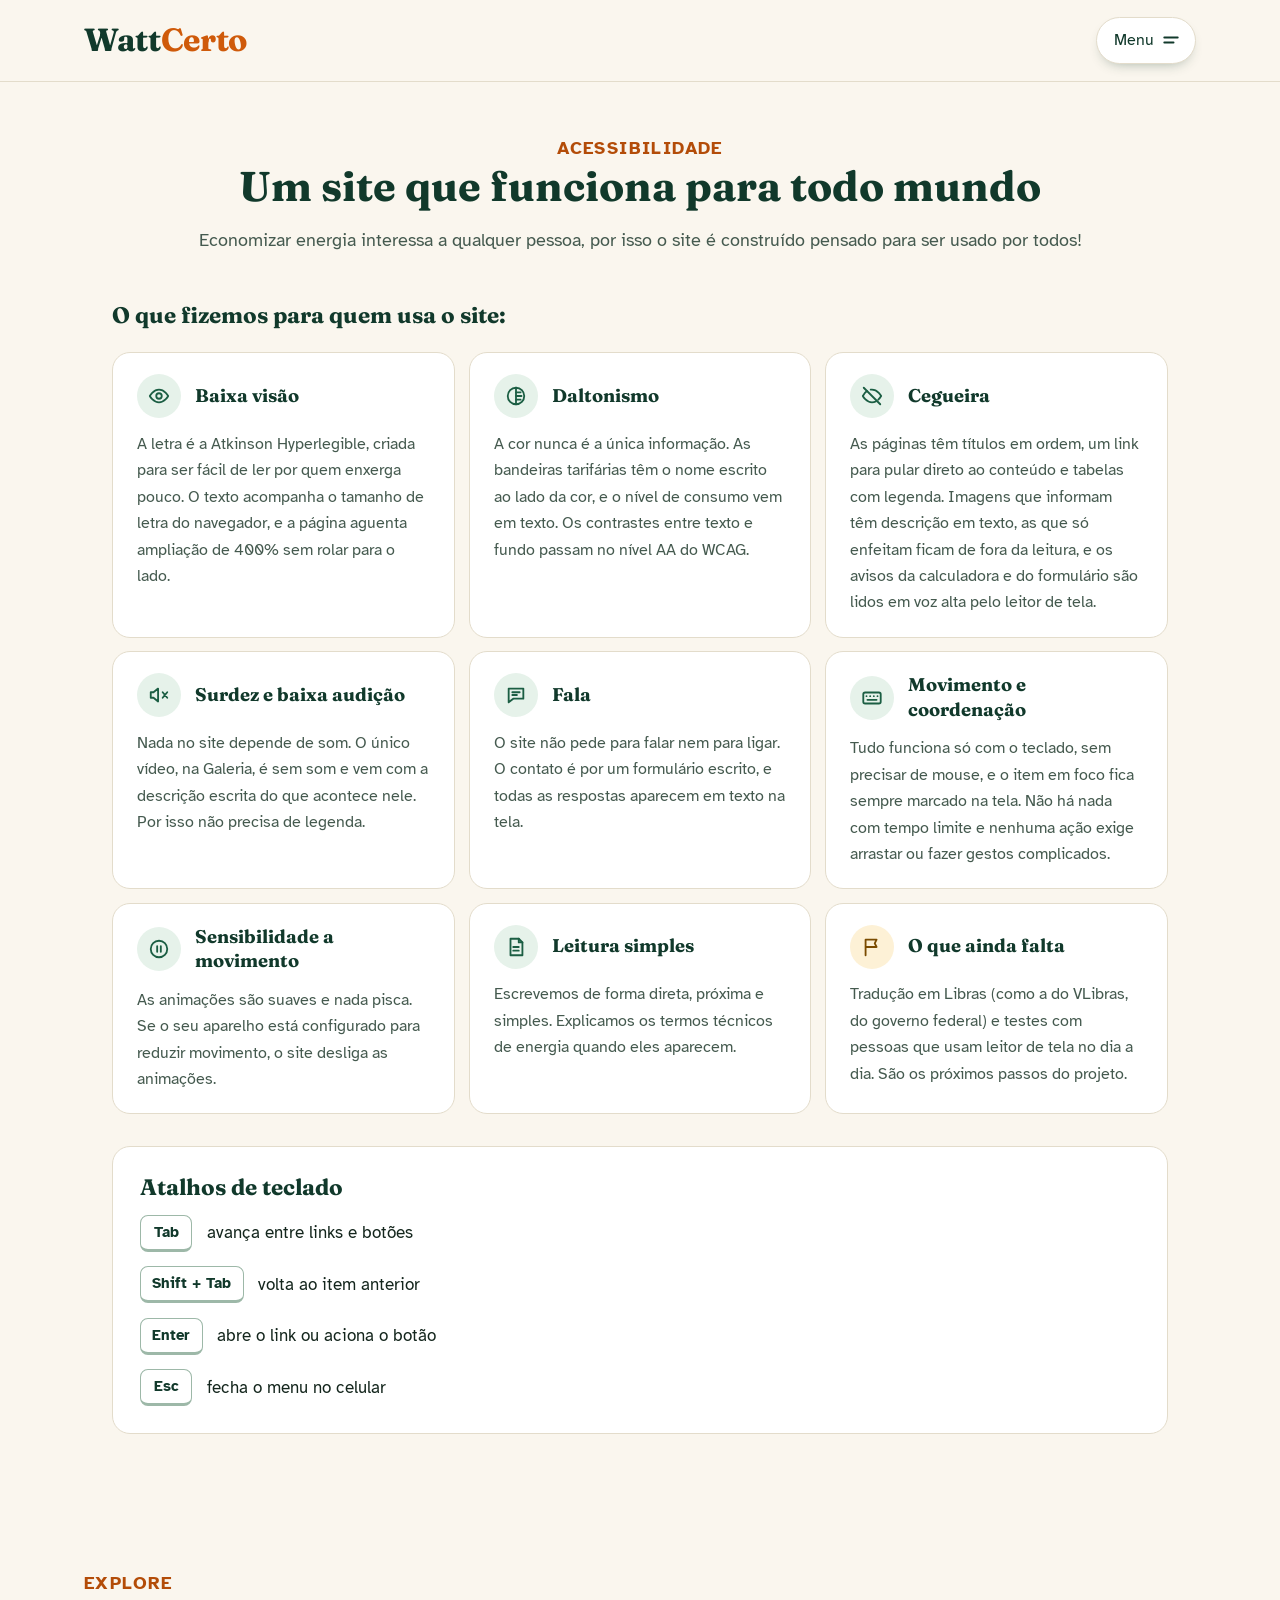
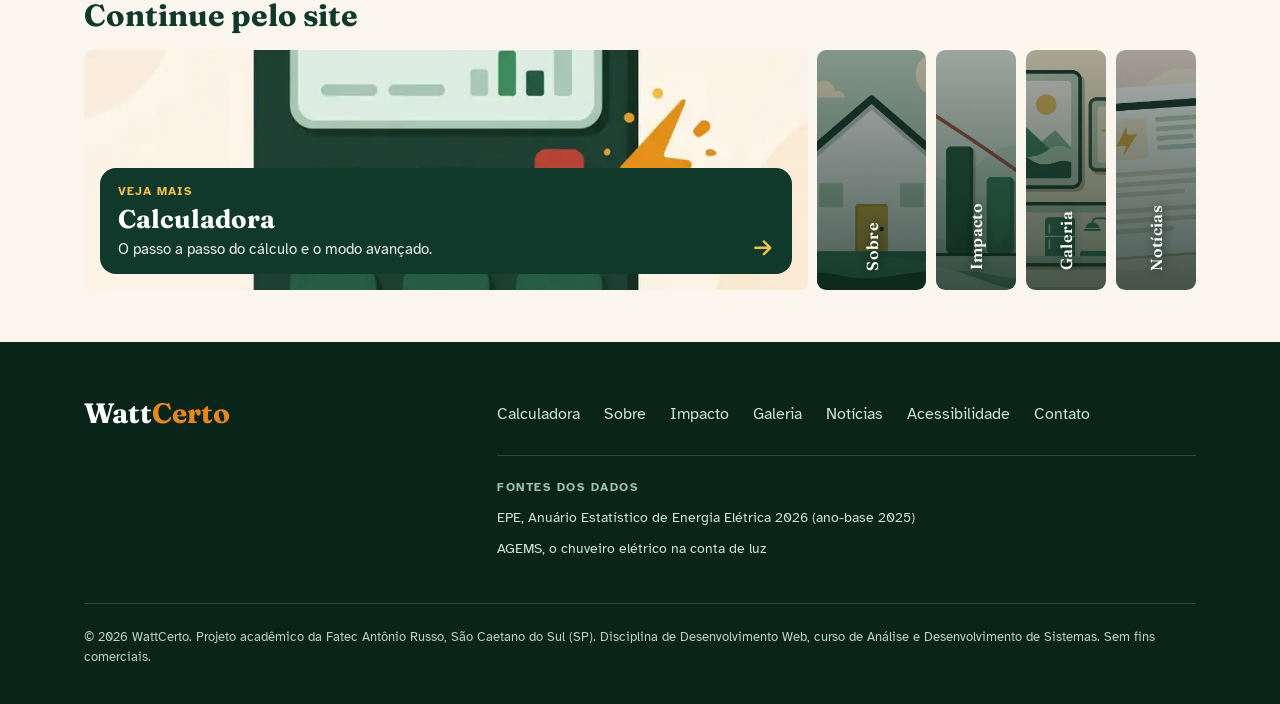
==== commit 7818a6ba: "Versao para o Railway: paginas internas organizadas, PI2 e validacao W3C - Sobre, Impacto e paginas " ====
--- a/acessibilidade.html
+++ b/acessibilidade.html
@@ -38,20 +38,62 @@
   </header>
 
   <main id="conteudo">
-    <section class="section section-white" aria-labelledby="titulo-acess">
-      <div class="container a11y-grid">
-        <div>
-          <p class="kicker">Em primeiro lugar</p>
+    <section class="section a11y-secao" aria-labelledby="titulo-acess">
+      <div class="container">
+        <div class="section-head centro">
+          <p class="kicker kicker-laranja">Acessibilidade</p>
           <h1 id="titulo-acess">Um site que funciona para todo mundo</h1>
           <p>Economizar energia interessa a qualquer pessoa, por isso o site é construído pensado para ser usado por todos!</p>
-          <ul class="checklist">
-            <li><svg class="icon" width="22" height="22" viewBox="0 0 24 24" aria-hidden="true"><path d="M5 12l5 5 9-10"/></svg>Navegação completa pelo teclado, com foco sempre visível.</li>
-            <li><svg class="icon" width="22" height="22" viewBox="0 0 24 24" aria-hidden="true"><path d="M5 12l5 5 9-10"/></svg>Estrutura semântica e textos alternativos para leitores de tela.</li>
-            <li><svg class="icon" width="22" height="22" viewBox="0 0 24 24" aria-hidden="true"><path d="M5 12l5 5 9-10"/></svg>Contraste verificado: todas as combinações passam no nível AA.</li>
-            <li><svg class="icon" width="22" height="22" viewBox="0 0 24 24" aria-hidden="true"><path d="M5 12l5 5 9-10"/></svg>Nível de consumo indicado por cor e também por texto.</li>
-          </ul>
         </div>
-        <div class="card">
+        <h2 class="a11y-subtitulo">O que fizemos para quem usa o site:</h2>
+        <ul class="a11y-lista">
+          <li class="card">
+            <span class="icon-badge" aria-hidden="true"><svg class="icon" width="22" height="22" viewBox="0 0 24 24" focusable="false"><path d="M2 12s3.6-7 10-7 10 7 10 7-3.6 7-10 7S2 12 2 12z"/><circle cx="12" cy="12" r="3"/></svg></span>
+            <h3>Baixa visão</h3>
+            <p>A letra é a Atkinson Hyperlegible, criada para ser fácil de ler por quem enxerga pouco. O texto acompanha o tamanho de letra do navegador, e a página aguenta ampliação de 400% sem rolar para o lado.</p>
+          </li>
+          <li class="card">
+            <span class="icon-badge" aria-hidden="true"><svg class="icon" width="22" height="22" viewBox="0 0 24 24" focusable="false"><circle cx="12" cy="12" r="9"/><path d="M12 3v18"/><path d="M12 8h5M12 12h6M12 16h5"/></svg></span>
+            <h3>Daltonismo</h3>
+            <p>A cor nunca é a única informação. As bandeiras tarifárias têm o nome escrito ao lado da cor, e o nível de consumo vem em texto. Os contrastes entre texto e fundo passam no nível AA do WCAG.</p>
+          </li>
+          <li class="card">
+            <span class="icon-badge" aria-hidden="true"><svg class="icon" width="22" height="22" viewBox="0 0 24 24" focusable="false"><path d="M3 3l18 18"/><path d="M10.6 5.1A10 10 0 0 1 12 5c6.4 0 10 7 10 7a17 17 0 0 1-3.2 4M6.5 6.6C3.7 8.4 2 12 2 12s3.6 7 10 7a9.6 9.6 0 0 0 4.2-1"/></svg></span>
+            <h3>Cegueira</h3>
+            <p>As páginas têm títulos em ordem, um link para pular direto ao conteúdo e tabelas com legenda. Imagens que informam têm descrição em texto, as que só enfeitam ficam de fora da leitura, e os avisos da calculadora e do formulário são lidos em voz alta pelo leitor de tela.</p>
+          </li>
+          <li class="card">
+            <span class="icon-badge" aria-hidden="true"><svg class="icon" width="22" height="22" viewBox="0 0 24 24" focusable="false"><path d="M11 5L6 9H3v6h3l5 4z"/><path d="M16 9l5 6M21 9l-5 6"/></svg></span>
+            <h3>Surdez e baixa audição</h3>
+            <p>Nada no site depende de som. O único vídeo, na Galeria, é sem som e vem com a descrição escrita do que acontece nele. Por isso não precisa de legenda.</p>
+          </li>
+          <li class="card">
+            <span class="icon-badge" aria-hidden="true"><svg class="icon" width="22" height="22" viewBox="0 0 24 24" focusable="false"><path d="M4 5h16v11H9l-5 4z"/><path d="M8 9h8M8 12h5"/></svg></span>
+            <h3>Fala</h3>
+            <p>O site não pede para falar nem para ligar. O contato é por um formulário escrito, e todas as respostas aparecem em texto na tela.</p>
+          </li>
+          <li class="card">
+            <span class="icon-badge" aria-hidden="true"><svg class="icon" width="22" height="22" viewBox="0 0 24 24" focusable="false"><rect x="2.5" y="6" width="19" height="12" rx="2"/><path d="M6 10h.01M10 10h.01M14 10h.01M18 10h.01M7 14h10"/></svg></span>
+            <h3>Movimento e coordenação</h3>
+            <p>Tudo funciona só com o teclado, sem precisar de mouse, e o item em foco fica sempre marcado na tela. Não há nada com tempo limite e nenhuma ação exige arrastar ou fazer gestos complicados.</p>
+          </li>
+          <li class="card">
+            <span class="icon-badge" aria-hidden="true"><svg class="icon" width="22" height="22" viewBox="0 0 24 24" focusable="false"><circle cx="12" cy="12" r="9"/><path d="M10 9v6M14 9v6"/></svg></span>
+            <h3>Sensibilidade a movimento</h3>
+            <p>As animações são suaves e nada pisca. Se o seu aparelho está configurado para reduzir movimento, o site desliga as animações.</p>
+          </li>
+          <li class="card">
+            <span class="icon-badge" aria-hidden="true"><svg class="icon" width="22" height="22" viewBox="0 0 24 24" focusable="false"><path d="M6 3h9l4 4v14H6z"/><path d="M15 3v4h4M9 12h6M9 16h6"/></svg></span>
+            <h3>Leitura simples</h3>
+            <p>Escrevemos de forma direta, próxima e simples. Explicamos os termos técnicos de energia quando eles aparecem.</p>
+          </li>
+          <li class="card">
+            <span class="icon-badge sol" aria-hidden="true"><svg class="icon" width="22" height="22" viewBox="0 0 24 24" focusable="false"><path d="M5 21V4M5 4h12l-2 4 2 4H5"/></svg></span>
+            <h3>O que ainda falta</h3>
+            <p>Tradução em Libras (como a do VLibras, do governo federal) e testes com pessoas que usam leitor de tela no dia a dia. São os próximos passos do projeto.</p>
+          </li>
+        </ul>
+        <div class="card a11y-atalhos">
           <h2>Atalhos de teclado</h2>
           <ul class="keys">
             <li><kbd>Tab</kbd><span>avança entre links e botões</span></li>
@@ -63,60 +105,13 @@
       </div>
     </section>
 
-    <section class="section" aria-labelledby="titulo-pessoas">
-      <div class="container">
-        <div class="section-head centro">
-          <p class="kicker kicker-laranja">Para cada pessoa</p>
-          <h2 id="titulo-pessoas">O que fizemos por quem usa o site de outro jeito</h2>
-        </div>
-        <ul class="a11y-cards">
-          <li class="card">
-            <h3>Baixa visão</h3>
-            <p>A letra é a Atkinson Hyperlegible, criada para ser fácil de ler por quem enxerga pouco. O texto acompanha o tamanho de letra do navegador, e a página aguenta ampliação de 400% sem rolar para o lado.</p>
-          </li>
-          <li class="card">
-            <h3>Daltonismo</h3>
-            <p>A cor nunca é a única informação. As bandeiras tarifárias têm o nome escrito ao lado da cor, e o nível de consumo vem em texto. Os contrastes entre texto e fundo passam no nível AA do WCAG.</p>
-          </li>
-          <li class="card">
-            <h3>Cegueira</h3>
-            <p>As páginas têm títulos em ordem, um link para pular direto ao conteúdo e tabelas com legenda. Imagens que só enfeitam ficam de fora da leitura, e os avisos da calculadora e do formulário são lidos em voz alta pelo leitor de tela.</p>
-          </li>
-          <li class="card">
-            <h3>Surdez e baixa audição</h3>
-            <p>Nada no site depende de som. O único vídeo, na Galeria, é sem som e vem com a descrição escrita do que acontece nele. Por isso não precisa de legenda.</p>
-          </li>
-          <li class="card">
-            <h3>Fala</h3>
-            <p>O site não pede para falar nem para ligar. O contato é por um formulário escrito, e todas as respostas aparecem em texto na tela.</p>
-          </li>
-          <li class="card">
-            <h3>Movimento e coordenação</h3>
-            <p>Tudo funciona só com o teclado, sem precisar de mouse. Não há nada com tempo limite e nenhuma ação exige arrastar ou fazer gestos complicados.</p>
-          </li>
-          <li class="card">
-            <h3>Sensibilidade a movimento</h3>
-            <p>As animações são suaves e nada pisca. Se o seu aparelho está configurado para reduzir movimento, o site desliga as animações.</p>
-          </li>
-          <li class="card">
-            <h3>Leitura simples</h3>
-            <p>Escrevemos de forma direta e próxima, sem jargão, e explicamos os termos de energia quando eles aparecem. Quem não é da área entende na primeira leitura.</p>
-          </li>
-          <li class="card">
-            <h3>O que ainda falta</h3>
-            <p>Tradução em Libras (como a do VLibras, do governo federal) e testes com pessoas que usam leitor de tela no dia a dia. São os próximos passos do projeto.</p>
-          </li>
-        </ul>
-      </div>
-    </section>
-
     <section class="section" aria-labelledby="titulo-explorar">
       <div class="container">
         <div class="section-head">
           <p class="kicker kicker-laranja">Explore</p>
           <h2 id="titulo-explorar">Continue pelo site</h2>
         </div>
-        <div class="reel" aria-label="Páginas do site. Passe o mouse, use Tab ou toque para abrir uma fatia.">
+        <div class="reel" role="group" aria-label="Páginas do site. Passe o mouse, use Tab ou toque para abrir uma fatia.">
           <ul class="reel-lista">
             <li><a class="reel-item" data-proxima href="calculadora.html">
               <img src="img/reel-calculadora.webp" srcset="img/reel-calculadora-480.webp 480w, img/reel-calculadora.webp 800w" sizes="(min-width: 52rem) 50vw, 100vw" alt="" width="800" height="993" loading="lazy" decoding="async">
--- a/css/style.css
+++ b/css/style.css
@@ -915,49 +915,78 @@
   gap: 1.25rem;
 }
 
-/* Acessibilidade: uma caixa para cada situação (visão, audição, fala, movimento...) e, no fim,
-   uma caixa com o que ainda falta. 9 caixas: 3 por linha, centralizadas na página. */
-.a11y-cards {
+/* Acessibilidade: lista "O que fizemos para quem usa o site", centralizada.
+   Cada situação é uma caixa branca (como os cartões do site), uma embaixo da outra. */
+.a11y-lista {
   display: grid;
-  grid-template-columns: repeat(3, minmax(0, 1fr));
-  gap: 1.1rem;
-  max-width: 64rem;
+  gap: 0.85rem;
+  max-width: 46rem;
   margin: 0 auto;
   padding: 0;
   list-style: none;
 }
 
-@media (max-width: 52rem) {
-  .a11y-cards {
+.a11y-lista .card {
+  padding: 1.3rem 1.5rem;
+  background: #fff;
+}
+
+.a11y-lista .card h3 {
+  margin: 0 0 0.45rem;
+  font-size: 1.15rem;
+  line-height: 1.35;
+}
+
+.a11y-lista .card p {
+  margin: 0;
+  color: var(--muted);
+}
+
+.a11y-secao .a11y-subtitulo {
+  max-width: 46rem;
+  margin: 0 auto 1rem;
+  font-size: clamp(1.2rem, 2vw, 1.4rem);
+  margin-top: 2.5rem;
+}
+
+.a11y-atalhos {
+  max-width: 46rem;
+  margin: 2rem auto 0;
+  background: #fff;
+}
+
+.a11y-secao .section-head p {
+  margin-bottom: 0;
+  font-size: 1.1rem;
+}
+
+/* Tela deitada (computador, tablet ou celular na horizontal): as caixas ficam
+   lado a lado. Tela em pé: uma embaixo da outra, em lista. */
+@media (orientation: landscape) and (min-width: 40rem) {
+  .a11y-lista,
+  .a11y-secao .a11y-subtitulo,
+  .a11y-atalhos {
+    max-width: 66rem;
+  }
+
+  .a11y-lista {
     grid-template-columns: repeat(2, minmax(0, 1fr));
   }
 
-  /* Com 2 colunas a última caixa ocuparia só metade da linha: ela passa a ocupar a linha toda. */
-  .a11y-cards .card:last-child {
+  /* Com 2 colunas, a 9ª caixa ocupa a linha toda para não ficar sozinha pela metade. */
+  .a11y-lista .card:last-child {
     grid-column: 1 / -1;
   }
 }
 
-@media (max-width: 36rem) {
-  .a11y-cards {
-    grid-template-columns: minmax(0, 1fr);
-    max-width: 26rem;
-  }
-}
-
-.a11y-cards .card {
-  padding: 1.4rem;
-}
-
-.a11y-cards .card h3 {
-  margin-bottom: 0.6rem;
-  font-size: 1.2rem;
-}
-
-.a11y-cards .card p {
-  margin-bottom: 0;
-  color: var(--muted);
-  font-size: 0.95rem;
+@media (orientation: landscape) and (min-width: 64rem) {
+  .a11y-lista {
+    grid-template-columns: repeat(3, minmax(0, 1fr));
+  }
+
+  .a11y-lista .card:last-child {
+    grid-column: auto;
+  }
 }
 
 .card {
@@ -1673,12 +1702,6 @@
   border-radius: 50%;
   background: var(--sol-100);
   color: var(--sol-texto);
-  transition: transform 0.25s ease, background-color 0.25s ease;
-}
-
-.frentes-lista li:hover .frente-icone {
-  background: var(--sol-400);
-  transform: rotate(-6deg) scale(1.06);
 }
 
 .frentes-lista h3 {
@@ -2658,7 +2681,7 @@
   gap: 0.25rem;
 }
 
-.regra-nome h3 {
+.regra-nome .regra-titulo {
   margin: 0;
   font-size: 1.25rem;
 }
@@ -3318,146 +3341,13 @@
   }
 }
 
-/* As frentes do projeto: cada ícone se mexe de um jeito que combina com ele.
-   Ao rolar até a lista (js/animacoes.js liga a classe "animar"), os ícones
-   entram um depois do outro; ao passar o mouse, o ícone repete o movimento. */
+/* As frentes do projeto: os ícones ficam parados (a pedido). */
 .frente-icone {
   --fi-fundo: var(--sol-100);
 }
 
-.frentes-lista li:hover .frente-icone {
-  --fi-fundo: var(--sol-400);
-}
-
 .fi-bola {
   fill: var(--fi-fundo);
-  transition: fill 0.25s ease;
-}
-
-.frentes-lista li:nth-child(1) { --atraso-fi: 0.1s; }
-.frentes-lista li:nth-child(2) { --atraso-fi: 0.3s; }
-.frentes-lista li:nth-child(3) { --atraso-fi: 0.5s; }
-.frentes-lista li:nth-child(4) { --atraso-fi: 0.7s; }
-.frentes-lista li:nth-child(5) { --atraso-fi: 0.9s; }
-
-/* entrada, quando a lista aparece na tela */
-.frentes-lista.animar .fi-bola-1 { animation: fi-bola-1-entra 0.7s ease-out var(--atraso-fi) backwards; }
-.frentes-lista.animar .fi-bola-2 { animation: fi-bola-2-entra 0.7s ease-out var(--atraso-fi) backwards; }
-.frentes-lista.animar .fi-pulso { animation: fi-desenha 0.9s ease-out var(--atraso-fi) backwards; }
-.frentes-lista.animar .fi-seta-1 { animation: fi-seta-1-entra 0.6s ease-out var(--atraso-fi) backwards; }
-.frentes-lista.animar .fi-seta-2 { animation: fi-seta-2-entra 0.6s ease-out var(--atraso-fi) backwards; }
-.frentes-lista.animar .fi-escudo { animation: fi-desenha 0.7s ease-out var(--atraso-fi) backwards; }
-.frentes-lista.animar .fi-ok { animation: fi-desenha 0.4s ease-out calc(var(--atraso-fi) + 0.6s) backwards; }
-.frentes-lista.animar .fi-ponteiro { animation: fi-gira-entra 0.9s ease-out var(--atraso-fi) backwards; }
-
-/* repetição, ao passar o mouse */
-.frentes-lista li:hover .fi-bola-1 { animation: fi-bola-1-vai 0.8s ease-in-out; }
-.frentes-lista li:hover .fi-bola-2 { animation: fi-bola-2-vai 0.8s ease-in-out; }
-.frentes-lista li:hover .fi-pulso { animation: fi-desenha-de-novo 0.8s ease-out; }
-.frentes-lista li:hover .fi-seta-1 { animation: fi-seta-1-vai 0.6s ease-in-out; }
-.frentes-lista li:hover .fi-seta-2 { animation: fi-seta-2-vai 0.6s ease-in-out; }
-.frentes-lista li:hover .fi-ok { animation: fi-desenha-de-novo 0.5s ease-out; }
-.frentes-lista li:hover .fi-ponteiro { animation: fi-gira-vai 0.9s ease-in-out; }
-
-.fi-ponteiro {
-  transform-origin: 12px 13px;
-}
-
-@keyframes fi-desenha {
-  from {
-    opacity: 0;
-    stroke-dasharray: 1;
-    stroke-dashoffset: 1;
-  }
-
-  1% {
-    opacity: 1;
-  }
-
-  to {
-    opacity: 1;
-    stroke-dasharray: 1;
-    stroke-dashoffset: 0;
-  }
-}
-
-@keyframes fi-desenha-de-novo {
-  from {
-    stroke-dasharray: 1;
-    stroke-dashoffset: 1;
-  }
-
-  to {
-    stroke-dasharray: 1;
-    stroke-dashoffset: 0;
-  }
-}
-
-@keyframes fi-bola-1-entra {
-  from {
-    transform: translateX(-6px);
-  }
-}
-
-@keyframes fi-bola-2-entra {
-  from {
-    transform: translateX(6px);
-  }
-}
-
-@keyframes fi-bola-1-vai {
-  50% {
-    transform: translateX(-6px);
-  }
-}
-
-@keyframes fi-bola-2-vai {
-  50% {
-    transform: translateX(6px);
-  }
-}
-
-@keyframes fi-seta-1-entra {
-  from {
-    opacity: 0;
-    transform: translateX(-8px);
-  }
-}
-
-@keyframes fi-seta-2-entra {
-  from {
-    opacity: 0;
-    transform: translateX(8px);
-  }
-}
-
-@keyframes fi-seta-1-vai {
-  50% {
-    transform: translateX(3px);
-  }
-}
-
-@keyframes fi-seta-2-vai {
-  50% {
-    transform: translateX(-3px);
-  }
-}
-
-@keyframes fi-gira-entra {
-  from {
-    opacity: 0;
-    transform: rotate(-300deg);
-  }
-
-  30% {
-    opacity: 1;
-  }
-}
-
-@keyframes fi-gira-vai {
-  to {
-    transform: rotate(360deg);
-  }
 }
 
 @media (prefers-reduced-motion: reduce) {
@@ -3792,6 +3682,13 @@
   border-radius: 0.75rem;
   background: var(--nivel-baixo-bg);
   color: var(--verde-900);
+}
+
+.contato-form .form-status.erro {
+  padding: 0.9rem 1.1rem;
+  border-radius: 0.75rem;
+  background: var(--nivel-alto-bg);
+  color: var(--nivel-alto-texto);
 }
 
 /* ---------- Navegação em pílula ---------- */
@@ -5545,3 +5442,370 @@
     margin-inline: auto;
   }
 }
+
+/* Acessibilidade: ícone ao lado do título de cada caixa */
+.a11y-lista .card {
+  display: grid;
+  grid-template-columns: auto minmax(0, 1fr);
+  align-items: center;
+  align-content: start;
+  column-gap: 0.9rem;
+}
+.a11y-lista .card .icon-badge {
+  width: 2.75rem;
+  height: 2.75rem;
+  margin: 0;
+}
+.a11y-lista .card h3 { margin: 0; }
+.a11y-lista .card p { grid-column: 1 / -1; margin-top: 0.8rem; }
+
+/* Acessibilidade: mesmo espaço acima e abaixo de "O que fizemos para quem usa o site:" */
+.a11y-secao .section-head { margin-bottom: 2.25rem; }
+.a11y-secao .a11y-subtitulo { margin-top: 0; margin-bottom: 1.75rem; }
+
+/* Acessibilidade: "Em primeiro lugar" mais perto da barra do topo */
+.a11y-secao { padding-top: clamp(1.5rem, 3vw, 2.5rem); }
+
+/* Acessibilidade: os 3 textos do topo ficam juntos; espaço até "O que fizemos" */
+.a11y-secao .section-head { margin-bottom: 3rem; }
+.a11y-secao .a11y-subtitulo { margin-bottom: 1.5rem; }
+
+/* Galeria: mesmo padrão de Notícias e Acessibilidade (cabeçalho centralizado, sem faixa) */
+.galeria-secao { padding-top: clamp(1.5rem, 3vw, 2.5rem); }
+
+/* Abertura das páginas internas (padrão de Notícias, Acessibilidade e Galeria):
+   cabeçalho centralizado direto na seção, sem a faixa branca antiga. */
+.secao-abertura { padding-top: clamp(1.5rem, 3vw, 2.5rem); }
+.section-head.centro .nesta-pagina ul { justify-content: center; }
+.section-head.centro .nota { margin-top: 0.9rem; }
+.section-head.centro h1 { text-wrap: balance; }
+
+.regra-nota {
+  margin: 0.5rem 0 0;
+  color: var(--muted);
+  font-size: 0.95rem;
+}
+
+/* ---------- Trilho: o esqueleto de todas as seções de Sobre e Impacto ----------
+   Mesma lógica da Home: abertura centralizada e, depois dela, cada seção com o
+   título à esquerda (linha pequena, título e uma frase) e o conteúdo à direita.
+   Uma linha fina separa uma seção da outra; o fundo é o creme da página.
+   O título não acompanha a rolagem (fica parado no lugar dele).
+   A cor forte aparece só com propósito: a faixa verde dos números (Impacto) e o
+   painel amarelo do exemplo (Sobre). */
+.pagina-continua .secao-abertura {
+  padding-bottom: clamp(2rem, 4vw, 3rem);
+}
+
+.pagina-continua .band-dark {
+  padding-block: clamp(3rem, 6vw, 5rem);
+}
+
+.secao-trilho {
+  padding-block: 0;
+}
+
+.trilho {
+  display: grid;
+  grid-template-columns: minmax(0, 19rem) minmax(0, 1fr);
+  gap: 1.75rem clamp(2rem, 5vw, 4.5rem);
+  align-items: start;
+  padding-block: clamp(2.5rem, 5vw, 4rem);
+  border-top: 1px solid var(--line);
+}
+
+.band-dark + .secao-trilho .trilho {
+  border-top: 0;
+}
+
+.secao-trilho:last-of-type .trilho,
+.secao-trilho:has(+ section[aria-labelledby="titulo-explorar"]) .trilho {
+  padding-bottom: clamp(1rem, 2vw, 1.5rem);
+}
+
+.trilho-cabeca .kicker {
+  margin-bottom: 0.6rem;
+}
+
+.section .trilho-cabeca h2 {
+  font-size: clamp(1.6rem, 2.6vw, 2.15rem);
+  text-wrap: balance;
+}
+
+.trilho-cabeca p:not(.kicker) {
+  margin: 0.9rem 0 0;
+  color: var(--muted);
+}
+
+.trilho-cabeca .btn {
+  margin-top: 1.5rem;
+}
+
+.trilho-conteudo {
+  min-width: 0;
+}
+
+/* Listas dentro do trilho: itens separados por linha fina, como o "Como funciona" da Home. */
+.trilho .frentes-lista li:last-child,
+.trilho .limites li:last-child {
+  border-bottom: 0;
+  padding-bottom: 0;
+}
+
+.trilho .limites {
+  grid-template-columns: minmax(0, 1fr);
+  gap: 0;
+}
+
+.trilho .limites li:first-child {
+  padding-top: 0;
+}
+
+.trilho .limites h3 {
+  font-size: 1.25rem;
+}
+
+/* Exemplo do chuveiro: dentro do trilho, uma coluna só (regra em cima, conta embaixo). */
+.trilho .exemplo-chuveiro {
+  grid-template-columns: minmax(0, 1fr);
+  gap: 1.75rem;
+  margin-top: 2rem;
+}
+
+/* "Nossa escolha": painel claro inteiro, sem a tarja lateral. */
+.justificativa.painel-claro {
+  max-width: none;
+  margin-top: 2rem;
+  padding: clamp(1.25rem, 3vw, 1.75rem);
+  border: 1px solid #f0dca8;
+  border-radius: var(--raio);
+  background: var(--sol-100);
+}
+
+.justificativa.painel-claro p + p {
+  margin-top: 0.75rem;
+}
+
+.trilho .tabela-titulo:first-child {
+  margin-top: 0;
+}
+
+/* Equipe e instituição: duas colunas de dados, mesmo rótulo pequeno das tabelas. */
+.ficha-lista {
+  display: grid;
+  grid-template-columns: repeat(auto-fit, minmax(min(100%, 16rem), 1fr));
+  gap: 1.5rem 2.5rem;
+  margin: 0;
+}
+
+.ficha-lista dt {
+  color: var(--verde-700);
+  font-size: 0.8rem;
+  font-weight: 700;
+  letter-spacing: 0.08em;
+  text-transform: uppercase;
+}
+
+.ficha-lista dd {
+  margin: 0.3rem 0 0;
+  color: var(--verde-900);
+  font-size: 1.1rem;
+}
+
+@media (max-width: 52rem) {
+  .trilho {
+    grid-template-columns: minmax(0, 1fr);
+  }
+
+}
+
+/* ---------- Sobre: as outras cores da marca, no mesmo papel que têm na Home ----------
+   Laranja: palavras e números que merecem destaque (texto, nunca grifo).
+   Vermelho: bolinha antes de cada limite da estimativa.
+   Amarelo, terracota e verde: ícones, alternados.
+   Faixa branca (como o "Como funciona") e faixa amarela clara (como "Alguma dúvida?"). */
+.palavra-destaque {
+  color: #b34c08; /* laranja da marca escurecido: 4,9:1 sobre o creme e 5,3:1 sobre o branco */
+  font-weight: 700;
+}
+
+.palavra-alerta {
+  color: var(--nivel-alto-texto);
+  font-weight: 700;
+}
+
+.frente-icone.frente-icone-argila {
+  --fi-fundo: var(--argila-100);
+  background: var(--argila-100);
+  color: var(--argila-700);
+}
+
+.frente-icone.frente-icone-verde {
+  --fi-fundo: var(--verde-100);
+  background: var(--verde-100);
+  color: var(--verde-700);
+}
+
+.trilho .limites-numerados li {
+  display: grid;
+  grid-template-columns: 0.75rem minmax(0, 1fr);
+  column-gap: 0.9rem;
+  align-items: start;
+}
+
+/* Bolinha vermelha antes de cada limite (a pedido, no lugar do 1, 2, 3). */
+.limite-ponto {
+  width: 0.75rem;
+  height: 0.75rem;
+  margin-top: 0.5rem;
+  border-radius: 50%;
+  background: var(--nivel-alto);
+}
+
+/* Faixas: sem a linha fina de separação, a cor já separa. */
+.section-white.secao-trilho .trilho,
+.section-white.secao-trilho + .secao-trilho .trilho,
+.faixa-sol.secao-trilho .trilho,
+.faixa-verde.secao-trilho .trilho {
+  border-top: 0;
+}
+
+.secao-trilho.faixa-sol {
+  margin-top: clamp(1.5rem, 3vw, 2.5rem);
+  background: var(--sol-100);
+}
+
+.secao-trilho.faixa-sol .trilho {
+  padding-block: clamp(2.5rem, 5vw, 3.5rem);
+}
+
+.secao-trilho.faixa-sol .ficha-lista dt {
+  color: var(--sol-texto);
+}
+
+/* "Quem fez": faixa verde escura (a pedido), a mesma da Home e do Impacto. */
+.secao-trilho.faixa-verde,
+.pagina-continua .band-dark.faixa-verde {
+  margin-top: clamp(1.5rem, 3vw, 2.5rem);
+  padding-block: 0;
+}
+
+.secao-trilho.faixa-verde .trilho {
+  padding-block: clamp(2.5rem, 5vw, 3.5rem);
+}
+
+.faixa-verde .ficha-lista dt {
+  color: var(--sol-400);
+}
+
+.faixa-verde .ficha-lista dd {
+  color: #fff;
+}
+
+/* Sobre: "Nesta página" dentro de "O que o site entrega", em coluna, abaixo do botão. */
+.nesta-pagina.nesta-pagina-coluna {
+  margin-top: 2rem;
+  padding-top: 1.25rem;
+  border-top: 1px solid var(--line);
+}
+
+.nesta-pagina-coluna ul {
+  flex-direction: column;
+  gap: 0;
+}
+
+.nesta-pagina-coluna a {
+  min-height: 2.5rem;
+}
+
+/* Frentes (Sobre), opção B: só o desenho do ícone, pequeno, verde e sem círculo,
+   alinhado à primeira linha do título. */
+.trilho .frentes-lista li {
+  grid-template-columns: 1.5rem minmax(0, 1fr);
+  column-gap: 0.85rem;
+}
+
+.trilho .frente-icone,
+.trilho .frente-icone.frente-icone-argila,
+.trilho .frente-icone.frente-icone-verde {
+  --fi-fundo: var(--bg);
+  width: 1.5rem;
+  height: 1.5rem;
+  margin-top: 0.2rem;
+  border-radius: 0;
+  background: none;
+  color: var(--verde-700);
+}
+
+.section-white .trilho .frente-icone {
+  --fi-fundo: #fff;
+}
+
+.trilho .frente-icone .icon {
+  width: 1.4rem;
+  height: 1.4rem;
+}
+
+
+
+/* Impacto: as seções se alternam, fundo claro com cartão escuro e fundo verde escuro com
+   cartão claro, todas no mesmo esqueleto (título à esquerda, conteúdo à direita). */
+.secao-numeros .trilho-cabeca .stat-number {
+  margin-top: 1.5rem;
+  color: #b34c08; /* laranja escurecido, o mesmo das palavras em destaque */
+}
+
+.secao-numeros .trilho-cabeca .stat-caption {
+  max-width: none;
+  margin-top: 0.6rem;
+  color: var(--muted);
+  font-size: 1rem;
+}
+
+/* cartão verde escuro do gráfico (a pedido, como era) */
+.secao-numeros .compare {
+  margin: 0;
+  background: var(--verde-900);
+  border-color: var(--verde-900);
+  color: #eaf4ee;
+}
+
+.secao-numeros .compare .fonte {
+  color: #cfe3d6;
+}
+
+/* faixa verde escura no esqueleto das seções */
+.pagina-continua .band-dark.secao-trilho {
+  padding-block: 0;
+}
+
+.band-dark.secao-trilho .trilho {
+  padding-block: clamp(2.5rem, 5vw, 4rem);
+  border-top: 0;
+}
+
+.band-dark.secao-trilho .trilho-cabeca p:not(.kicker) {
+  color: #cfe3d6;
+}
+
+.band-dark.secao-trilho .tabela-rolagem {
+  color: var(--verde-900);
+}
+
+.band-dark.secao-trilho .fonte-tabela {
+  color: #cfe3d6;
+}
+
+/* Impacto: o título do topo fica em uma linha até onde couber, e só quebra quando a tela é estreita. */
+.section-head.centro.largo {
+  max-width: none;
+}
+
+.section-head.centro.largo h1 {
+  text-wrap: wrap;
+}
+
+.section-head.centro.largo > p:not(.kicker) {
+  max-width: 46rem;
+  margin-inline: auto;
+}
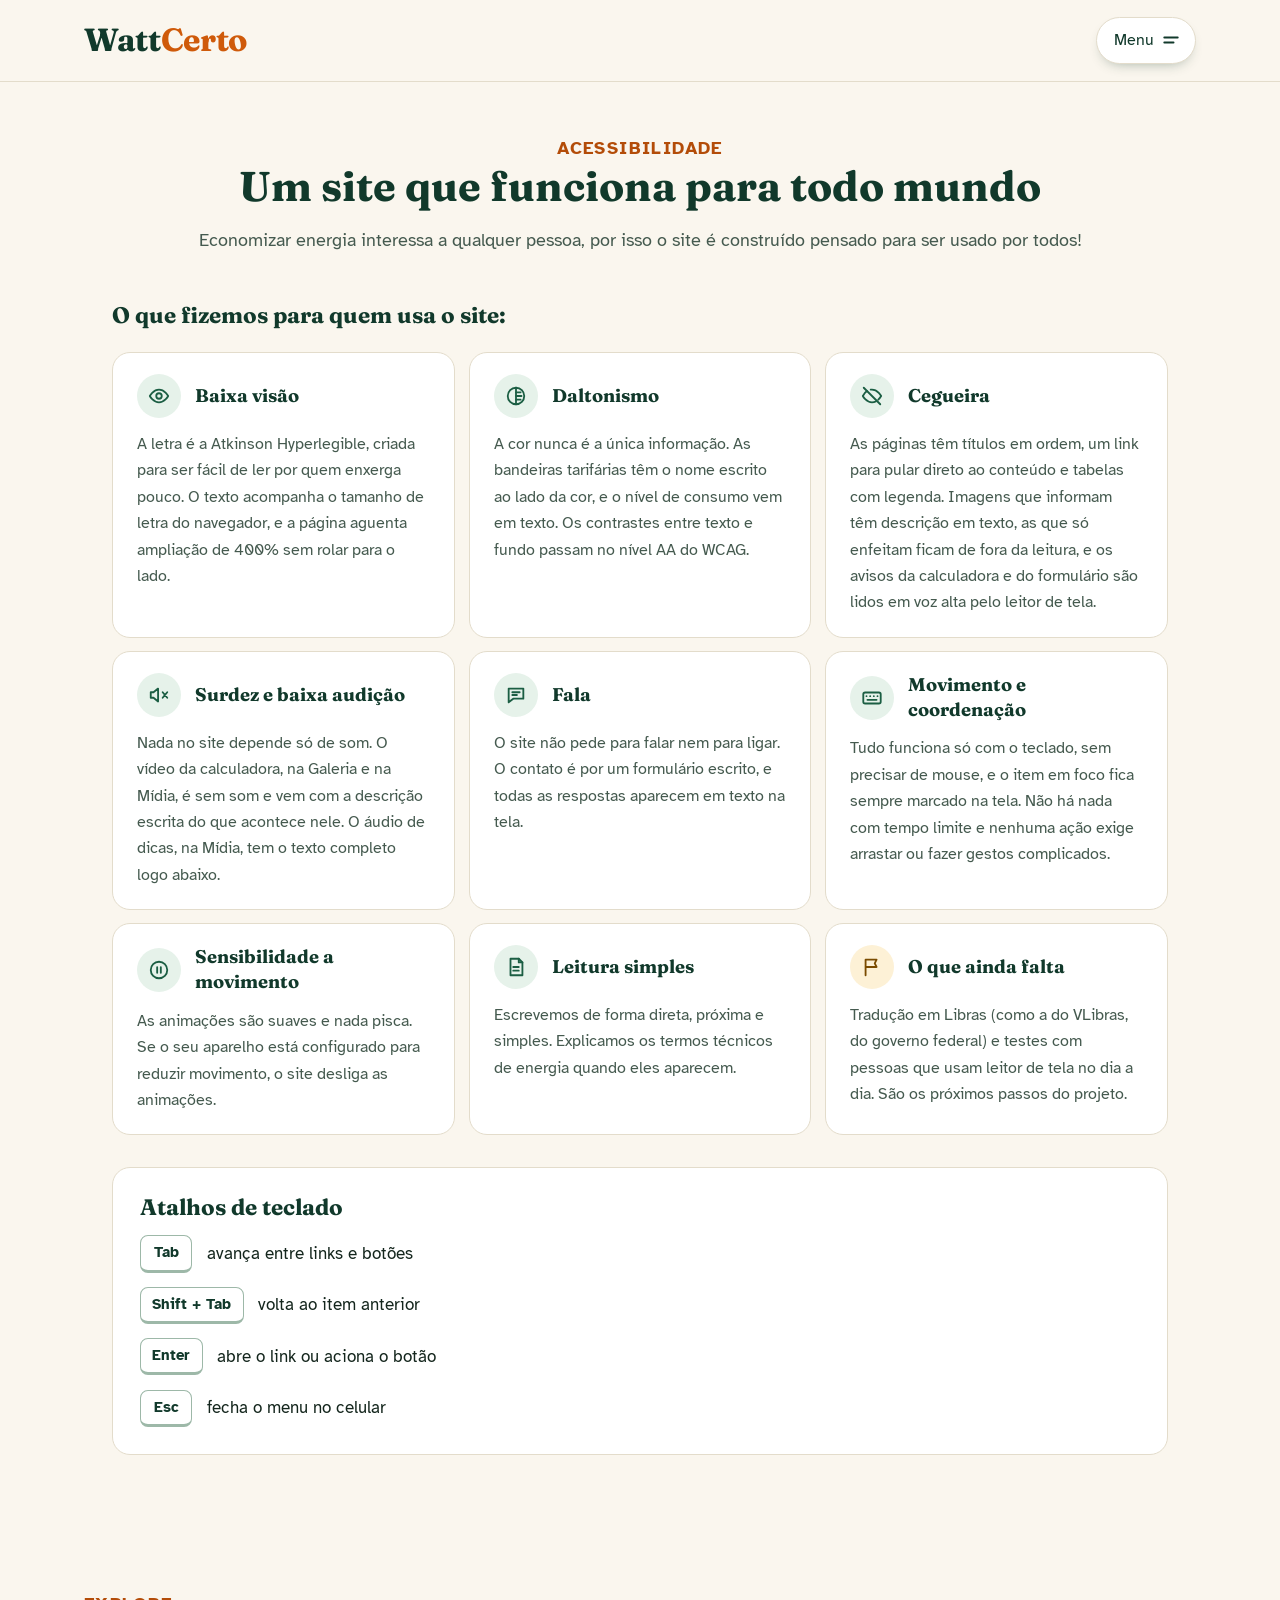
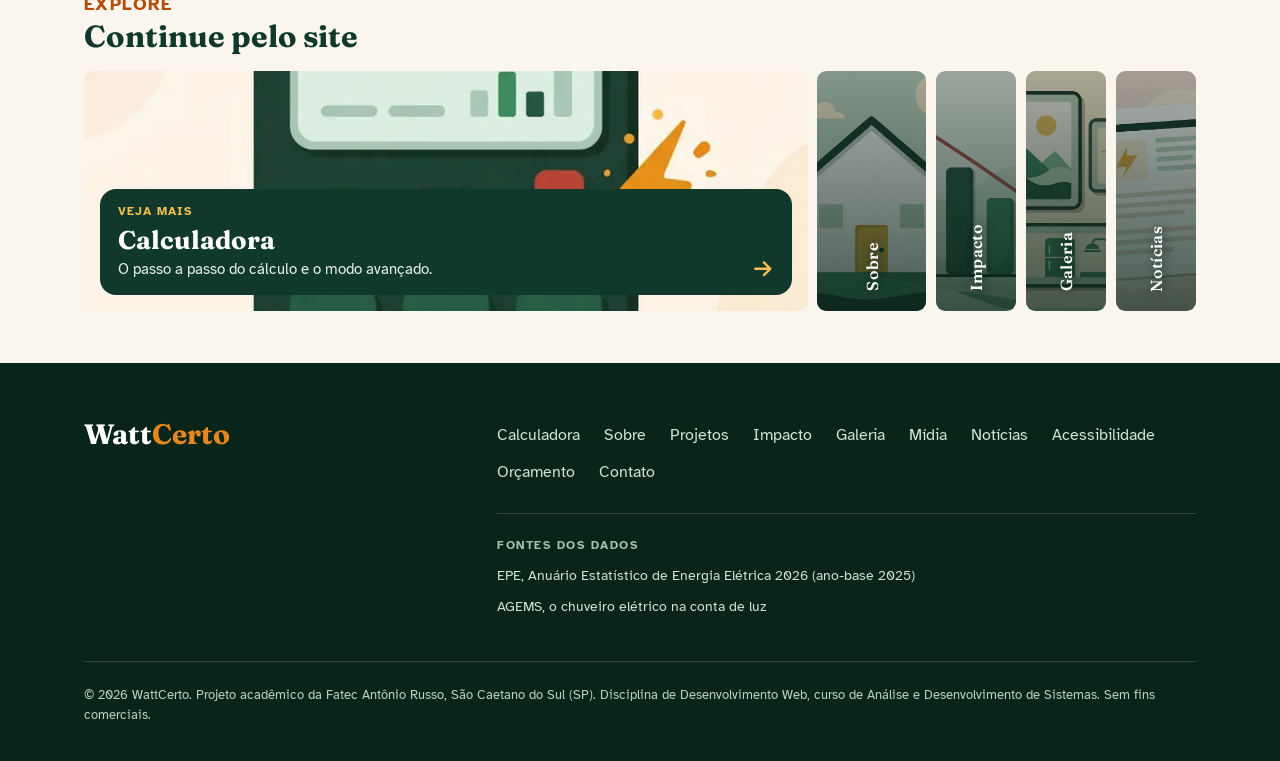
==== commit dd1d397a: "A06: paginas Midia, Projetos e Orcamento completas; Contato com equipe - Midia: video com poster, au" ====
--- a/acessibilidade.html
+++ b/acessibilidade.html
@@ -27,10 +27,13 @@
           <li><a href="index.html">Início</a></li>
           <li><a href="calculadora.html">Calculadora</a></li>
           <li><a href="sobre.html">Sobre</a></li>
+          <li><a href="projetos.html">Projetos</a></li>
           <li><a href="impacto.html">Impacto</a></li>
           <li><a href="galeria.html">Galeria</a></li>
+          <li><a href="midia.html">Mídia</a></li>
           <li><a href="noticias.html">Notícias</a></li>
           <li><a href="acessibilidade.html" aria-current="page">Acessibilidade</a></li>
+          <li><a href="orcamento_hospedagem.html">Orçamento</a></li>
           <li><a href="contato.html">Contato</a></li>
         </ul>
       </nav>
@@ -65,7 +68,7 @@
           <li class="card">
             <span class="icon-badge" aria-hidden="true"><svg class="icon" width="22" height="22" viewBox="0 0 24 24" focusable="false"><path d="M11 5L6 9H3v6h3l5 4z"/><path d="M16 9l5 6M21 9l-5 6"/></svg></span>
             <h3>Surdez e baixa audição</h3>
-            <p>Nada no site depende de som. O único vídeo, na Galeria, é sem som e vem com a descrição escrita do que acontece nele. Por isso não precisa de legenda.</p>
+            <p>Nada no site depende só de som. O vídeo da calculadora, na Galeria e na Mídia, é sem som e vem com a descrição escrita do que acontece nele. O áudio de dicas, na Mídia, tem o texto completo logo abaixo.</p>
           </li>
           <li class="card">
             <span class="icon-badge" aria-hidden="true"><svg class="icon" width="22" height="22" viewBox="0 0 24 24" focusable="false"><path d="M4 5h16v11H9l-5 4z"/><path d="M8 9h8M8 12h5"/></svg></span>
@@ -155,10 +158,13 @@
             <ul>
               <li><a href="calculadora.html">Calculadora</a></li>
               <li><a href="sobre.html">Sobre</a></li>
+              <li><a href="projetos.html">Projetos</a></li>
               <li><a href="impacto.html">Impacto</a></li>
               <li><a href="galeria.html">Galeria</a></li>
+              <li><a href="midia.html">Mídia</a></li>
               <li><a href="noticias.html">Notícias</a></li>
               <li><a href="acessibilidade.html">Acessibilidade</a></li>
+              <li><a href="orcamento_hospedagem.html">Orçamento</a></li>
               <li><a href="contato.html">Contato</a></li>
             </ul>
           </nav>
--- a/css/style.css
+++ b/css/style.css
@@ -362,6 +362,10 @@
 .js .nav-list.is-open li:nth-child(5) { animation-delay: 0.12s; }
 .js .nav-list.is-open li:nth-child(6) { animation-delay: 0.15s; }
 .js .nav-list.is-open li:nth-child(7) { animation-delay: 0.18s; }
+.js .nav-list.is-open li:nth-child(8) { animation-delay: 0.21s; }
+.js .nav-list.is-open li:nth-child(9) { animation-delay: 0.24s; }
+.js .nav-list.is-open li:nth-child(10) { animation-delay: 0.27s; }
+.js .nav-list.is-open li:nth-child(11) { animation-delay: 0.3s; }
 
 @media (prefers-reduced-motion: reduce) {
   .icone-menu path {
@@ -5809,3 +5813,184 @@
   max-width: 46rem;
   margin-inline: auto;
 }
+
+/* Orçamento: texto da escolha na faixa verde escura */
+.escolha-texto {
+  display: grid;
+  gap: 1rem;
+  max-width: 42rem;
+}
+
+.escolha-texto p {
+  margin: 0;
+}
+
+.escolha-texto strong {
+  color: #fff;
+}
+
+/* Contato: equipe e dados de contato (coluna da esquerda) */
+.contato-equipe {
+  margin-top: 2rem;
+}
+
+.contato-equipe h2 {
+  margin: 0 0 0.75rem;
+  font-size: 1.35rem;
+}
+
+.equipe-lista {
+  display: grid;
+  gap: 0.6rem;
+  margin: 0;
+  padding: 0;
+  list-style: none;
+}
+
+.equipe-lista li {
+  display: grid;
+  gap: 0.1rem;
+  padding-bottom: 0.6rem;
+  border-bottom: 1px solid var(--line);
+}
+
+.equipe-lista strong {
+  color: var(--verde-900);
+}
+
+.equipe-lista span {
+  color: var(--muted);
+  font-size: 0.92rem;
+}
+
+.contato-dados {
+  display: grid;
+  gap: 0.5rem;
+  margin: 1.5rem 0 0;
+}
+
+.contato-dados div {
+  display: grid;
+  grid-template-columns: 7.5rem minmax(0, 1fr);
+  gap: 0.75rem;
+}
+
+.contato-dados dt {
+  color: var(--verde-900);
+  font-weight: 700;
+}
+
+.contato-dados dd {
+  margin: 0;
+  overflow-wrap: anywhere;
+}
+
+.contato-ficticio {
+  margin: 0.75rem 0 0;
+  color: var(--muted);
+  font-size: 0.85rem;
+}
+
+/* Mídia: legenda do vídeo, áudio com transcrição e vídeo externo (iframe) */
+.midia-legenda,
+.midia-audio figcaption {
+  margin-top: 0.75rem;
+  color: var(--muted);
+  font-size: 0.92rem;
+}
+
+.midia-audio {
+  margin: 0;
+}
+
+.midia-audio audio {
+  display: block;
+  width: 100%;
+}
+
+.transcricao {
+  margin-top: 1.25rem;
+  padding: 1rem 1.25rem;
+  border: 1px solid var(--line);
+  border-radius: var(--raio);
+  background: #fff;
+}
+
+.transcricao summary {
+  color: var(--verde-900);
+  font-weight: 700;
+  cursor: pointer;
+}
+
+.transcricao p {
+  max-width: 42rem;
+  margin: 0.75rem 0 0;
+}
+
+.midia-iframe {
+  overflow: hidden;
+  aspect-ratio: 16 / 9;
+  max-width: 100%;
+  border-radius: 1.25rem;
+  background: var(--verde-950);
+}
+
+.midia-iframe iframe {
+  display: block;
+  width: 100%;
+  height: 100%;
+  border: 0;
+}
+
+.band-dark .fonte-tabela {
+  color: #cfe3d6;
+}
+
+/* Projetos: ficha de cada programa (rótulo à esquerda, texto à direita) */
+.projeto-ficha {
+  display: grid;
+  gap: 0;
+  max-width: 46rem;
+  margin: 0;
+}
+
+.projeto-ficha div {
+  display: grid;
+  grid-template-columns: minmax(0, 11rem) minmax(0, 1fr);
+  gap: 1rem;
+  padding-block: 0.9rem;
+  border-top: 1px solid var(--line);
+}
+
+.projeto-ficha div:first-child {
+  padding-top: 0;
+  border-top: 0;
+}
+
+.projeto-ficha dt {
+  color: var(--verde-900);
+  font-weight: 700;
+}
+
+.projeto-ficha dd {
+  margin: 0;
+}
+
+.band-dark .projeto-ficha div {
+  border-top-color: rgba(234, 244, 238, 0.2);
+}
+
+.band-dark .projeto-ficha div:first-child {
+  border-top: 0;
+}
+
+.band-dark .projeto-ficha dt {
+  color: var(--sol-400);
+}
+
+@media (max-width: 30rem) {
+  .projeto-ficha div {
+    grid-template-columns: minmax(0, 1fr);
+    gap: 0.25rem;
+  }
+}
